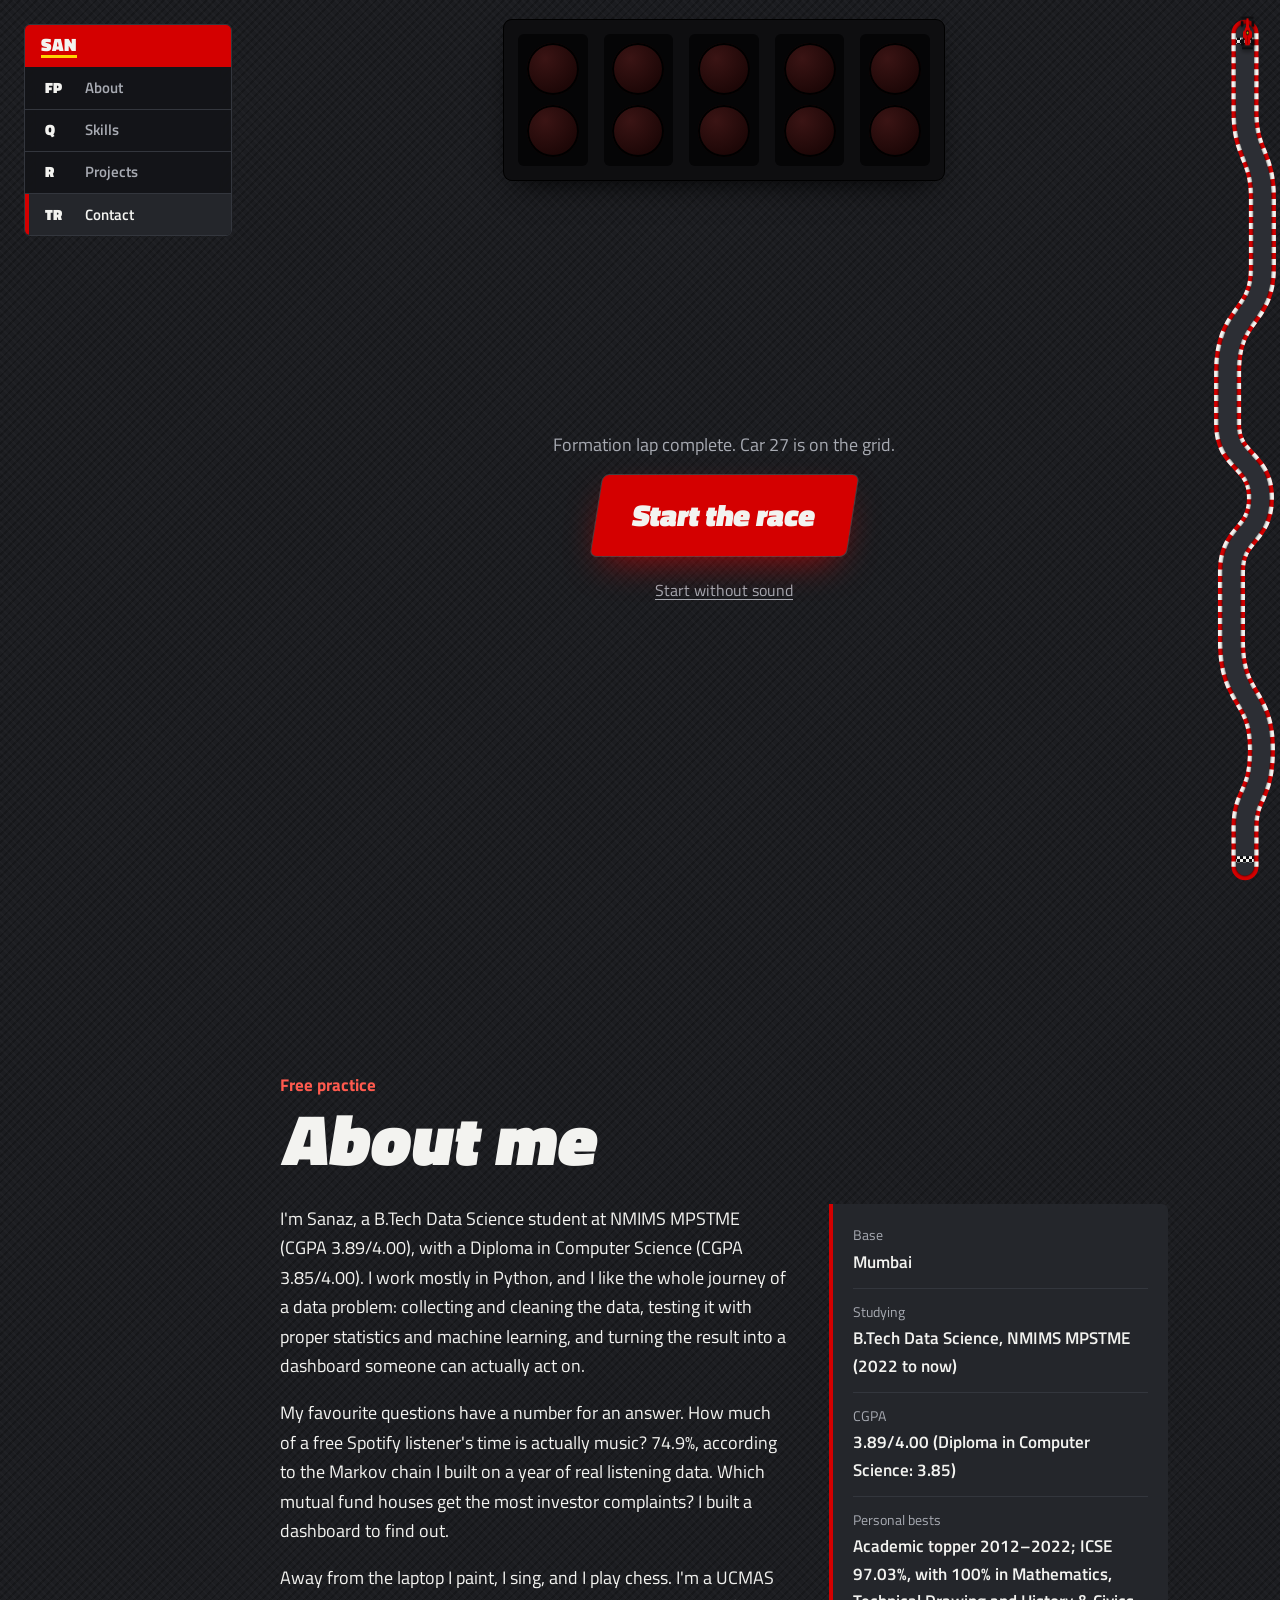
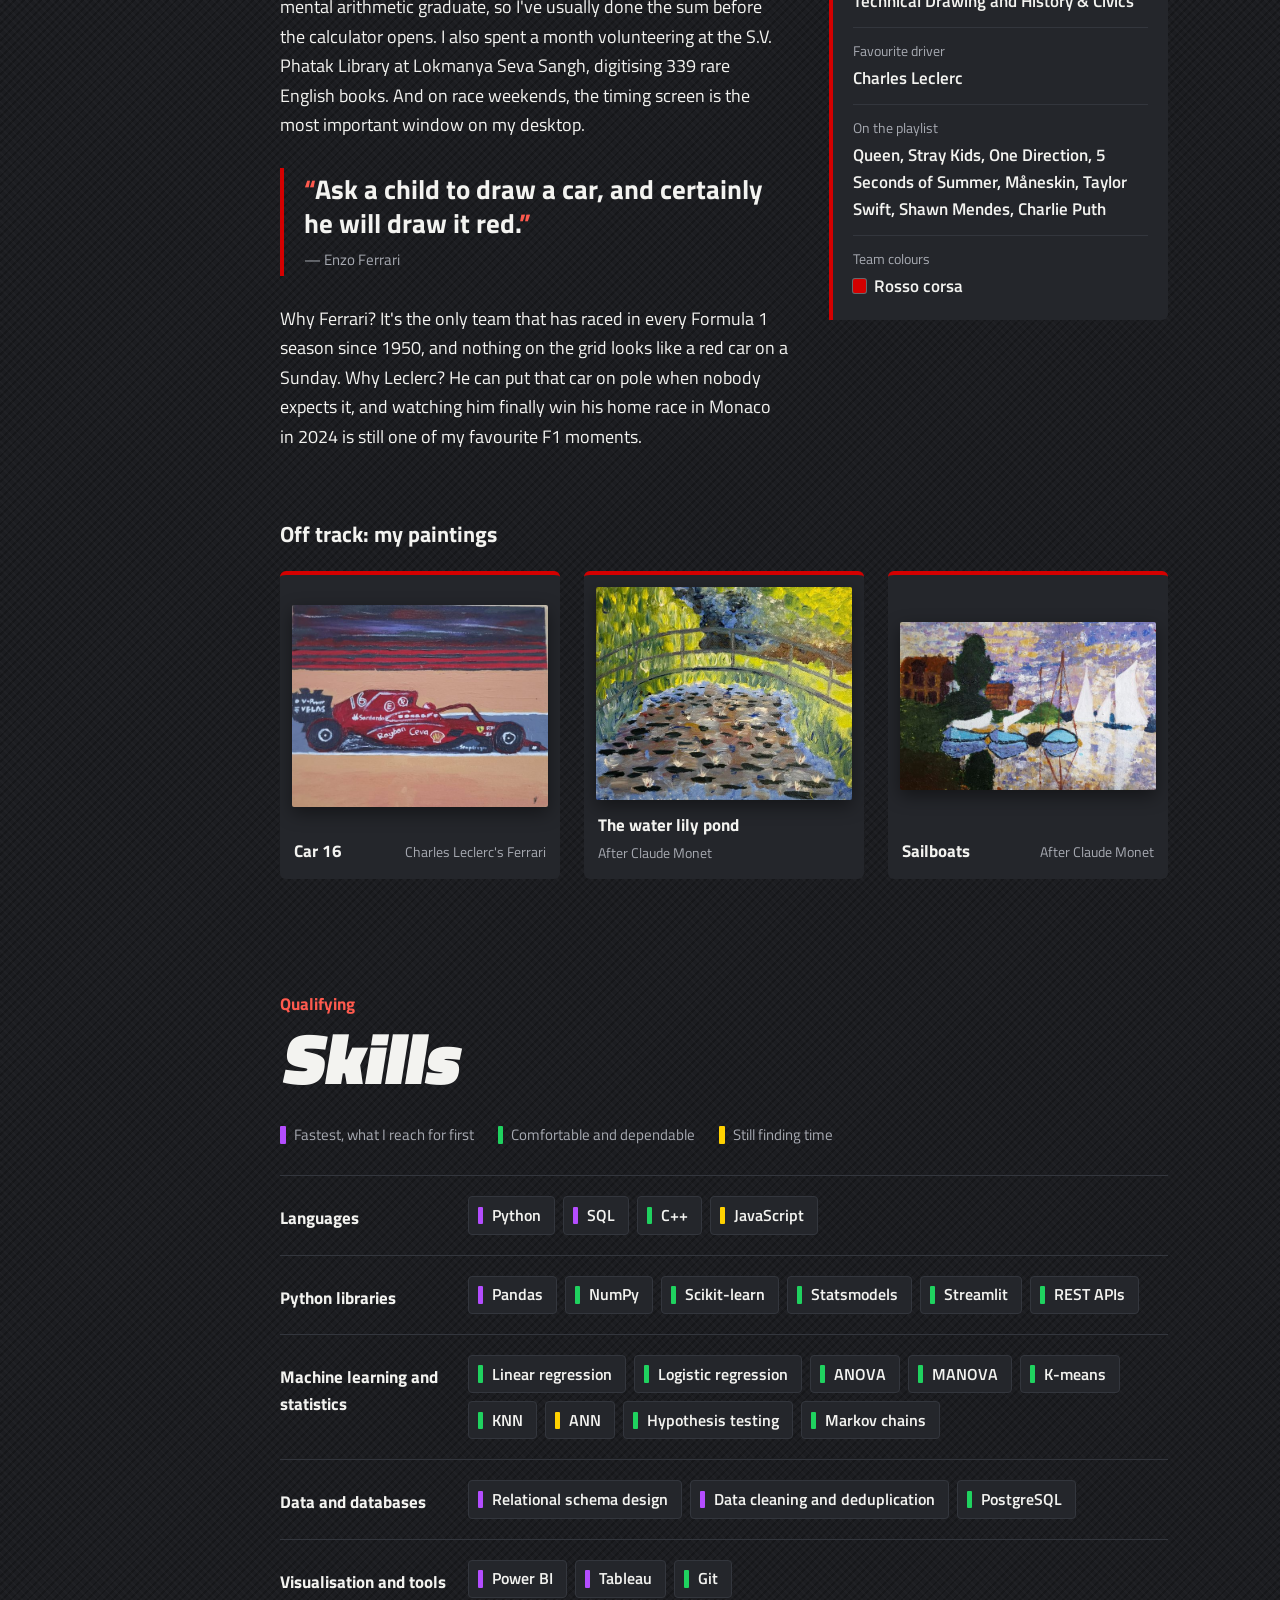
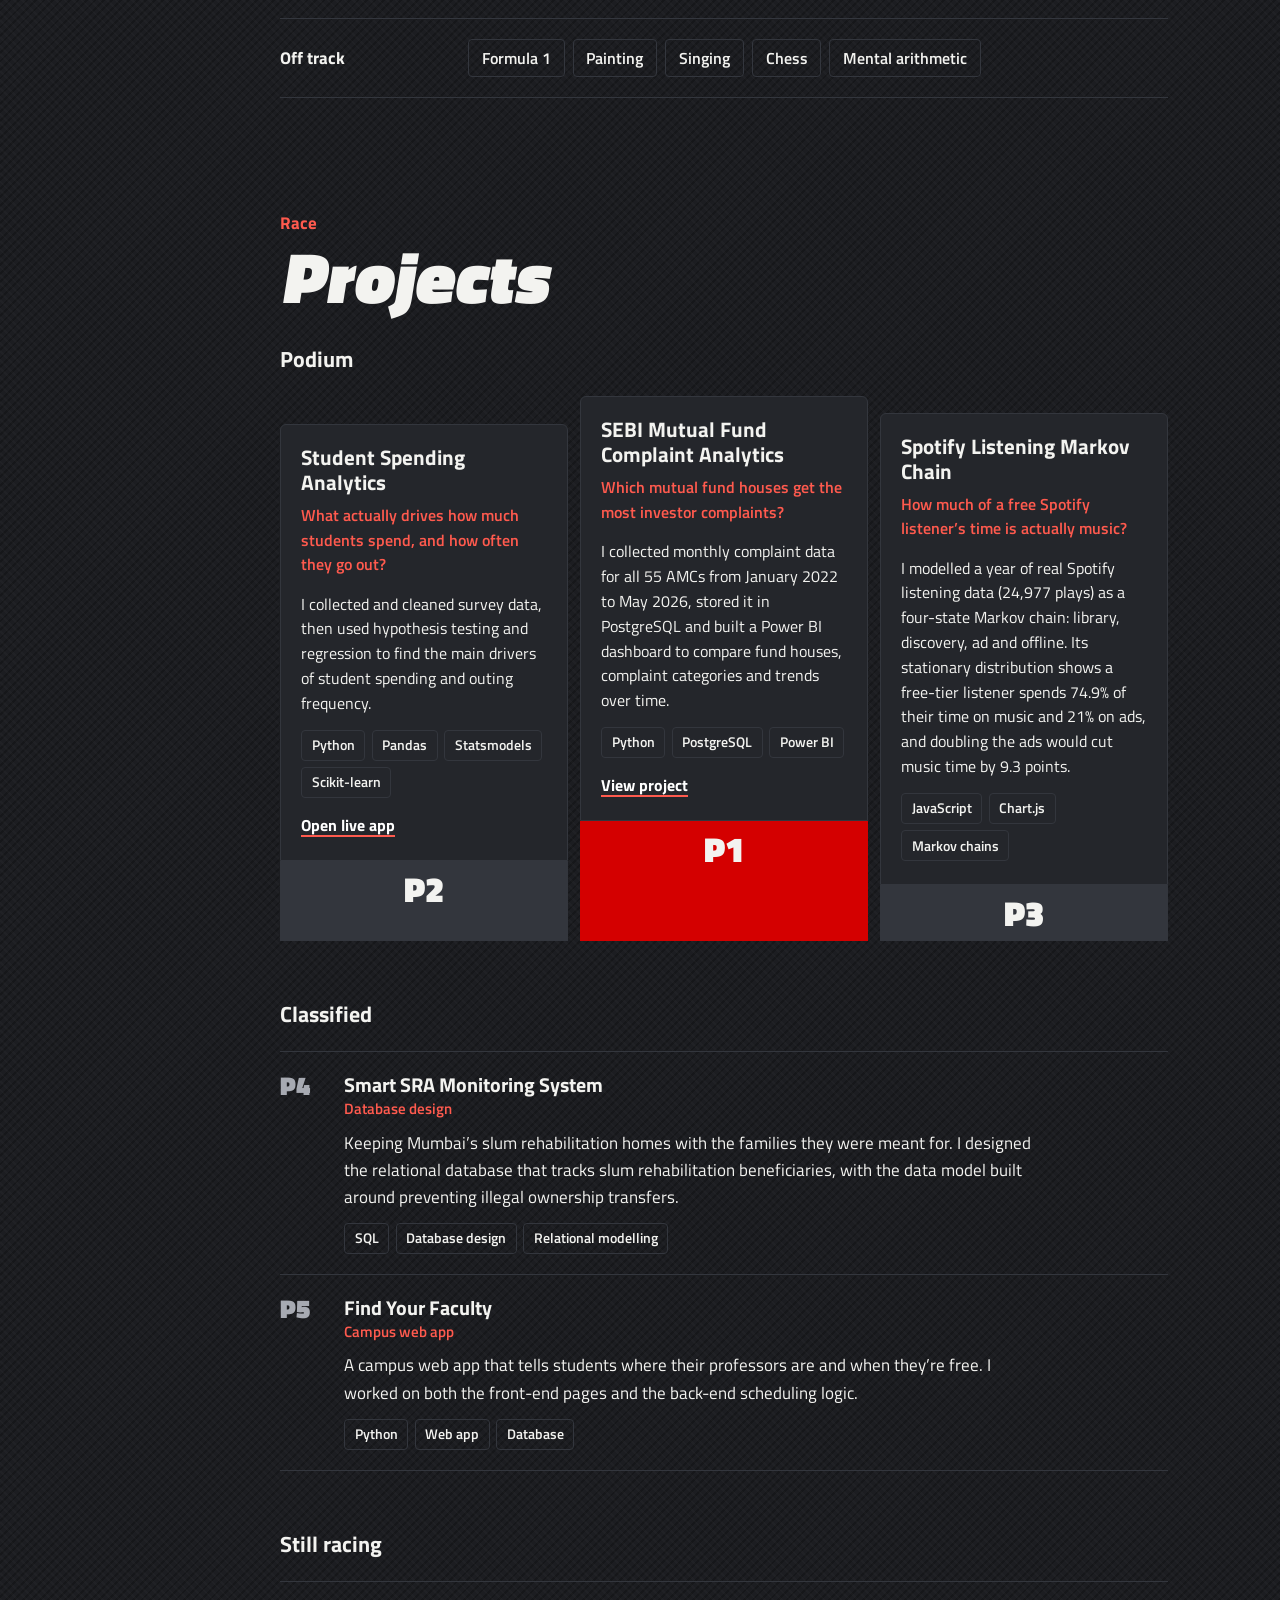
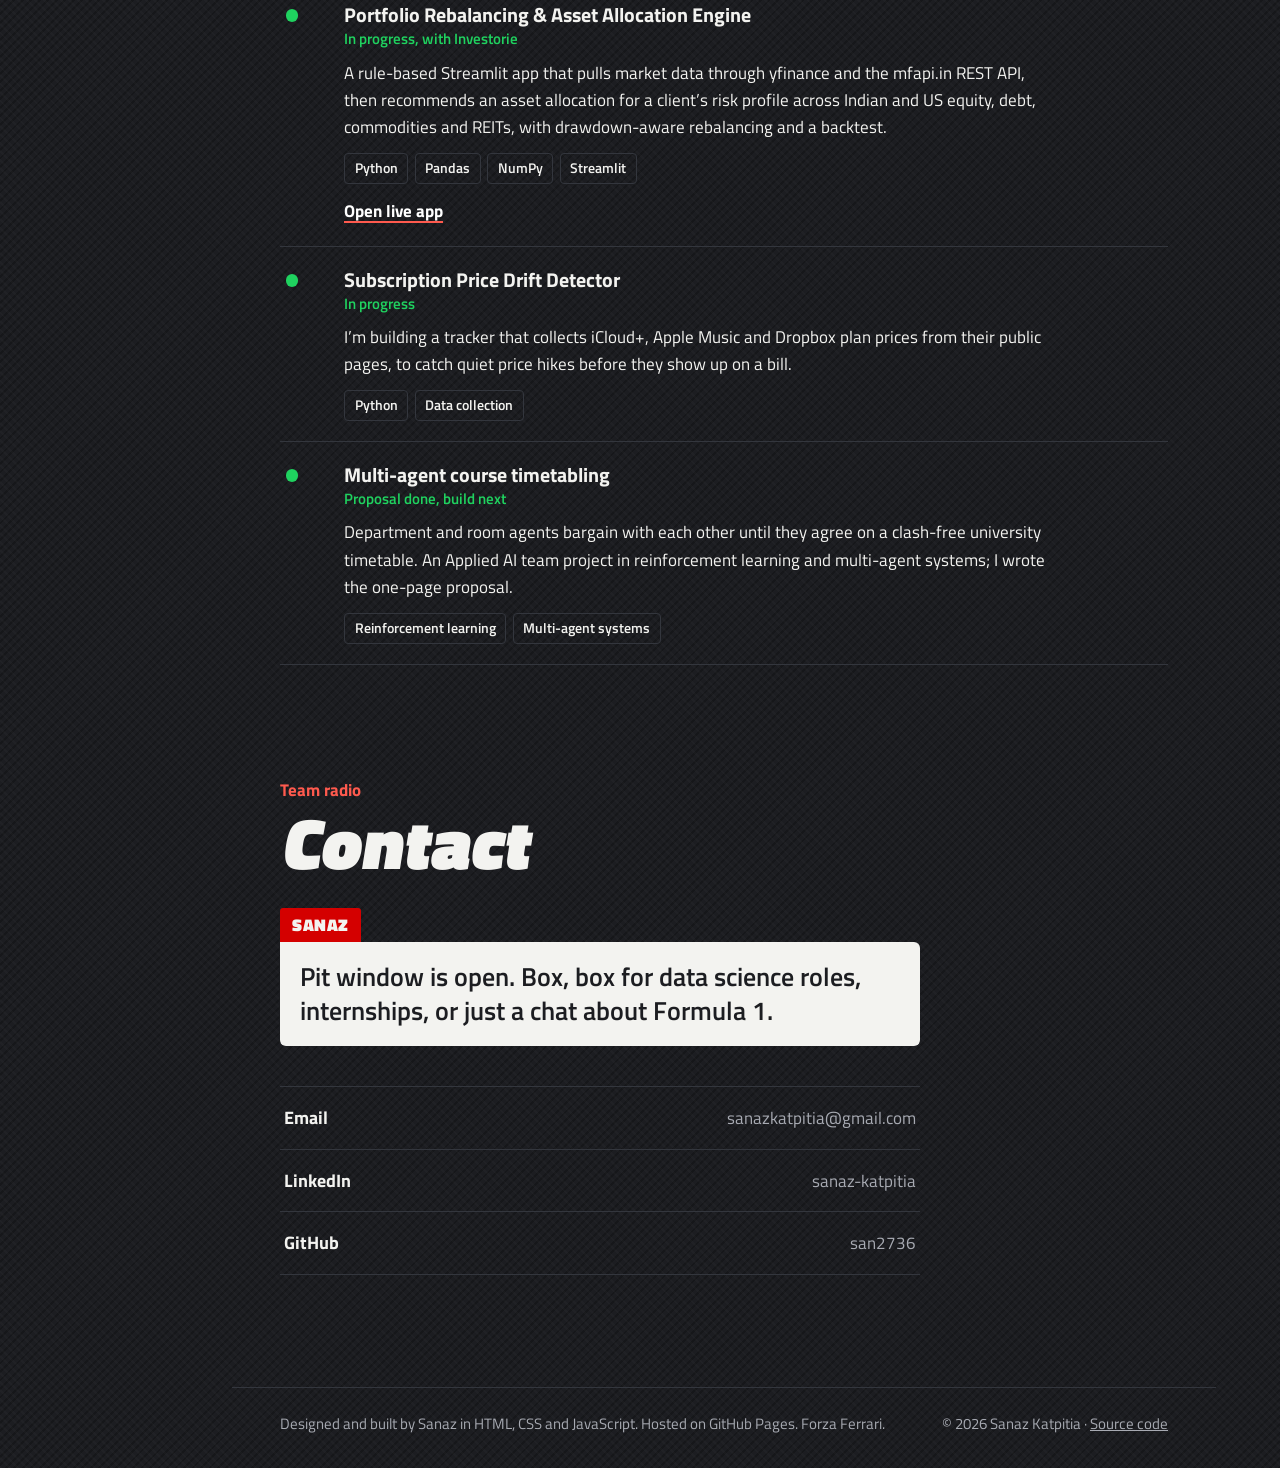
==== index.html @ 47edfc69 "Content update: about, paintings, projects, team radio" ====
<!doctype html>
<html lang="en">
  <head>
    <meta charset="utf-8" />
    <meta name="viewport" content="width=device-width, initial-scale=1" />
    <title>Sanaz Katpitia</title>
    <meta name="description" content="Sanaz Katpitia, data science student at NMIMS MPSTME, Mumbai. Python, SQL, machine learning, dashboards, Formula 1, painting and music." />
    <meta name="theme-color" content="#D40000" />
    <meta property="og:title" content="Sanaz Katpitia" />
    <meta property="og:description" content="Data science student at NMIMS MPSTME, Mumbai. Python, SQL, machine learning, dashboards, Formula 1, painting and music." />
    <meta property="og:type" content="website" />
    <link rel="icon" type="image/svg+xml" href="favicon.svg" />
    <link rel="stylesheet" href="styles.css" />
    <!-- Decide before first paint whether the start sequence should run, so nothing flashes. -->
    <script>
      (function () {
        var reduce = window.matchMedia('(prefers-reduced-motion: reduce)').matches;
        var seen = false;
        try { seen = sessionStorage.getItem('lightsOut') === '1'; } catch (e) {}
        if (!reduce && !seen) document.documentElement.classList.add('pre-start', 'awaiting');
      })();
    </script>
  </head>
  <body>
    <!-- Navigation, styled as the F1 timing tower -->
    <nav class="tower" aria-label="Sections">
      <a class="tower__head" href="#top"><span class="tower__code">SAN</span></a>
      <ol class="tower__list">
        <li><a class="tower__row" href="#practice" data-spy="practice"><span class="tower__short">FP</span><span class="tower__name">About</span></a></li>
        <li><a class="tower__row" href="#qualifying" data-spy="qualifying"><span class="tower__short">Q</span><span class="tower__name">Skills</span></a></li>
        <li><a class="tower__row" href="#race" data-spy="race"><span class="tower__short">R</span><span class="tower__name">Projects</span></a></li>
        <li><a class="tower__row" href="#radio" data-spy="radio"><span class="tower__short">TR</span><span class="tower__name">Contact</span></a></li>
      </ol>
    </nav>

    <main id="top">
      <!-- Hero: five start lights, then the livery -->
      <header class="grid">
        <div class="gantry" aria-hidden="true">
          <div class="gantry__col"><span class="lamp"></span><span class="lamp"></span></div>
          <div class="gantry__col"><span class="lamp"></span><span class="lamp"></span></div>
          <div class="gantry__col"><span class="lamp"></span><span class="lamp"></span></div>
          <div class="gantry__col"><span class="lamp"></span><span class="lamp"></span></div>
          <div class="gantry__col"><span class="lamp"></span><span class="lamp"></span></div>
        </div>

        <!-- Shown once per visit: browsers only allow sound after a tap, so the start waits for one -->
        <div class="gate">
          <p class="gate__lead">Formation lap complete. Car 27 is on the grid.</p>
          <button class="gate__go" type="button" data-start="sound">Start the race</button>
          <button class="gate__quiet" type="button" data-start="quiet">Start without sound</button>
        </div>
        <audio src="sounds/start.mp3" preload="auto" data-start-audio></audio>

        <div class="livery">
          <span class="livery__number" aria-hidden="true">27</span>
          <p class="livery__tag">
            <span class="livery__code">SAN</span>
            <span>Data Science, NMIMS MPSTME</span>
          </p>
          <h1 class="livery__name">
            <span>Sanaz</span>
            <span>Katpitia</span>
          </h1>
          <p class="livery__line">
            I'm a data science student who builds things with Python, SQL and machine learning, turns the
            results into dashboards, and never misses a race.
          </p>
          <div class="livery__controls">
            <button class="livery__btn" type="button" data-replay>Watch the start again</button>
            <button class="livery__btn livery__btn--sound" type="button" data-sound aria-pressed="false">
              <svg class="livery__icon" viewBox="0 0 24 24" aria-hidden="true">
                <path d="M4 9h4l5-4v14l-5-4H4z" fill="currentColor" />
                <path class="wave" d="M16 8.5a5 5 0 0 1 0 7M18.5 6a8.5 8.5 0 0 1 0 12" fill="none" stroke="currentColor" stroke-width="2" stroke-linecap="round" />
                <path class="mute" d="M16.5 9.5l5 5m0-5l-5 5" fill="none" stroke="currentColor" stroke-width="2" stroke-linecap="round" />
              </svg>
              <span data-sound-label>Engine sound off</span>
            </button>
          </div>
        </div>
      </header>

      <!-- Practice: about me -->
      <section id="practice" class="session" aria-labelledby="practice-title">
        <div class="session__head">
          <p class="session__kind">Free practice</p>
          <h2 id="practice-title">About me</h2>
        </div>
        <div class="practice">
          <div class="practice__text">
            <p>
              I'm Sanaz, a B.Tech Data Science student at NMIMS MPSTME (CGPA 3.89/4.00), with a Diploma in Computer
              Science (CGPA 3.85/4.00). I work mostly in Python, and I like the whole journey of a data problem:
              collecting and cleaning the data, testing it with proper statistics and machine learning, and turning the
              result into a dashboard someone can actually act on.
            </p>
            <p>
              My favourite questions have a number for an answer. How much of a free Spotify listener's time is
              actually music? 74.9%, according to the Markov chain I built on a year of real listening data. Which
              mutual fund houses get the most investor complaints? I built a dashboard to find out.
            </p>
            <p>
              Away from the laptop I paint, I sing, and I play chess. I'm a UCMAS mental arithmetic graduate, so I've
              usually done the sum before the calculator opens. I also spent a month volunteering at the S.V. Phatak
              Library at Lokmanya Seva Sangh, digitising 339 rare English books. And on race weekends, the timing
              screen is the most important window on my desktop.
            </p>
            <figure class="quote">
              <blockquote>
                <p>Ask a child to draw a car, and certainly he will draw it red.</p>
              </blockquote>
              <figcaption>Enzo Ferrari</figcaption>
            </figure>
            <p>
              Why Ferrari? It's the only team that has raced in every Formula 1 season since 1950, and nothing on the
              grid looks like a red car on a Sunday. Why Leclerc? He can put that car on pole when nobody expects it,
              and watching him finally win his home race in Monaco in 2024 is still one of my favourite F1 moments.
            </p>
          </div>
          <dl class="card">
            <div><dt>Base</dt><dd>Mumbai</dd></div>
            <div><dt>Studying</dt><dd>B.Tech Data Science, NMIMS MPSTME (2022 to now)</dd></div>
            <div><dt>CGPA</dt><dd>3.89/4.00 (Diploma in Computer Science: 3.85)</dd></div>
            <div><dt>Personal bests</dt><dd>Academic topper 2012–2022; ICSE 97.03%, with 100% in Mathematics, Technical Drawing and History &amp; Civics</dd></div>
            <div><dt>Favourite driver</dt><dd>Charles Leclerc</dd></div>
            <div><dt>On the playlist</dt><dd>Queen, Stray Kids, One Direction, 5 Seconds of Summer, Måneskin, Taylor Swift, Shawn Mendes, Charlie Puth</dd></div>
            <div><dt>Team colours</dt><dd><span class="swatch" aria-hidden="true"></span>Rosso corsa</dd></div>
          </dl>
        </div>

        <div class="gallery">
          <h3 class="gallery__heading">Off track: my paintings</h3>
          <ul class="gallery__list">
            <li>
              <figure class="frame">
                <a class="frame__img" href="images/car-16-1080.jpg" target="_blank" rel="noopener">
                  <img src="images/car-16-640.jpg" srcset="images/car-16-640.jpg 640w, images/car-16-1080.jpg 1080w" sizes="(min-width: 60rem) 22rem, (min-width: 40rem) 45vw, 100vw" width="640" height="504" loading="lazy" alt="My painting of Charles Leclerc's red Ferrari, car 16, in side view on a grey track, under a dark sky streaked with red." />
                </a>
                <figcaption><span class="frame__title">Car 16</span><span class="frame__note">Charles Leclerc's Ferrari</span></figcaption>
              </figure>
            </li>
            <li>
              <figure class="frame">
                <a class="frame__img" href="images/water-lilies-1280.jpg" target="_blank" rel="noopener">
                  <img src="images/water-lilies-640.jpg" srcset="images/water-lilies-640.jpg 640w, images/water-lilies-1280.jpg 1280w" sizes="(min-width: 60rem) 22rem, (min-width: 40rem) 45vw, 100vw" width="640" height="531" loading="lazy" alt="My painting of an arched footbridge over a pond of water lilies, in thick strokes of green, yellow and blue." />
                </a>
                <figcaption><span class="frame__title">The water lily pond</span><span class="frame__note">After Claude Monet</span></figcaption>
              </figure>
            </li>
            <li>
              <figure class="frame">
                <a class="frame__img" href="images/sailboats-1280.jpg" target="_blank" rel="noopener">
                  <img src="images/sailboats-640.jpg" srcset="images/sailboats-640.jpg 640w, images/sailboats-1280.jpg 1280w" sizes="(min-width: 60rem) 22rem, (min-width: 40rem) 45vw, 100vw" width="640" height="420" loading="lazy" alt="My painting of white sailboats and moored blue rowing boats on a river, with houses and trees on the bank, in lilac and gold strokes." />
                </a>
                <figcaption><span class="frame__title">Sailboats</span><span class="frame__note">After Claude Monet</span></figcaption>
              </figure>
            </li>
          </ul>
        </div>
      </section>

      <!-- Qualifying: skills, coloured like timing-screen sectors -->
      <section id="qualifying" class="session" aria-labelledby="qualifying-title">
        <div class="session__head">
          <p class="session__kind">Qualifying</p>
          <h2 id="qualifying-title">Skills</h2>
        </div>
        <ul class="legend" aria-label="What the colours mean">
          <li><span class="pace pace--purple" aria-hidden="true"></span>Fastest, what I reach for first</li>
          <li><span class="pace pace--green" aria-hidden="true"></span>Comfortable and dependable</li>
          <li><span class="pace pace--yellow" aria-hidden="true"></span>Still finding time</li>
        </ul>
        <!-- Pace colours: pace--purple = strongest, pace--green = comfortable, pace--yellow = learning -->
        <div class="sheet">
          <div class="sheet__row">
            <h3 class="sheet__group">Languages</h3>
            <ul class="sheet__items">
              <li class="chip"><span class="pace pace--purple" aria-hidden="true"></span>Python<span class="sr-only"> (strongest)</span></li>
              <li class="chip"><span class="pace pace--purple" aria-hidden="true"></span>SQL<span class="sr-only"> (strongest)</span></li>
              <li class="chip"><span class="pace pace--green" aria-hidden="true"></span>C++<span class="sr-only"> (comfortable)</span></li>
              <li class="chip"><span class="pace pace--yellow" aria-hidden="true"></span>JavaScript<span class="sr-only"> (learning)</span></li>
            </ul>
          </div>
          <div class="sheet__row">
            <h3 class="sheet__group">Python libraries</h3>
            <ul class="sheet__items">
              <li class="chip"><span class="pace pace--purple" aria-hidden="true"></span>Pandas<span class="sr-only"> (strongest)</span></li>
              <li class="chip"><span class="pace pace--green" aria-hidden="true"></span>NumPy<span class="sr-only"> (comfortable)</span></li>
              <li class="chip"><span class="pace pace--green" aria-hidden="true"></span>Scikit-learn<span class="sr-only"> (comfortable)</span></li>
              <li class="chip"><span class="pace pace--green" aria-hidden="true"></span>Statsmodels<span class="sr-only"> (comfortable)</span></li>
              <li class="chip"><span class="pace pace--green" aria-hidden="true"></span>Streamlit<span class="sr-only"> (comfortable)</span></li>
              <li class="chip"><span class="pace pace--green" aria-hidden="true"></span>REST APIs<span class="sr-only"> (comfortable)</span></li>
            </ul>
          </div>
          <div class="sheet__row">
            <h3 class="sheet__group">Machine learning and statistics</h3>
            <ul class="sheet__items">
              <li class="chip"><span class="pace pace--green" aria-hidden="true"></span>Linear regression<span class="sr-only"> (comfortable)</span></li>
              <li class="chip"><span class="pace pace--green" aria-hidden="true"></span>Logistic regression<span class="sr-only"> (comfortable)</span></li>
              <li class="chip"><span class="pace pace--green" aria-hidden="true"></span>ANOVA<span class="sr-only"> (comfortable)</span></li>
              <li class="chip"><span class="pace pace--green" aria-hidden="true"></span>MANOVA<span class="sr-only"> (comfortable)</span></li>
              <li class="chip"><span class="pace pace--green" aria-hidden="true"></span>K-means<span class="sr-only"> (comfortable)</span></li>
              <li class="chip"><span class="pace pace--green" aria-hidden="true"></span>KNN<span class="sr-only"> (comfortable)</span></li>
              <li class="chip"><span class="pace pace--yellow" aria-hidden="true"></span>ANN<span class="sr-only"> (learning)</span></li>
              <li class="chip"><span class="pace pace--green" aria-hidden="true"></span>Hypothesis testing<span class="sr-only"> (comfortable)</span></li>
              <li class="chip"><span class="pace pace--green" aria-hidden="true"></span>Markov chains<span class="sr-only"> (comfortable)</span></li>
            </ul>
          </div>
          <div class="sheet__row">
            <h3 class="sheet__group">Data and databases</h3>
            <ul class="sheet__items">
              <li class="chip"><span class="pace pace--purple" aria-hidden="true"></span>Relational schema design<span class="sr-only"> (strongest)</span></li>
              <li class="chip"><span class="pace pace--purple" aria-hidden="true"></span>Data cleaning and deduplication<span class="sr-only"> (strongest)</span></li>
              <li class="chip"><span class="pace pace--green" aria-hidden="true"></span>PostgreSQL<span class="sr-only"> (comfortable)</span></li>
            </ul>
          </div>
          <div class="sheet__row">
            <h3 class="sheet__group">Visualisation and tools</h3>
            <ul class="sheet__items">
              <li class="chip"><span class="pace pace--purple" aria-hidden="true"></span>Power BI<span class="sr-only"> (strongest)</span></li>
              <li class="chip"><span class="pace pace--purple" aria-hidden="true"></span>Tableau<span class="sr-only"> (strongest)</span></li>
              <li class="chip"><span class="pace pace--green" aria-hidden="true"></span>Git<span class="sr-only"> (comfortable)</span></li>
            </ul>
          </div>
          <div class="sheet__row">
            <h3 class="sheet__group">Off track</h3>
            <ul class="sheet__items">
              <li class="chip chip--plain">Formula 1</li>
              <li class="chip chip--plain">Painting</li>
              <li class="chip chip--plain">Singing</li>
              <li class="chip chip--plain">Chess</li>
              <li class="chip chip--plain">Mental arithmetic</li>
            </ul>
          </div>
        </div>
      </section>

      <!-- Race: projects -->
      <section id="race" class="session" aria-labelledby="race-title">
        <div class="session__head">
          <p class="session__kind">Race</p>
          <h2 id="race-title">Projects</h2>
        </div>

        <h3 class="race__heading">Podium</h3>
        <ol class="podium">
          <li class="podium__place podium__place--p1">
            <article class="podium__card">
              <h4 class="podium__title">SEBI Mutual Fund Complaint Analytics</h4>
              <p class="podium__question">Which mutual fund houses get the most investor complaints?</p>
              <p>I collected monthly complaint data for all 55 AMCs from January 2022 to May 2026, stored it in PostgreSQL and built a Power BI dashboard to compare fund houses, complaint categories and trends over time.</p>
              <ul class="podium__tech" aria-label="Tools used"><li class="chip chip--plain">Python</li><li class="chip chip--plain">PostgreSQL</li><li class="chip chip--plain">Power BI</li></ul>
              <p class="project-link"><a href="https://san2736.github.io/sebi_dashboard/" target="_blank" rel="noopener noreferrer">View project</a></p>
            </article>
            <div class="podium__step" aria-hidden="true">P1</div>
            <p class="sr-only">Position 1</p>
          </li>
          <li class="podium__place podium__place--p2">
            <article class="podium__card">
              <h4 class="podium__title">Student Spending Analytics</h4>
              <p class="podium__question">What actually drives how much students spend, and how often they go out?</p>
              <p>I collected and cleaned survey data, then used hypothesis testing and regression to find the main drivers of student spending and outing frequency.</p>
              <ul class="podium__tech" aria-label="Tools used"><li class="chip chip--plain">Python</li><li class="chip chip--plain">Pandas</li><li class="chip chip--plain">Statsmodels</li><li class="chip chip--plain">Scikit-learn</li></ul>
              <p class="project-link"><a href="https://ssdiproject-3usqzjl8573g96rlh6ye6r.streamlit.app/" target="_blank" rel="noopener noreferrer">Open live app</a></p>
            </article>
            <div class="podium__step" aria-hidden="true">P2</div>
            <p class="sr-only">Position 2</p>
          </li>
          <li class="podium__place podium__place--p3">
            <article class="podium__card">
              <h4 class="podium__title">Spotify Listening Markov Chain</h4>
              <p class="podium__question">How much of a free Spotify listener&rsquo;s time is actually music?</p>
              <p>I modelled a year of real Spotify listening data (24,977 plays) as a four-state Markov chain: library, discovery, ad and offline. Its stationary distribution shows a free-tier listener spends 74.9% of their time on music and 21% on ads, and doubling the ads would cut music time by 9.3 points.</p>
              <ul class="podium__tech" aria-label="Tools used"><li class="chip chip--plain">JavaScript</li><li class="chip chip--plain">Chart.js</li><li class="chip chip--plain">Markov chains</li></ul>
            </article>
            <div class="podium__step" aria-hidden="true">P3</div>
            <p class="sr-only">Position 3</p>
          </li>
        </ol>

        <h3 class="race__heading">Classified</h3>
        <ol class="results" start="4">
          <li class="result">
            <span class="result__pos" aria-hidden="true">P4</span>
            <div class="result__body">
              <h4 class="result__title">Smart SRA Monitoring System</h4>
              <p class="result__role">Database design</p>
              <p>Keeping Mumbai&rsquo;s slum rehabilitation homes with the families they were meant for. I designed the relational database that tracks slum rehabilitation beneficiaries, with the data model built around preventing illegal ownership transfers.</p>
              <ul class="podium__tech" aria-label="Tools used"><li class="chip chip--plain">SQL</li><li class="chip chip--plain">Database design</li><li class="chip chip--plain">Relational modelling</li></ul>
            </div>
          </li>
          <li class="result">
            <span class="result__pos" aria-hidden="true">P5</span>
            <div class="result__body">
              <h4 class="result__title">Find Your Faculty</h4>
              <p class="result__role">Campus web app</p>
              <p>A campus web app that tells students where their professors are and when they&rsquo;re free. I worked on both the front-end pages and the back-end scheduling logic.</p>
              <ul class="podium__tech" aria-label="Tools used"><li class="chip chip--plain">Python</li><li class="chip chip--plain">Web app</li><li class="chip chip--plain">Database</li></ul>
            </div>
          </li>
        </ol>

        <h3 class="race__heading">Still racing</h3>
        <ul class="results results--live">
          <li class="result">
            <span class="result__live" aria-hidden="true"></span>
            <div class="result__body">
              <h4 class="result__title">Portfolio Rebalancing &amp; Asset Allocation Engine</h4>
              <p class="result__role">In progress, with Investorie</p>
              <p>A rule-based Streamlit app that pulls market data through yfinance and the mfapi.in REST API, then recommends an asset allocation for a client&rsquo;s risk profile across Indian and US equity, debt, commodities and REITs, with drawdown-aware rebalancing and a backtest.</p>
              <ul class="podium__tech" aria-label="Tools used"><li class="chip chip--plain">Python</li><li class="chip chip--plain">Pandas</li><li class="chip chip--plain">NumPy</li><li class="chip chip--plain">Streamlit</li></ul>
              <p class="project-link"><a href="https://portfolio-rebalancing-and-tax-loss-harvesting-engine-guprwcpad.streamlit.app/" target="_blank" rel="noopener noreferrer">Open live app</a></p>
            </div>
          </li>
          <li class="result">
            <span class="result__live" aria-hidden="true"></span>
            <div class="result__body">
              <h4 class="result__title">Subscription Price Drift Detector</h4>
              <p class="result__role">In progress</p>
              <p>I&rsquo;m building a tracker that collects iCloud+, Apple Music and Dropbox plan prices from their public pages, to catch quiet price hikes before they show up on a bill.</p>
              <ul class="podium__tech" aria-label="Tools used"><li class="chip chip--plain">Python</li><li class="chip chip--plain">Data collection</li></ul>
            </div>
          </li>
          <li class="result">
            <span class="result__live" aria-hidden="true"></span>
            <div class="result__body">
              <h4 class="result__title">Multi-agent course timetabling</h4>
              <p class="result__role">Proposal done, build next</p>
              <p>Department and room agents bargain with each other until they agree on a clash-free university timetable. An Applied AI team project in reinforcement learning and multi-agent systems; I wrote the one-page proposal.</p>
              <ul class="podium__tech" aria-label="Tools used"><li class="chip chip--plain">Reinforcement learning</li><li class="chip chip--plain">Multi-agent systems</li></ul>
            </div>
          </li>
        </ul>
      </section>

      <!-- Team radio: contact -->
      <section id="radio" class="session" aria-labelledby="radio-title">
        <div class="session__head">
          <p class="session__kind">Team radio</p>
          <h2 id="radio-title">Contact</h2>
        </div>
        <figure class="radio">
          <figcaption class="radio__who">Sanaz</figcaption>
          <blockquote class="radio__msg">
            <p>Pit window is open. Box, box for data science roles, internships, or just a chat about Formula 1.</p>
          </blockquote>
        </figure>
        <ul class="channels">
          <li>
            <a class="channel" href="mailto:sanazkatpitia@gmail.com">
              <span class="channel__label">Email</span>
              <span class="channel__value">sanazkatpitia@gmail.com</span>
            </a>
          </li>
          <li>
            <a class="channel" href="https://www.linkedin.com/in/sanaz-katpitia" target="_blank" rel="noopener noreferrer">
              <span class="channel__label">LinkedIn</span>
              <span class="channel__value">sanaz-katpitia</span>
            </a>
          </li>
          <li>
            <a class="channel" href="https://github.com/san2736" target="_blank" rel="noopener noreferrer">
              <span class="channel__label">GitHub</span>
              <span class="channel__value">san2736</span>
            </a>
          </li>
        </ul>
      </section>

      <footer class="foot">
        <p>Designed and built by Sanaz in HTML, CSS and JavaScript. Hosted on GitHub Pages. Forza Ferrari.</p>
        <p>&copy; 2026 Sanaz Katpitia &middot; <a href="https://github.com/san2736/personal_portfolio" target="_blank" rel="noopener noreferrer">Source code</a></p>
      </footer>
    </main>

    <!-- Scroll bar as a race track: the car follows the circuit as you scroll, and turns round when you scroll back up -->
    <div class="track" data-track aria-hidden="true">
      <!-- The circuit is designed on a 60 x 1000 grid; script.js redraws it at the track's real size -->
      <svg class="track__map" data-map>
        <defs>
          <pattern id="chequer" width="6" height="6" patternUnits="userSpaceOnUse">
            <rect width="6" height="6" fill="#f3f3f0" />
            <rect width="3" height="3" fill="#0b0b0d" />
            <rect x="3" y="3" width="3" height="3" fill="#0b0b0d" />
          </pattern>
        </defs>
        <path data-path d="M30 20 L30 110 C30 160 48 160 48 210 L48 290 C48 350 12 340 12 410 L12 470 C12 515 46 510 46 555 C46 600 16 595 16 640 L16 720 C16 790 47 780 47 845 C47 900 30 895 30 935 L30 980" visibility="hidden" />
        <path class="track__kerb" data-draw />
        <path class="track__kerb track__kerb--white" data-draw />
        <path class="track__asphalt" data-draw />
        <rect data-rect="21 25 18 7" fill="url(#chequer)" />
        <rect data-rect="21 968 18 7" fill="url(#chequer)" />
      </svg>
      <div class="track__car-pos" data-car>
        <div class="track__car-turn">
          <svg class="track__car" viewBox="0 0 28 68" width="14" height="34">
            <rect x="2" y="1" width="24" height="4" rx="1" fill="#0b0b0d" />
            <rect x="0" y="9" width="6" height="12" rx="2" fill="#0b0b0d" />
            <rect x="22" y="9" width="6" height="12" rx="2" fill="#0b0b0d" />
            <path d="M12 4h4l1.4 22h-6.8z" fill="#d40000" />
            <rect x="5" y="28" width="18" height="17" rx="5" fill="#d40000" />
            <rect x="8.5" y="22" width="11" height="36" rx="4" fill="#d40000" />
            <ellipse cx="14" cy="33" rx="3.2" ry="5" fill="#0b0b0d" />
            <circle cx="14" cy="33" r="2" fill="#ffd100" />
            <rect x="13" y="40" width="2" height="16" fill="#a30000" />
            <rect x="0" y="45" width="7" height="14" rx="2" fill="#0b0b0d" />
            <rect x="21" y="45" width="7" height="14" rx="2" fill="#0b0b0d" />
            <rect x="3" y="61" width="22" height="5" rx="1" fill="#0b0b0d" />
          </svg>
        </div>
      </div>
    </div>

    <script src="script.js"></script>
  </body>
</html>
---- styles.css ----
/* Titillium Web, self-hosted (SIL Open Font License, see fonts/OFL.txt) */
@font-face {
  font-family: 'Titillium Web';
  font-style: normal;
  font-weight: 400;
  font-display: swap;
  src: url('fonts/titillium-web-latin-400-normal.woff2') format('woff2');
}

@font-face {
  font-family: 'Titillium Web';
  font-style: normal;
  font-weight: 600;
  font-display: swap;
  src: url('fonts/titillium-web-latin-600-normal.woff2') format('woff2');
}

@font-face {
  font-family: 'Titillium Web';
  font-style: normal;
  font-weight: 700;
  font-display: swap;
  src: url('fonts/titillium-web-latin-700-normal.woff2') format('woff2');
}

@font-face {
  font-family: 'Titillium Web';
  font-style: normal;
  font-weight: 900;
  font-display: swap;
  src: url('fonts/titillium-web-latin-900-normal.woff2') format('woff2');
}

/* Palette: Ferrari-inspired rosso corsa with black and white, on carbon fibre. */
:root {
  --rosso: #d40000;
  --rosso-deep: #a30000;
  --rosso-light: #ff5a4e; /* small red labels on dark backgrounds */
  --giallo: #ffd100; /* used sparingly: the SAN code and the driver's helmet */
  --nero: #0b0b0d;
  --white: #ffffff;
  --carbon: #1c1d21;
  --carbon-2: #24262b;
  --asphalt: #33363d;
  --chalk: #f3f3f0;
  --steel: #a7aab2;

  /* Timing screen sector colours */
  --purple: #b44dff;
  --green: #1fd25f;
  --yellow: #ffd100;

  --tower-w: 13rem;
  --bar-h: 3.25rem;
  --gutter: clamp(1rem, 4vw, 3rem);

  --font: 'Titillium Web', system-ui, sans-serif;

  color-scheme: dark;
}

*,
*::before,
*::after {
  box-sizing: border-box;
}

html {
  scroll-behavior: smooth;
  scroll-padding-top: calc(var(--bar-h) + 1rem);
  -webkit-text-size-adjust: 100%;
}

body {
  margin: 0;
  font-family: var(--font);
  font-size: 1.0625rem;
  line-height: 1.6;
  color: var(--chalk);
  background-color: var(--carbon);
  /* A quiet carbon-fibre twill */
  background-image:
    repeating-linear-gradient(45deg, rgb(255 255 255 / 0.018) 0 2px, transparent 2px 6px),
    repeating-linear-gradient(-45deg, rgb(0 0 0 / 0.22) 0 2px, transparent 2px 6px);
  overflow-x: hidden;
}

a {
  color: inherit;
}

:focus-visible {
  outline: 3px solid var(--white);
  outline-offset: 3px;
}

.sr-only {
  position: absolute;
  width: 1px;
  height: 1px;
  padding: 0;
  margin: -1px;
  overflow: hidden;
  clip: rect(0, 0, 0, 0);
  white-space: nowrap;
  border: 0;
}

/* ---------- Timing tower (navigation) ---------- */

.tower {
  position: sticky;
  top: 0;
  z-index: 20;
  display: flex;
  align-items: stretch;
  height: var(--bar-h);
  background: rgb(20 21 24 / 0.94);
  backdrop-filter: blur(6px);
  border-bottom: 1px solid var(--asphalt);
}

.tower__head {
  display: grid;
  place-items: center;
  padding: 0 0.75rem;
  background: var(--rosso);
  text-decoration: none;
}

.tower__code {
  font-weight: 900;
  font-size: 1.1rem;
  letter-spacing: 0.04em;
  border-bottom: 3px solid var(--giallo);
  line-height: 1.15;
}

.tower__list {
  display: flex;
  flex: 1;
  margin: 0;
  padding: 0;
  list-style: none;
}

.tower__list li {
  flex: 1;
}

.tower__row {
  display: flex;
  align-items: center;
  justify-content: center;
  gap: 0.6rem;
  height: 100%;
  padding: 0 0.25rem;
  font-weight: 600;
  font-size: 0.92rem;
  white-space: nowrap;
  color: var(--steel);
  text-decoration: none;
  border-bottom: 3px solid transparent;
  transition: color 0.2s, border-color 0.2s;
}

.tower__row:hover,
.tower__row[aria-current='true'] {
  color: var(--chalk);
}

.tower__row[aria-current='true'] {
  border-bottom-color: var(--rosso);
}

.tower__short {
  display: none;
}

@media (min-width: 64rem) {
  :root {
    --bar-h: 0rem;
  }

  .tower {
    position: fixed;
    inset: 1.5rem auto auto 1.5rem;
    flex-direction: column;
    width: var(--tower-w);
    height: auto;
    border: 1px solid var(--asphalt);
    border-radius: 6px;
    overflow: hidden;
  }

  .tower__head {
    justify-items: start;
    padding: 0.6rem 1rem;
  }

  .tower__list {
    flex-direction: column;
  }

  .tower__list li + li {
    border-top: 1px solid var(--asphalt);
  }

  .tower__row {
    justify-content: flex-start;
    height: auto;
    padding: 0.55rem 1rem;
    border-bottom: 0;
    border-left: 4px solid transparent;
  }

  .tower__row[aria-current='true'] {
    border-left-color: var(--rosso);
    background: var(--carbon-2);
  }

  .tower__short {
    display: inline-block;
    min-width: 1.9rem;
    font-weight: 900;
    color: var(--chalk);
  }

  #top {
    margin-left: calc(var(--tower-w) + 1.5rem);
  }
}

/* ---------- Hero: the start ---------- */

.grid {
  position: relative;
  display: flex;
  flex-direction: column;
  min-height: calc(100svh - var(--bar-h));
  padding: 1.25rem var(--gutter) var(--gutter);
  gap: 1.5rem;
}

.gantry {
  display: flex;
  justify-content: center;
  gap: clamp(0.4rem, 2vw, 1rem);
  padding: clamp(0.5rem, 1.5vw, 0.9rem);
  margin-inline: auto;
  background: #0e0e10;
  border-radius: 8px;
  box-shadow: 0 0 0 1px #000, 0 12px 30px -12px #000;
}

.gantry__col {
  display: flex;
  flex-direction: column;
  gap: clamp(0.35rem, 1.2vw, 0.6rem);
  padding: clamp(0.35rem, 1.2vw, 0.55rem);
  background: #050506;
  border-radius: 6px;
}

.lamp {
  width: clamp(1.6rem, 7vw, 3.25rem);
  aspect-ratio: 1;
  border-radius: 50%;
  background: radial-gradient(circle at 35% 30%, #3a1414, #1d0707 70%);
  box-shadow: inset 0 0 0 2px #000;
}

.gantry__col.is-on .lamp {
  background: radial-gradient(circle at 35% 30%, #ff8a7a, #ff1a12 45%, #c20000 75%);
  box-shadow: inset 0 0 0 2px #000, 0 0 18px 4px rgb(255 30 20 / 0.55);
}

.livery {
  position: relative;
  flex: 1;
  display: flex;
  flex-direction: column;
  justify-content: flex-end;
  gap: 1.25rem;
  padding: clamp(1.25rem, 5vw, 4rem);
  padding-bottom: clamp(3rem, 6vw, 5rem);
  background: var(--rosso);
  border-radius: 6px;
  overflow: hidden;
  isolation: isolate;
  container-type: inline-size;
}

/* A black band and white pinstripe along the bottom of the bodywork, with a raked leading edge */
.livery::before,
.livery::after {
  content: '';
  position: absolute;
  z-index: -1;
  right: 0;
}

.livery::before {
  left: 38%;
  bottom: clamp(1.1rem, 2.4vw, 1.6rem);
  background: var(--nero);
  height: clamp(0.55rem, 1.2vw, 0.8rem);
  clip-path: polygon(1.4rem 0, 100% 0, 100% 100%, 0 100%);
}

.livery::after {
  left: 46%;
  bottom: clamp(0.5rem, 1.2vw, 0.8rem);
  background: var(--white);
  height: 0.2rem;
  clip-path: polygon(0.4rem 0, 100% 0, 100% 100%, 0 100%);
}

.livery__tag {
  display: flex;
  align-items: center;
  flex-wrap: wrap;
  gap: 0.75rem;
  margin: 0;
  font-weight: 600;
}

.livery__code {
  padding: 0.1rem 0.6rem;
  font-weight: 900;
  color: var(--giallo);
  background: var(--nero);
  border-radius: 3px;
}

.livery__name {
  display: flex;
  flex-direction: column;
  margin: 0;
  font-weight: 900;
  font-size: clamp(3rem, 19cqi, 11.5rem);
  line-height: 0.84;
  letter-spacing: -0.01em;
  text-transform: uppercase;
  transform: skewX(-9deg);
  transform-origin: bottom left;
}

.livery__line {
  max-width: 34rem;
  margin: 0;
  font-size: clamp(1.05rem, 1.6vw, 1.25rem);
  line-height: 1.55;
}

.livery__controls {
  display: flex;
  flex-wrap: wrap;
  gap: 0.6rem;
}

.livery__btn {
  display: inline-flex;
  align-items: center;
  gap: 0.5rem;
  padding: 0.55rem 1rem;
  font: inherit;
  font-weight: 700;
  font-size: 0.95rem;
  color: var(--chalk);
  background: rgb(0 0 0 / 0.28);
  border: 1px solid rgb(255 255 255 / 0.4);
  border-radius: 4px;
  cursor: pointer;
}

.livery__btn:hover {
  background: rgb(0 0 0 / 0.45);
}

.livery__icon {
  width: 1.15rem;
  height: 1.15rem;
}

.livery__btn--sound .wave,
.livery__btn--sound[aria-pressed='true'] .mute {
  display: none;
}

.livery__btn--sound[aria-pressed='true'] .wave {
  display: inline;
}

.livery__btn--sound[aria-pressed='true'] {
  color: var(--carbon);
  background: var(--white);
  border-color: var(--white);
}

/* Car number, painted on the bodywork. It sits in the normal flow (top right, pushed up by margin-bottom: auto),
   so on short or narrow screens it moves the text down instead of overlapping it. */
.livery__number {
  align-self: flex-end;
  margin: calc(clamp(1.25rem, 5vw, 4rem) * -0.4) 0 auto;
  font-weight: 900;
  font-size: clamp(4.5rem, 17cqi, 13rem);
  line-height: 0.8;
  color: var(--white);
  text-shadow: 0.03em 0.03em 0 rgb(0 0 0 / 0.22);
  transform: skewX(-9deg);
  user-select: none;
}

@container (max-width: 26rem) {
  .livery__number {
    font-size: 32cqi;
  }
}

/* ---------- Tap to start ---------- */

.gate {
  display: none;
}

.awaiting .gate {
  position: absolute;
  inset: 0;
  top: 9rem;
  display: flex;
  flex-direction: column;
  align-items: center;
  justify-content: center;
  gap: 1rem;
  padding: 0 var(--gutter) 4rem;
  text-align: center;
}

.gate__lead {
  margin: 0;
  max-width: 24rem;
  font-size: 1.1rem;
  color: var(--steel);
}

.gate__go {
  padding: 1rem 2.25rem;
  font: inherit;
  font-weight: 900;
  font-size: clamp(1.4rem, 4vw, 1.9rem);
  color: var(--chalk);
  background: var(--rosso);
  border: 0;
  border-radius: 6px;
  box-shadow: 0 0 0 1px rgb(255 255 255 / 0.15), 0 14px 36px -12px rgb(212 0 0 / 0.7);
  cursor: pointer;
  transform: skewX(-9deg);
}

.gate__go:hover {
  background: var(--rosso-deep);
}

.gate__quiet {
  padding: 0.4rem 0.6rem;
  font: inherit;
  font-size: 0.98rem;
  color: var(--steel);
  background: none;
  border: 0;
  text-decoration: underline;
  text-underline-offset: 3px;
  cursor: pointer;
}

.gate__quiet:hover {
  color: var(--chalk);
}

/* The start sequence: the red bodywork stays hidden until the lights go out. */
.pre-start .livery {
  clip-path: inset(0 100% 0 0);
}

.lights-out .livery {
  clip-path: inset(0 0 0 0);
  transition: clip-path 0.75s cubic-bezier(0.7, 0, 0.2, 1);
}

.pre-start:not(.awaiting) .grid {
  cursor: pointer;
}

@media (prefers-reduced-motion: reduce) {
  html {
    scroll-behavior: auto;
  }

  [data-replay] {
    display: none;
  }

  .lights-out .livery {
    transition: none;
  }
}

/* ---------- Sessions ---------- */

.session {
  padding: clamp(3.5rem, 9vw, 7rem) var(--gutter) 0;
  max-width: 72rem;
}

.session__head {
  margin-bottom: 2rem;
}

.session__kind {
  margin: 0 0 0.25rem;
  font-weight: 700;
  color: var(--rosso-light);
}

.session h2 {
  margin: 0;
  font-weight: 900;
  font-size: clamp(2.4rem, 7vw, 4.5rem);
  line-height: 0.95;
  transform: skewX(-9deg);
  transform-origin: bottom left;
}

/* About */

.practice {
  display: grid;
  gap: 2.5rem;
}

.practice__text {
  max-width: 38rem;
}

.practice__text p {
  margin: 0 0 1.1rem;
  font-size: 1.15rem;
}

.card {
  margin: 0;
  padding: 0.5rem 1.25rem;
  background: var(--carbon-2);
  border-left: 4px solid var(--rosso);
  border-radius: 0 6px 6px 0;
}

.card div {
  display: grid;
  gap: 0.1rem;
  padding: 0.75rem 0;
}

.card div + div {
  border-top: 1px solid var(--asphalt);
}

.card dt {
  font-size: 0.9rem;
  color: var(--steel);
}

.card dd {
  margin: 0;
  font-weight: 600;
}

.swatch {
  display: inline-block;
  width: 0.8em;
  height: 0.8em;
  margin-right: 0.45em;
  vertical-align: -0.05em;
  background: var(--rosso);
  border-radius: 2px;
  box-shadow: 0 0 0 1px rgb(255 255 255 / 0.3);
}

@media (min-width: 52rem) {
  .practice {
    grid-template-columns: minmax(0, 1.5fr) minmax(16rem, 1fr);
    align-items: start;
  }
}

.quote {
  margin: 1.75rem 0 1.75rem;
  padding: 0.25rem 0 0.25rem 1.25rem;
  border-left: 4px solid var(--rosso);
}

.quote blockquote {
  margin: 0;
}

.quote blockquote p {
  margin: 0;
  font-size: clamp(1.3rem, 2.8vw, 1.7rem);
  font-weight: 700;
  line-height: 1.25;
}

.quote blockquote p::before { content: "\201C"; color: var(--rosso-light); }
.quote blockquote p::after { content: "\201D"; color: var(--rosso-light); }

.quote figcaption {
  margin-top: 0.5rem;
  font-size: 0.95rem;
  color: var(--steel);
}

.quote figcaption::before {
  content: "\2014\00a0";
}

/* Paintings */

.gallery {
  margin-top: 3rem;
}

.gallery__heading {
  margin: 0 0 1.25rem;
  font-size: 1.35rem;
  font-weight: 700;
}

.gallery__list {
  display: grid;
  grid-template-columns: repeat(auto-fit, minmax(min(100%, 17rem), 1fr));
  gap: 1.5rem;
  margin: 0;
  padding: 0;
  list-style: none;
}

.frame {
  display: flex;
  flex-direction: column;
  height: 100%;
  margin: 0;
  background: var(--carbon-2);
  border-radius: 6px;
  overflow: hidden;
  border-top: 4px solid var(--rosso);
}

.frame__img {
  flex: 1;
  display: flex;
  align-items: center;
  padding: 0.75rem 0.75rem 0;
}

.frame img {
  display: block;
  width: 100%;
  height: auto;
  border-radius: 2px;
  box-shadow: 0 6px 18px rgb(0 0 0 / 0.45);
  transition: transform 0.25s ease;
}

.frame__img:hover img,
.frame__img:focus-visible img {
  transform: scale(1.02);
}

.frame figcaption {
  display: flex;
  flex-wrap: wrap;
  justify-content: space-between;
  align-items: baseline;
  gap: 0.15rem 0.75rem;
  padding: 0.8rem 0.9rem 0.9rem;
}

.frame__title {
  font-weight: 700;
}

.frame__note {
  font-size: 0.9rem;
  color: var(--steel);
}

@media (prefers-reduced-motion: reduce) {
  .frame img { transition: none; }
}

/* Skills */

.legend {
  display: flex;
  flex-wrap: wrap;
  gap: 0.5rem 1.5rem;
  margin: 0 0 1.75rem;
  padding: 0;
  list-style: none;
  font-size: 0.95rem;
  color: var(--steel);
}

.legend li {
  display: flex;
  align-items: center;
  gap: 0.5rem;
}

.pace {
  flex: none;
  display: inline-block;
  width: 0.35rem;
  height: 1.1rem;
  border-radius: 1px;
}

.pace--purple { background: var(--purple); }
.pace--green { background: var(--green); }
.pace--yellow { background: var(--yellow); }

.sheet {
  border-top: 1px solid var(--asphalt);
}

.sheet__row {
  display: grid;
  gap: 0.75rem;
  padding: 1.25rem 0;
  border-bottom: 1px solid var(--asphalt);
}

.sheet__group {
  margin: 0;
  font-size: 1.05rem;
  font-weight: 700;
}

.sheet__items {
  display: flex;
  flex-wrap: wrap;
  gap: 0.5rem;
  margin: 0;
  padding: 0;
  list-style: none;
}

.chip {
  display: inline-flex;
  align-items: center;
  gap: 0.55rem;
  padding: 0.35rem 0.8rem 0.35rem 0.55rem;
  font-weight: 600;
  font-size: 0.98rem;
  background: var(--carbon-2);
  border: 1px solid var(--asphalt);
  border-radius: 4px;
}

.chip--plain {
  padding-left: 0.8rem;
  color: var(--chalk);
  background: transparent;
}

@media (min-width: 48rem) {
  .sheet__row {
    grid-template-columns: 11rem 1fr;
    align-items: baseline;
  }
}

/* Projects (race) */

.race__heading {
  margin: 3.5rem 0 1.25rem;
  font-size: 1.35rem;
  font-weight: 700;
}

.session__head + .race__heading {
  margin-top: 0;
}

.podium {
  display: grid;
  gap: 1.5rem;
  margin: 0;
  padding: 0;
  list-style: none;
}

.podium__place {
  display: flex;
  flex-direction: column;
}

.podium__card {
  flex: 1;
  padding: 1.25rem 1.25rem 1.4rem;
  background: var(--carbon-2);
  border: 1px solid var(--asphalt);
  border-radius: 0 0 6px 6px;
}

.podium__card p {
  margin: 0 0 0.9rem;
  font-size: 1rem;
  line-height: 1.55;
}

.podium__title {
  margin: 0 0 0.5rem;
  font-size: 1.3rem;
  font-weight: 700;
  line-height: 1.2;
}

.podium .podium__question {
  font-weight: 600;
  color: var(--rosso-light);
}

.podium__tech {
  display: flex;
  flex-wrap: wrap;
  gap: 0.4rem;
  margin: 0;
  padding: 0;
  list-style: none;
}

.podium__tech .chip {
  padding: 0.2rem 0.6rem;
  font-size: 0.88rem;
}

.podium__step {
  order: -1;
  display: flex;
  align-items: center;
  padding: 0.35rem 1.25rem;
  font-weight: 900;
  font-size: 1.5rem;
  line-height: 1.1;
  color: var(--chalk);
  background: var(--asphalt);
  border-radius: 6px 6px 0 0;
}

.podium__place--p1 .podium__step {
  background: var(--rosso);
}

/* On wider screens the three places stand on a real podium: P2, P1, P3 */
@media (min-width: 60rem) {
  .podium {
    grid-template-columns: repeat(3, minmax(0, 1fr));
    align-items: end;
    gap: 0.75rem;
  }

  .podium__place--p1 { order: 2; }
  .podium__place--p2 { order: 1; }
  .podium__place--p3 { order: 3; }

  .podium__card {
    border-radius: 6px 6px 0 0;
  }

  .podium__step {
    order: 0;
    justify-content: center;
    align-items: flex-start;
    padding-top: 0.6rem;
    font-size: 2.2rem;
    border-radius: 0;
    transform: none;
  }

  .podium__place--p1 .podium__step { height: 7.5rem; }
  .podium__place--p2 .podium__step { height: 5rem; }
  .podium__place--p3 .podium__step { height: 3.5rem; }
}

.results {
  margin: 0;
  padding: 0;
  list-style: none;
  border-top: 1px solid var(--asphalt);
}

.result {
  display: grid;
  grid-template-columns: 3.25rem minmax(0, 1fr);
  gap: 0.75rem;
  padding: 1.25rem 0;
  border-bottom: 1px solid var(--asphalt);
}

.result__pos {
  font-weight: 900;
  font-size: 1.6rem;
  line-height: 1.1;
  color: var(--steel);
}

.result__body {
  max-width: 44rem;
}

.result__body p {
  margin: 0 0 0.75rem;
}

.result__title {
  margin: 0;
  font-size: 1.25rem;
  font-weight: 700;
  line-height: 1.25;
}

.results .result__role {
  margin-bottom: 0.5rem;
  font-weight: 600;
  font-size: 0.95rem;
  color: var(--rosso-light);
}

/* A live-timing dot for work still in progress */
.result__live {
  justify-self: start;
  width: 0.8rem;
  height: 0.8rem;
  margin: 0.45rem 0 0 0.35rem;
  background: var(--green);
  border-radius: 50%;
  box-shadow: 0 0 0 0 rgb(31 210 95 / 0.6);
  animation: live 1.8s ease-out infinite;
}

.results--live .result__role {
  color: var(--green);
}

@keyframes live {
  0% { box-shadow: 0 0 0 0 rgb(31 210 95 / 0.55); }
  70% { box-shadow: 0 0 0 0.6rem rgb(31 210 95 / 0); }
  100% { box-shadow: 0 0 0 0 rgb(31 210 95 / 0); }
}

@media (prefers-reduced-motion: reduce) {
  .result__live {
    animation: none;
  }
}

/* Contact */

.radio {
  max-width: 40rem;
  margin: 0 0 2.5rem;
}

.radio__who {
  display: inline-block;
  padding: 0.2rem 0.75rem;
  font-weight: 900;
  text-transform: uppercase;
  letter-spacing: 0.03em;
  background: var(--rosso);
  border-radius: 3px 3px 0 0;
}

.radio__msg {
  margin: 0;
  padding: 1.1rem 1.25rem;
  font-size: clamp(1.25rem, 2.6vw, 1.6rem);
  font-weight: 600;
  line-height: 1.35;
  background: var(--chalk);
  color: var(--carbon);
  border-radius: 0 6px 6px 6px;
}

.radio__msg p {
  margin: 0;
}

.channels {
  margin: 0;
  padding: 0;
  list-style: none;
  border-top: 1px solid var(--asphalt);
  max-width: 40rem;
}

.channel {
  display: flex;
  justify-content: space-between;
  align-items: baseline;
  flex-wrap: wrap;
  gap: 0.25rem 1rem;
  padding: 1rem 0.25rem;
  text-decoration: none;
  border-bottom: 1px solid var(--asphalt);
  transition: background 0.15s, padding 0.15s;
}

.channel:hover {
  padding-inline: 0.9rem;
  background: var(--rosso);
}

.channel__label {
  font-weight: 700;
  font-size: 1.15rem;
}

.channel__value {
  color: var(--steel);
  overflow-wrap: anywhere;
}

.channel:hover .channel__value {
  color: var(--chalk);
}

/* Footer */

.foot {
  display: flex;
  flex-wrap: wrap;
  justify-content: space-between;
  gap: 0.5rem 2rem;
  margin-top: clamp(4rem, 10vw, 7rem);
  padding: 1.5rem var(--gutter) 2rem;
  max-width: 72rem;
  font-size: 0.95rem;
  color: var(--steel);
  border-top: 1px solid var(--asphalt);
}

.foot p {
  margin: 0;
}

/* ---------- 404 page ---------- */

.lost {
  display: grid;
  align-content: center;
  gap: 1rem;
  min-height: 100svh;
  max-width: 40rem;
  margin: 0 auto;
  padding: 2rem var(--gutter);
}

.lost h1 {
  margin: 0;
  font-weight: 900;
  font-size: clamp(2.4rem, 8vw, 4rem);
  line-height: 0.95;
  transform: skewX(-9deg);
  transform-origin: bottom left;
}

.lost p {
  margin: 0;
}

.lost__back {
  justify-self: start;
  margin-top: 0.5rem;
  padding: 0.7rem 1.2rem;
  font-weight: 700;
  text-decoration: none;
  background: var(--rosso);
  border-radius: 4px;
}

/* ---------- Project links ---------- */

.podium__card .project-link,
.result__body .project-link {
  margin: 0.9rem 0 0;
}

.project-link a {
  font-weight: 700;
  color: var(--white);
  text-decoration-color: var(--rosso-light);
  text-decoration-thickness: 2px;
  text-underline-offset: 4px;
}

.project-link a:hover {
  color: var(--rosso-light);
}

/* ---------- Race-track scroll bar ---------- */

html {
  scrollbar-width: none;
}

html::-webkit-scrollbar {
  display: none;
}

.track {
  --kerb-w: 15;
  --asphalt-w: 10;
  position: fixed;
  z-index: 40;
  top: calc(var(--bar-h) + 0.6rem); /* below the menu bar on phones and tablets */
  bottom: 0.6rem;
  right: 2px;
  width: 26px;
  cursor: grab;
  touch-action: none; /* lets a finger drag the car instead of scrolling the page */
}

.track.is-dragging {
  cursor: grabbing;
}

.track__map {
  position: absolute;
  inset: 0;
  width: 100%;
  height: 100%;
  overflow: visible;
}

.track__map path {
  fill: none;
  stroke-linecap: round;
  stroke-linejoin: round;
}

.track__map .track__kerb {
  stroke: var(--rosso);
  stroke-width: var(--kerb-w);
}

.track__map .track__kerb--white {
  stroke: #f3f3f0;
  stroke-dasharray: 4 4;
  stroke-linecap: butt; /* round caps would fill the red gaps */
}

.track__map .track__asphalt {
  stroke: #2c2e34;
  stroke-width: var(--asphalt-w);
  filter: drop-shadow(0 0 1px #000);
}

/* Positioned and steered along the circuit by script.js */
.track__car-pos {
  position: absolute;
  top: 0;
  left: 0;
  width: 10px;
  height: 24px;
  margin: -12px 0 0 -5px;
  will-change: transform;
}

/* The U-turn: swap lanes and spin round when the scroll direction changes */
.track__car-turn {
  transform: translateX(1.5px) rotate(0deg);
  transition: transform 0.45s cubic-bezier(0.5, 0, 0.3, 1);
}

.track[data-dir='up'] .track__car-turn {
  transform: translateX(-1.5px) rotate(180deg);
}

.track__car {
  display: block;
  width: 10px;
  height: 24px;
  filter: drop-shadow(0 2px 2px rgb(0 0 0 / 0.6));
}

/* Keep the page content clear of the track */
#top {
  padding-right: 0.9rem;
}

@media (min-width: 48rem) {
  .track {
    --kerb-w: 27;
    --asphalt-w: 18;
    top: calc(var(--bar-h) + 1rem);
    bottom: 1rem;
    right: 0.4rem;
    width: 58px;
  }

  .track__map .track__kerb--white {
    stroke-dasharray: 6 6;
  }

  .track__car-pos {
    width: 14px;
    height: 34px;
    margin: -17px 0 0 -7px;
  }

  .track__car-turn {
    transform: translateX(2.5px) rotate(0deg);
  }

  .track[data-dir='up'] .track__car-turn {
    transform: translateX(-2.5px) rotate(180deg);
  }

  .track__car {
    width: 14px;
    height: 34px;
  }

  #top {
    padding-right: 4rem;
  }
}

@media (prefers-reduced-motion: reduce) {
  .track__car-turn {
    transition: none;
  }
}
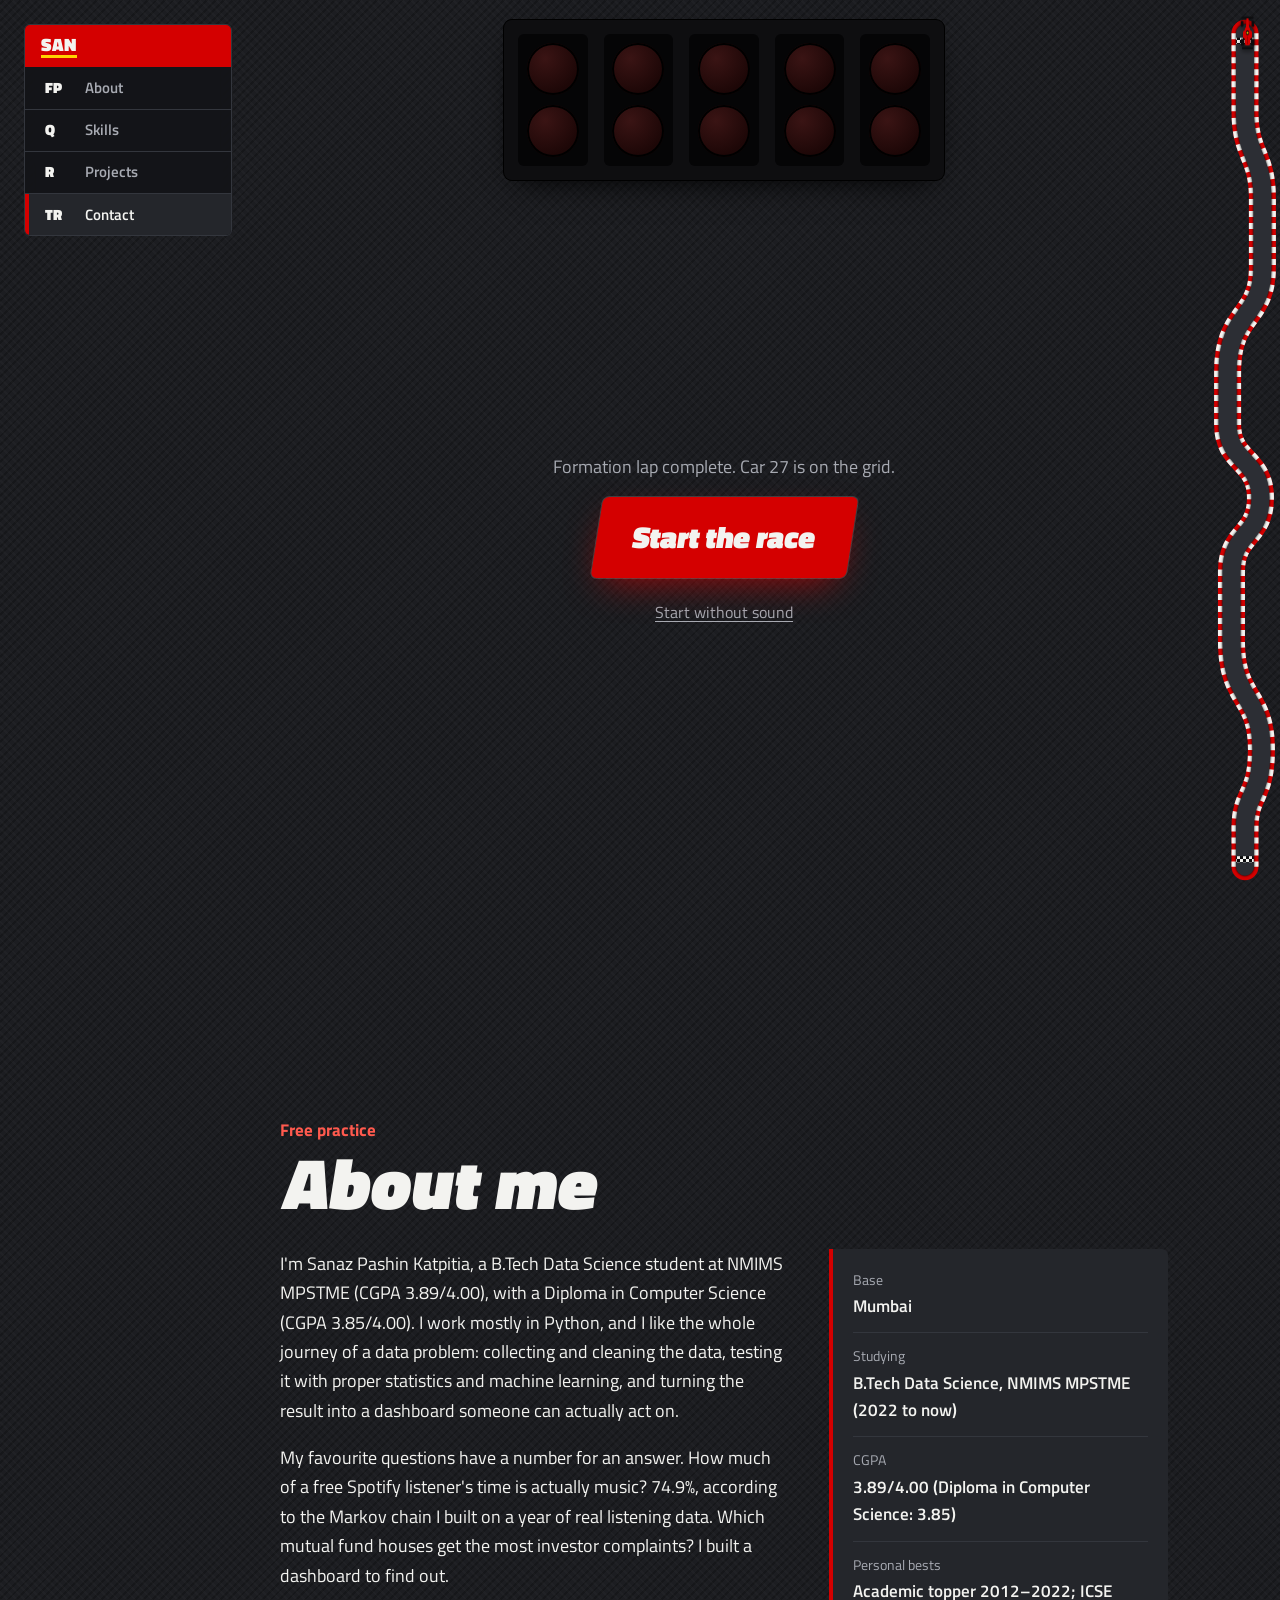
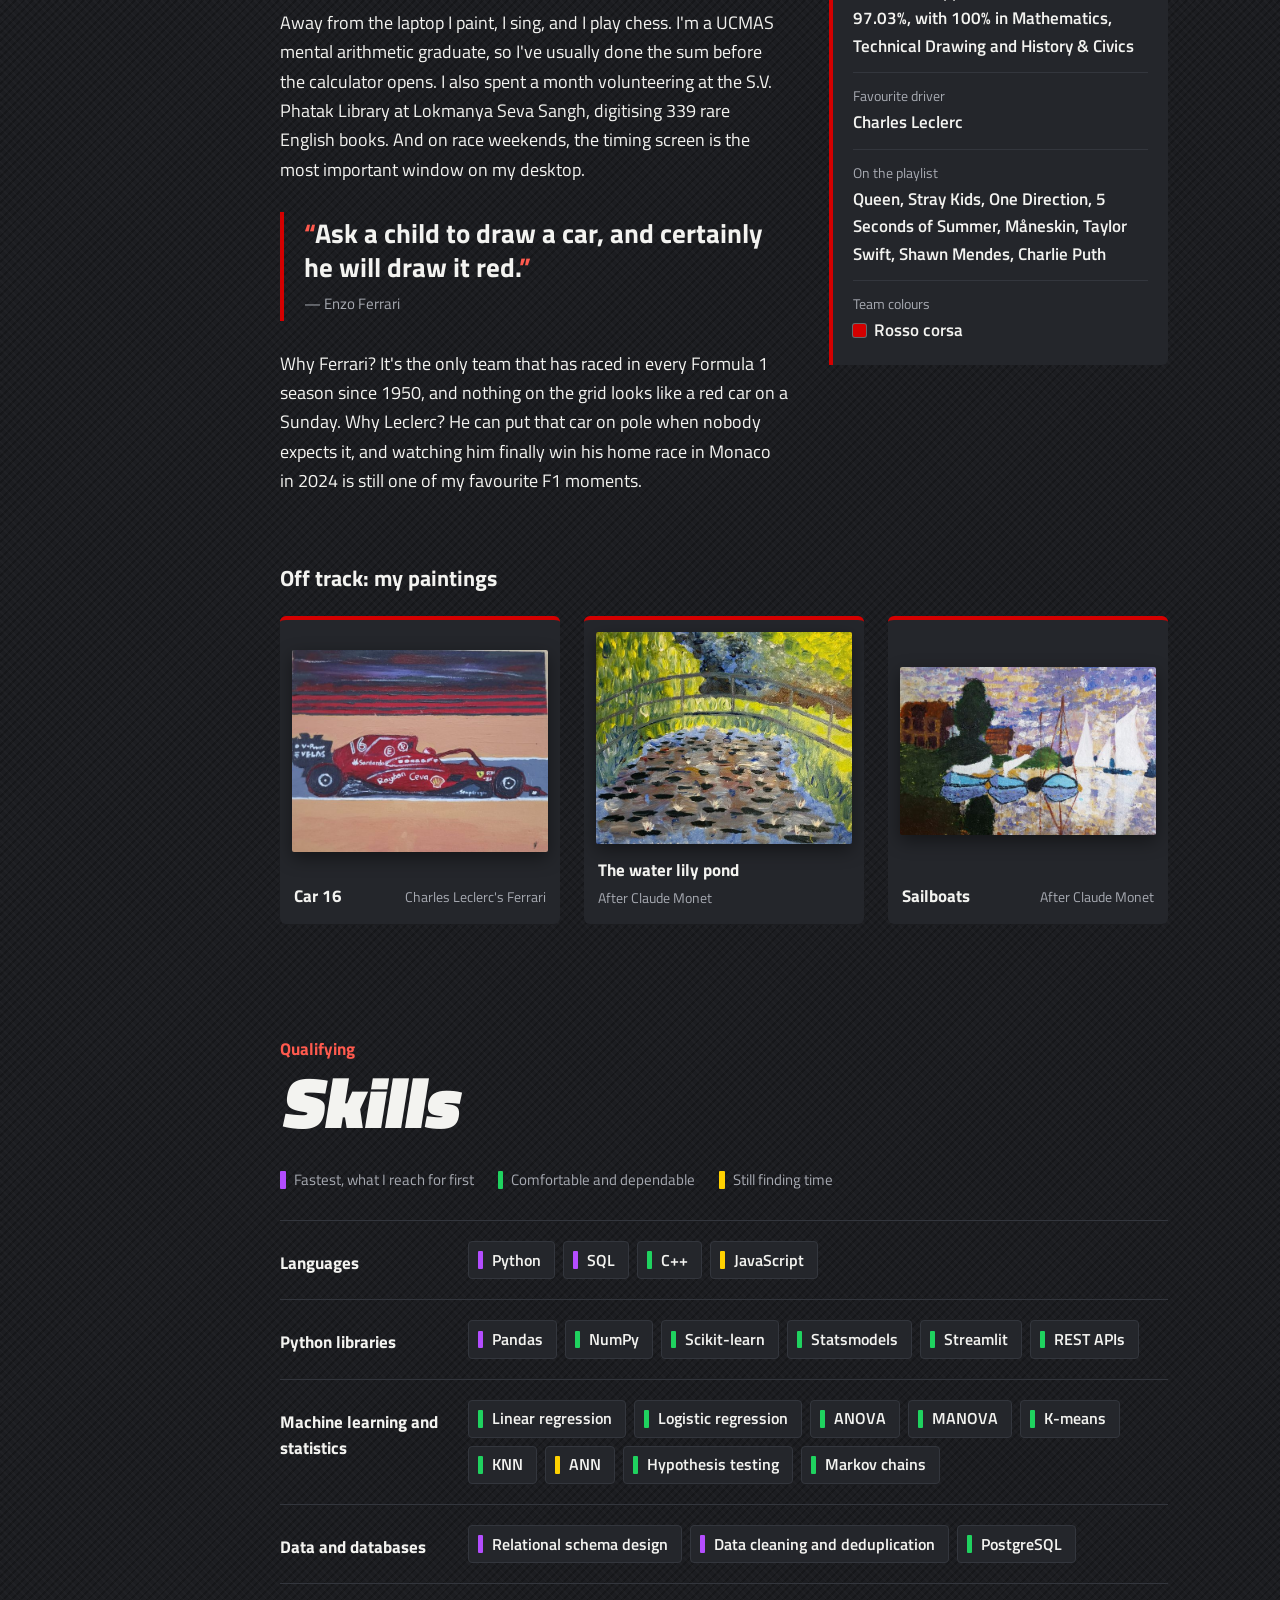
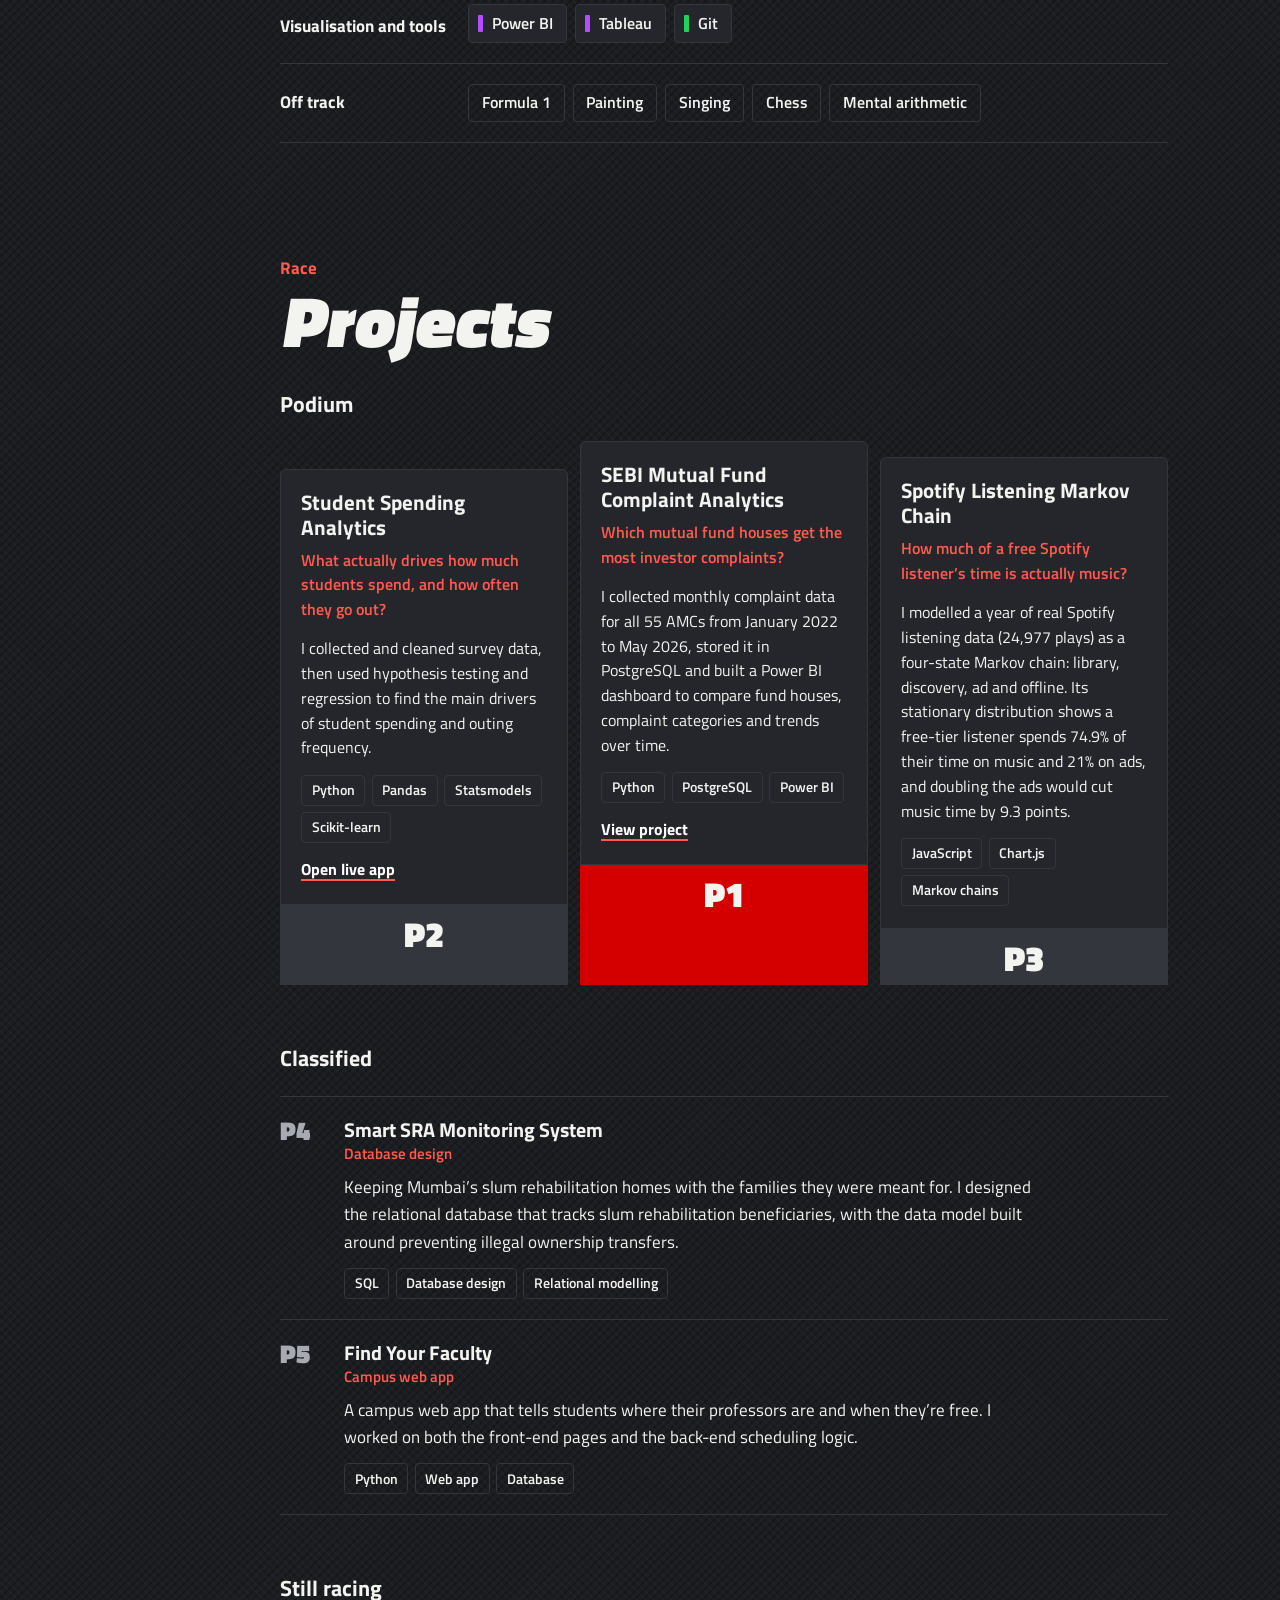
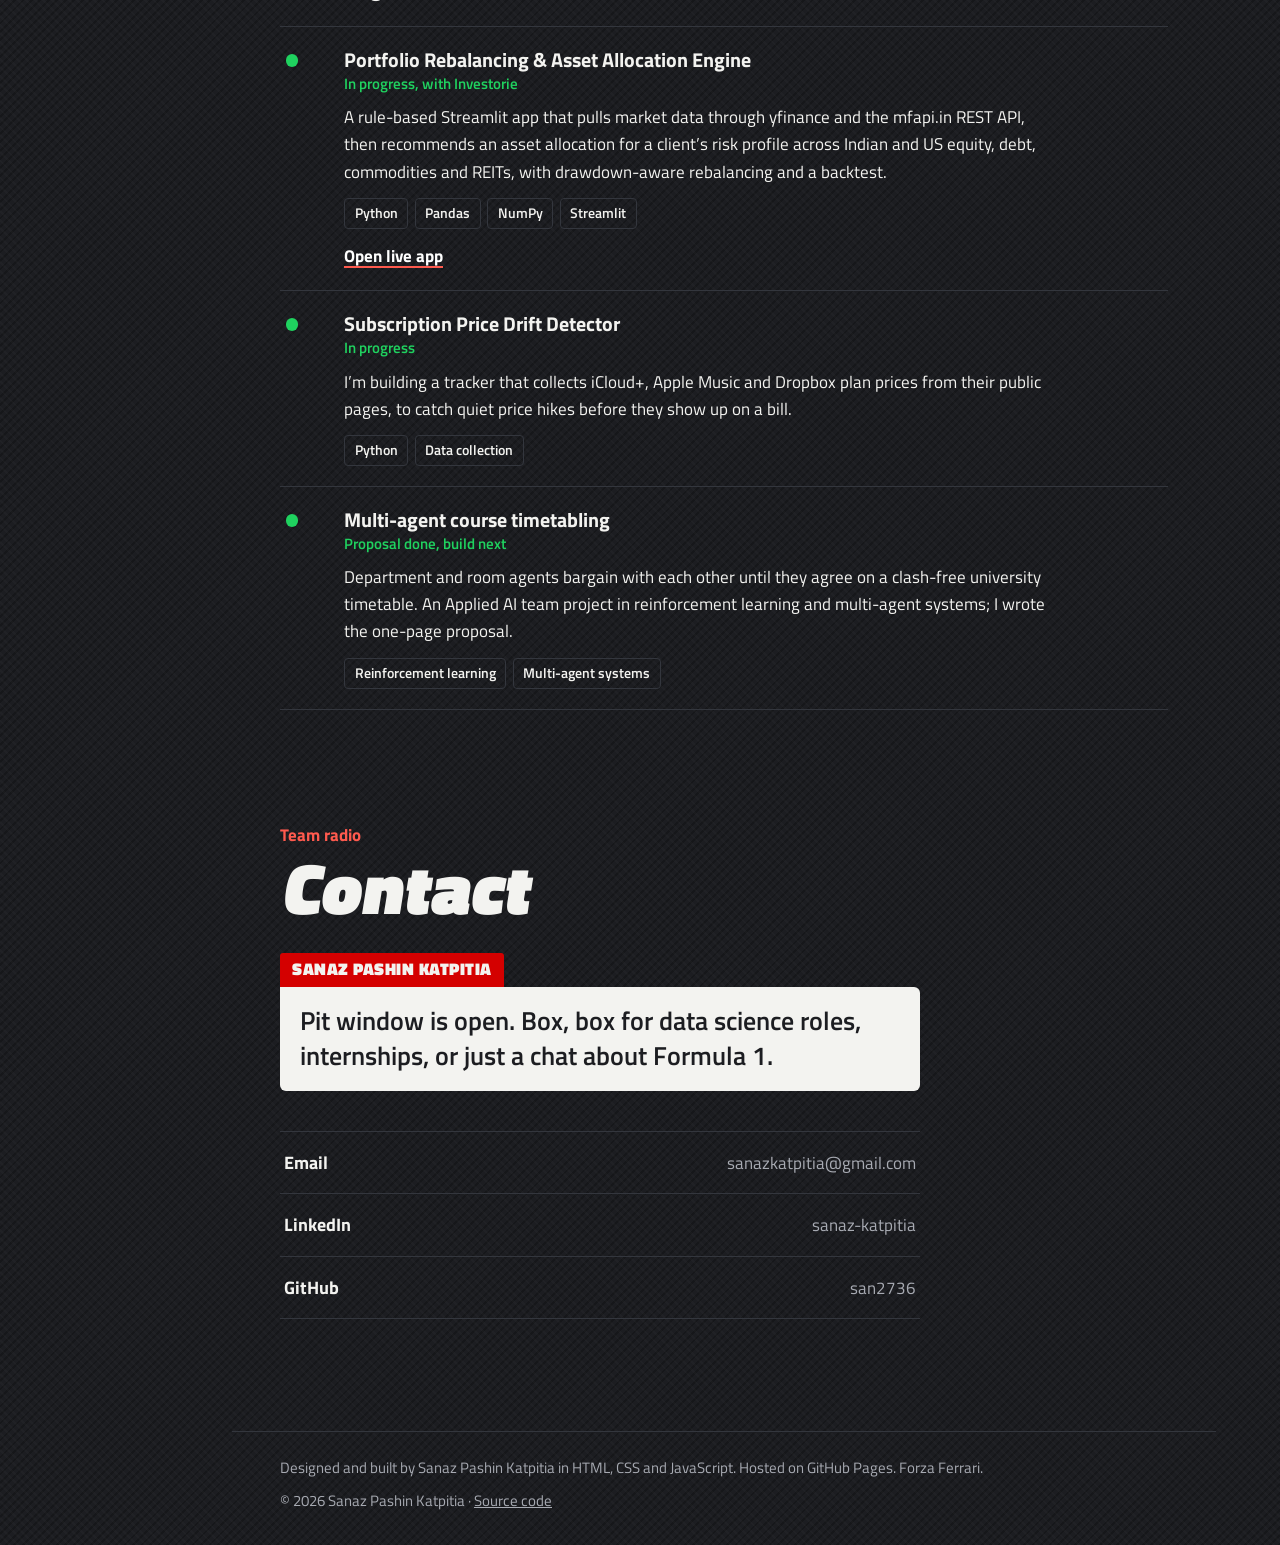
==== commit d341f744: "Full name: Sanaz Pashin Katpitia" ====
--- a/index.html
+++ b/index.html
@@ -3,10 +3,10 @@
   <head>
     <meta charset="utf-8" />
     <meta name="viewport" content="width=device-width, initial-scale=1" />
-    <title>Sanaz Katpitia</title>
-    <meta name="description" content="Sanaz Katpitia, data science student at NMIMS MPSTME, Mumbai. Python, SQL, machine learning, dashboards, Formula 1, painting and music." />
+    <title>Sanaz Pashin Katpitia</title>
+    <meta name="description" content="Sanaz Pashin Katpitia, data science student at NMIMS MPSTME, Mumbai. Python, SQL, machine learning, dashboards, Formula 1, painting and music." />
     <meta name="theme-color" content="#D40000" />
-    <meta property="og:title" content="Sanaz Katpitia" />
+    <meta property="og:title" content="Sanaz Pashin Katpitia" />
     <meta property="og:description" content="Data science student at NMIMS MPSTME, Mumbai. Python, SQL, machine learning, dashboards, Formula 1, painting and music." />
     <meta property="og:type" content="website" />
     <link rel="icon" type="image/svg+xml" href="favicon.svg" />
@@ -60,11 +60,12 @@
           </p>
           <h1 class="livery__name">
             <span>Sanaz</span>
+            <span>Pashin</span>
             <span>Katpitia</span>
           </h1>
           <p class="livery__line">
             I'm a data science student who builds things with Python, SQL and machine learning, turns the
-            results into dashboards, and never misses a race.
+            results into dashboards, and never misses a Formula 1 race.
           </p>
           <div class="livery__controls">
             <button class="livery__btn" type="button" data-replay>Watch the start again</button>
@@ -89,7 +90,7 @@
         <div class="practice">
           <div class="practice__text">
             <p>
-              I'm Sanaz, a B.Tech Data Science student at NMIMS MPSTME (CGPA 3.89/4.00), with a Diploma in Computer
+              I'm Sanaz Pashin Katpitia, a B.Tech Data Science student at NMIMS MPSTME (CGPA 3.89/4.00), with a Diploma in Computer
               Science (CGPA 3.85/4.00). I work mostly in Python, and I like the whole journey of a data problem:
               collecting and cleaning the data, testing it with proper statistics and machine learning, and turning the
               result into a dashboard someone can actually act on.
@@ -340,7 +341,7 @@
           <h2 id="radio-title">Contact</h2>
         </div>
         <figure class="radio">
-          <figcaption class="radio__who">Sanaz</figcaption>
+          <figcaption class="radio__who">Sanaz Pashin Katpitia</figcaption>
           <blockquote class="radio__msg">
             <p>Pit window is open. Box, box for data science roles, internships, or just a chat about Formula 1.</p>
           </blockquote>
@@ -368,8 +369,8 @@
       </section>
 
       <footer class="foot">
-        <p>Designed and built by Sanaz in HTML, CSS and JavaScript. Hosted on GitHub Pages. Forza Ferrari.</p>
-        <p>&copy; 2026 Sanaz Katpitia &middot; <a href="https://github.com/san2736/personal_portfolio" target="_blank" rel="noopener noreferrer">Source code</a></p>
+        <p>Designed and built by Sanaz Pashin Katpitia in HTML, CSS and JavaScript. Hosted on GitHub Pages. Forza Ferrari.</p>
+        <p>&copy; 2026 Sanaz Pashin Katpitia &middot; <a href="https://github.com/san2736/personal_portfolio" target="_blank" rel="noopener noreferrer">Source code</a></p>
       </footer>
     </main>
 
--- a/styles.css
+++ b/styles.css
@@ -338,7 +338,7 @@
   flex-direction: column;
   margin: 0;
   font-weight: 900;
-  font-size: clamp(3rem, 19cqi, 11.5rem);
+  font-size: clamp(3rem, 15cqi, 8rem);
   line-height: 0.84;
   letter-spacing: -0.01em;
   text-transform: uppercase;
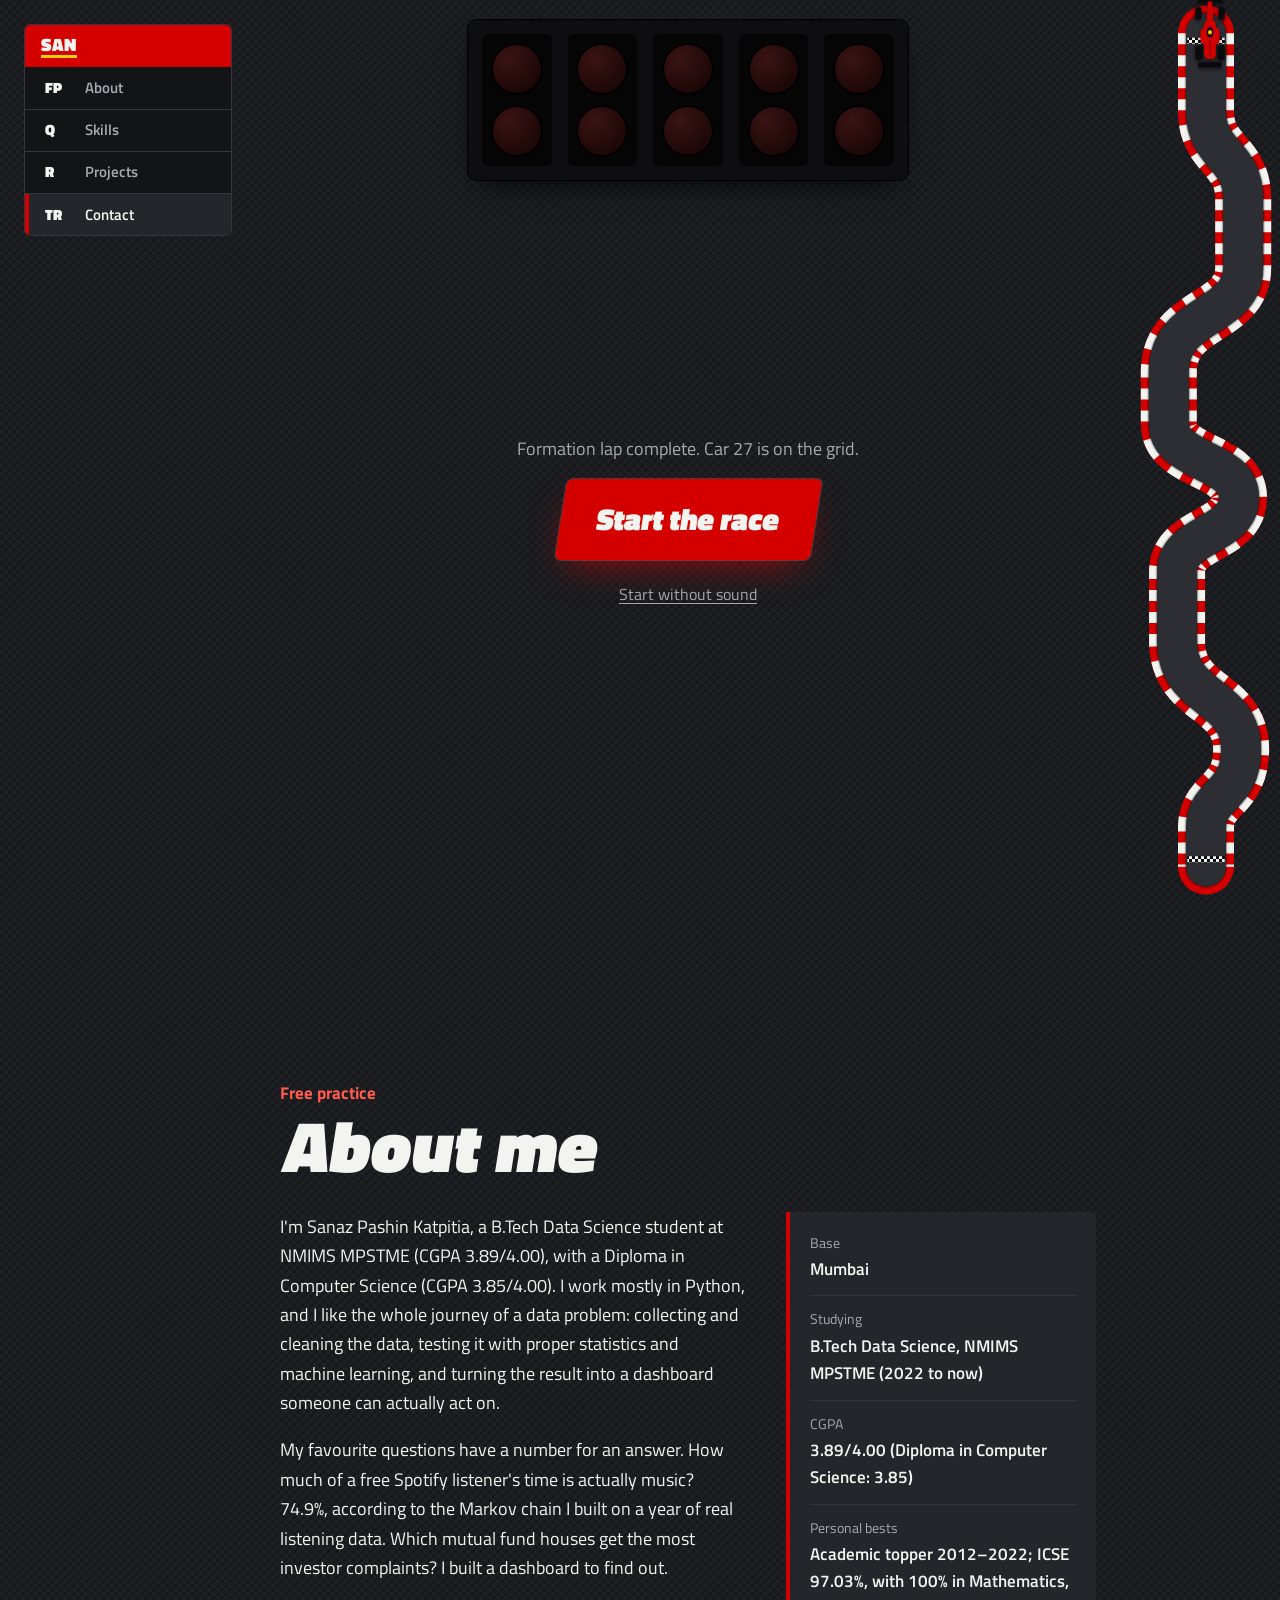
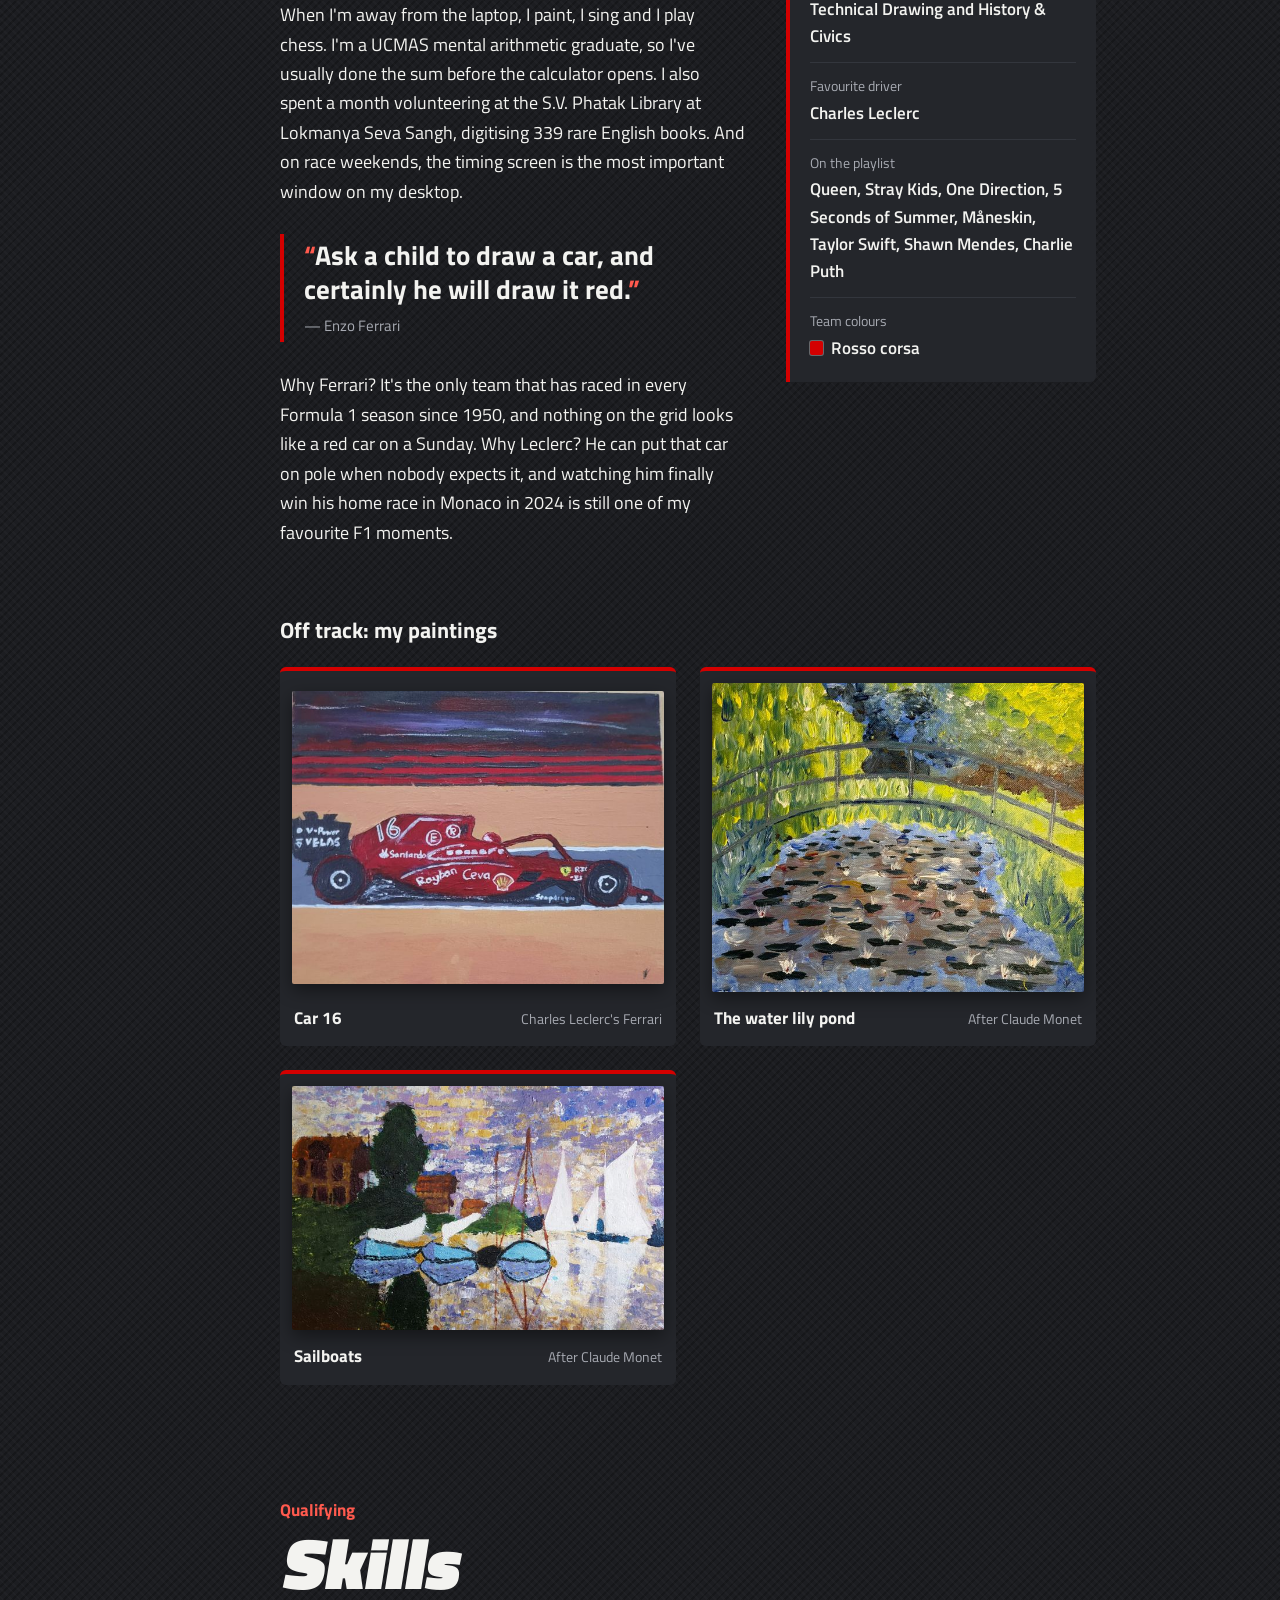
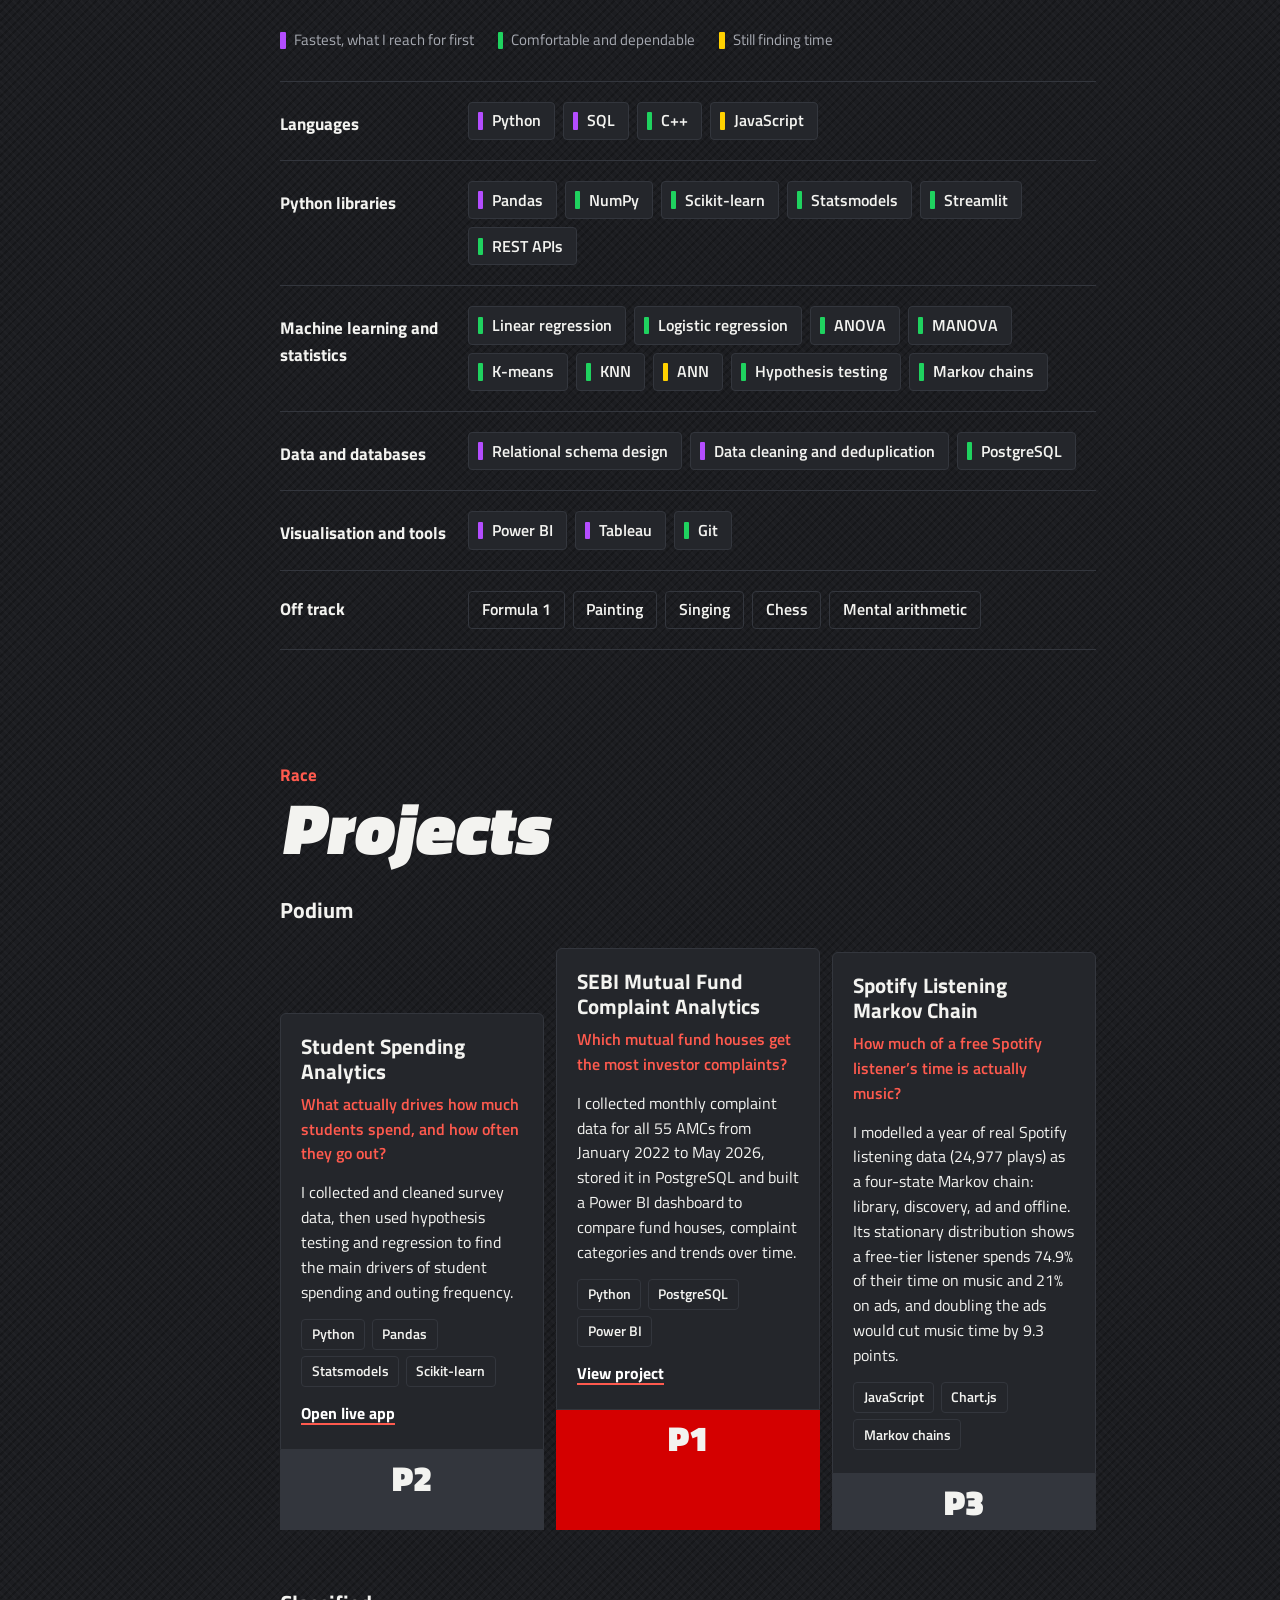
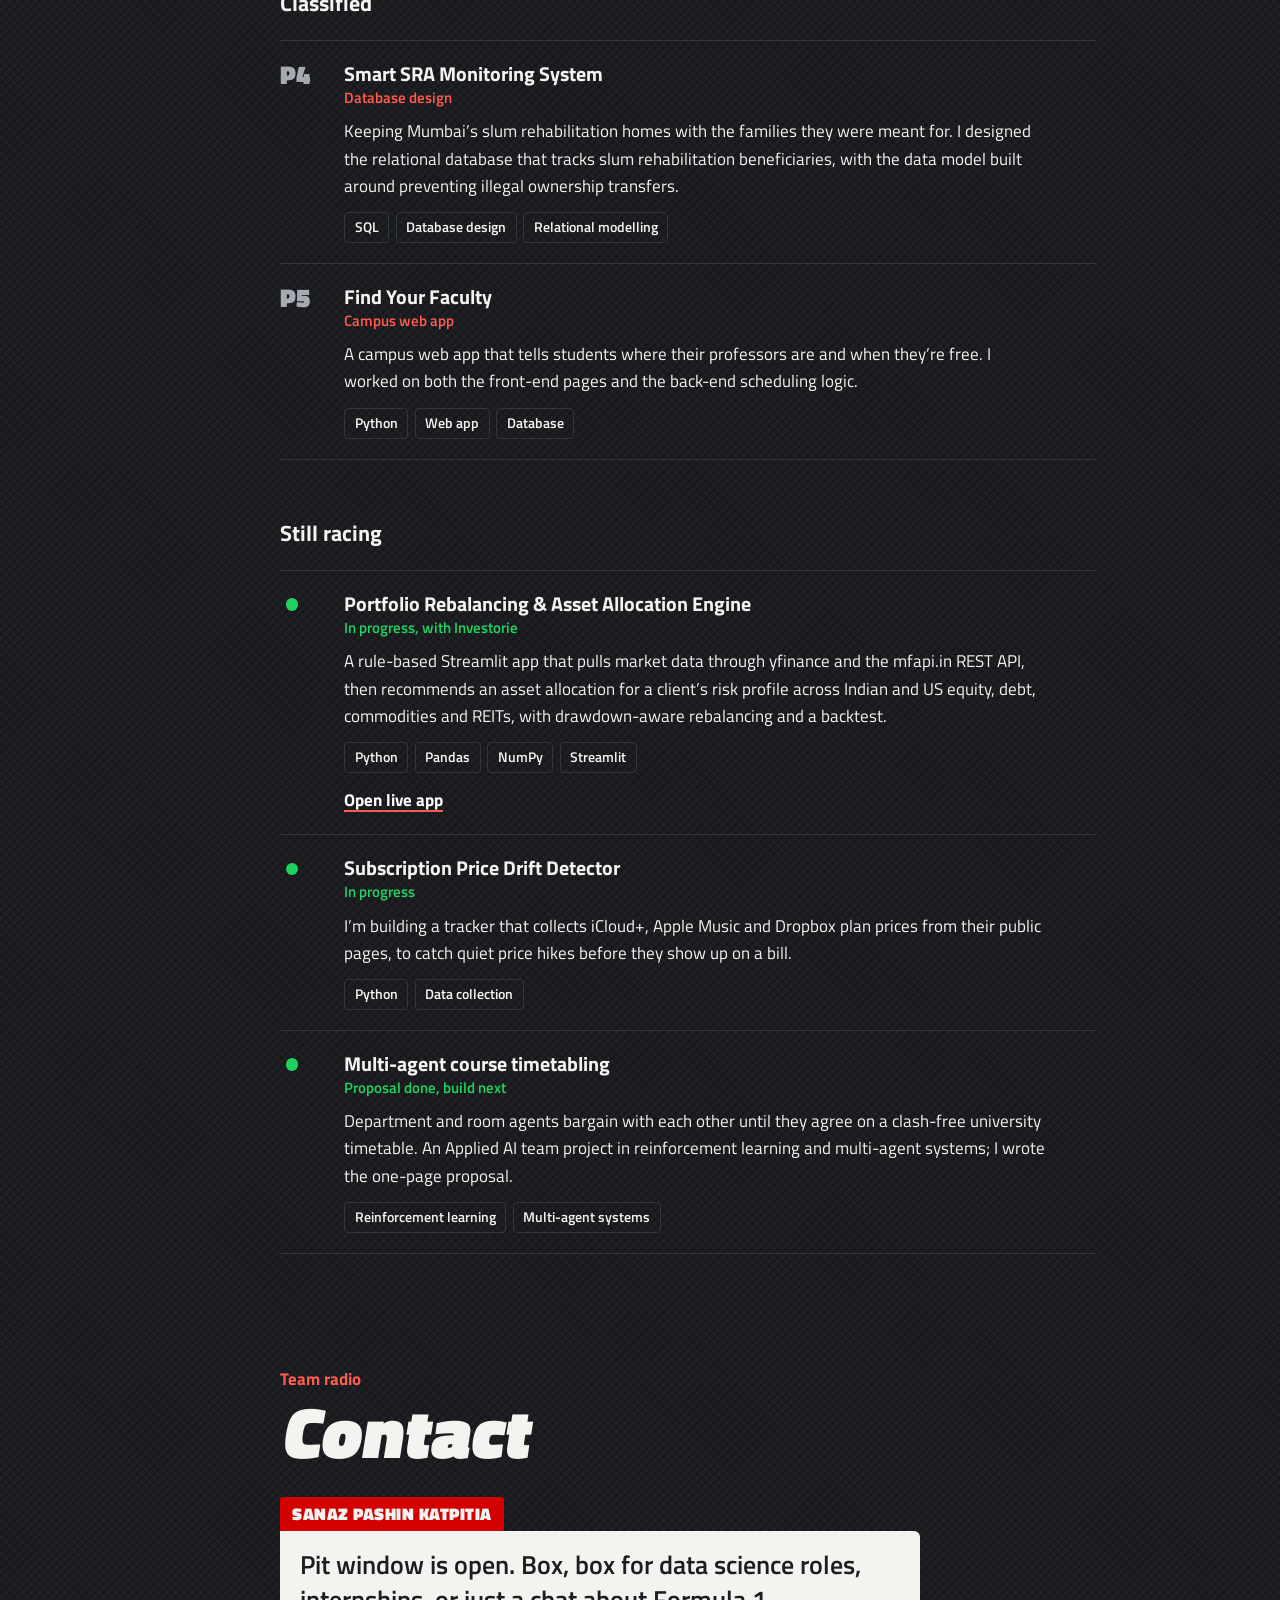
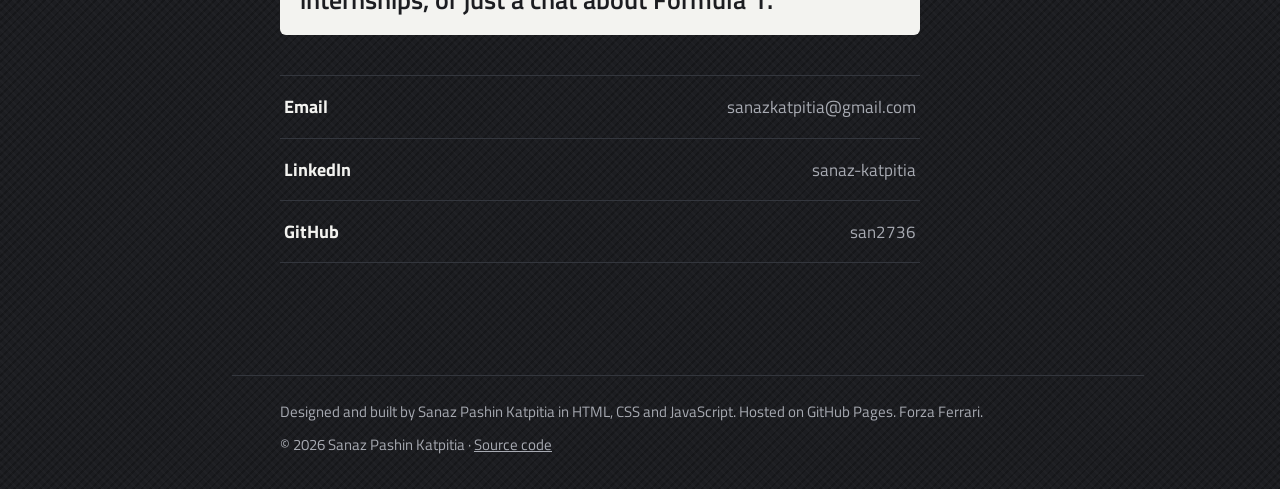
==== commit 6885c546: "About: wording" ====
--- a/index.html
+++ b/index.html
@@ -101,7 +101,7 @@
               mutual fund houses get the most investor complaints? I built a dashboard to find out.
             </p>
             <p>
-              Away from the laptop I paint, I sing, and I play chess. I'm a UCMAS mental arithmetic graduate, so I've
+              When I'm away from the laptop, I paint, I sing and I play chess. I'm a UCMAS mental arithmetic graduate, so I've
               usually done the sum before the calculator opens. I also spent a month volunteering at the S.V. Phatak
               Library at Lokmanya Seva Sangh, digitising 339 rare English books. And on race weekends, the timing
               screen is the most important window on my desktop.
--- a/styles.css
+++ b/styles.css
@@ -510,7 +510,6 @@
 
 .session {
   padding: clamp(3.5rem, 9vw, 7rem) var(--gutter) 0;
-  max-width: 72rem;
 }
 
 .session__head {
@@ -1046,7 +1045,6 @@
   gap: 0.5rem 2rem;
   margin-top: clamp(4rem, 10vw, 7rem);
   padding: 1.5rem var(--gutter) 2rem;
-  max-width: 72rem;
   font-size: 0.95rem;
   color: var(--steel);
   border-top: 1px solid var(--asphalt);
@@ -1121,14 +1119,15 @@
 }
 
 .track {
-  --kerb-w: 15;
-  --asphalt-w: 10;
+  --kerb-w: 42;
+  --asphalt-w: 32;
+  --sway: 0.55;
   position: fixed;
   z-index: 40;
   top: calc(var(--bar-h) + 0.6rem); /* below the menu bar on phones and tablets */
   bottom: 0.6rem;
   right: 2px;
-  width: 26px;
+  width: 64px;
   cursor: grab;
   touch-action: none; /* lets a finger drag the car instead of scrolling the page */
 }
@@ -1158,7 +1157,7 @@
 
 .track__map .track__kerb--white {
   stroke: #f3f3f0;
-  stroke-dasharray: 4 4;
+  stroke-dasharray: 7 7;
   stroke-linecap: butt; /* round caps would fill the red gaps */
 }
 
@@ -1173,69 +1172,108 @@
   position: absolute;
   top: 0;
   left: 0;
-  width: 10px;
-  height: 24px;
-  margin: -12px 0 0 -5px;
+  width: 30px;
+  height: 72px;
+  margin: -36px 0 0 -15px;
   will-change: transform;
 }
 
 /* The U-turn: swap lanes and spin round when the scroll direction changes */
 .track__car-turn {
-  transform: translateX(1.5px) rotate(0deg);
+  transform: translateX(1px) rotate(0deg);
   transition: transform 0.45s cubic-bezier(0.5, 0, 0.3, 1);
 }
 
 .track[data-dir='up'] .track__car-turn {
-  transform: translateX(-1.5px) rotate(180deg);
+  transform: translateX(-1px) rotate(180deg);
 }
 
 .track__car {
   display: block;
-  width: 10px;
-  height: 24px;
+  width: 30px;
+  height: 72px;
   filter: drop-shadow(0 2px 2px rgb(0 0 0 / 0.6));
 }
 
 /* Keep the page content clear of the track */
 #top {
-  padding-right: 0.9rem;
+  padding-right: 3.25rem;
 }
 
 @media (min-width: 48rem) {
   .track {
-    --kerb-w: 27;
-    --asphalt-w: 18;
+    --kerb-w: 50;
+    --asphalt-w: 36;
+    --sway: 0.8;
     top: calc(var(--bar-h) + 1rem);
     bottom: 1rem;
     right: 0.4rem;
-    width: 58px;
+    width: 96px;
   }
 
   .track__map .track__kerb--white {
-    stroke-dasharray: 6 6;
+    stroke-dasharray: 9 9;
   }
 
   .track__car-pos {
-    width: 14px;
-    height: 34px;
-    margin: -17px 0 0 -7px;
+    width: 30px;
+    height: 72px;
+    margin: -36px 0 0 -15px;
   }
 
   .track__car-turn {
-    transform: translateX(2.5px) rotate(0deg);
+    transform: translateX(2px) rotate(0deg);
   }
 
   .track[data-dir='up'] .track__car-turn {
-    transform: translateX(-2.5px) rotate(180deg);
+    transform: translateX(-2px) rotate(180deg);
   }
 
   .track__car {
-    width: 14px;
-    height: 34px;
+    width: 30px;
+    height: 72px;
   }
 
   #top {
-    padding-right: 4rem;
+    padding-right: 6rem;
+  }
+}
+
+/* Laptops and desktops: a bigger circuit and car */
+@media (min-width: 64rem) {
+  .track {
+    --kerb-w: 56;
+    --asphalt-w: 40;
+    --sway: 1;
+    right: 0.75rem;
+    width: 124px;
+  }
+
+  .track__map .track__kerb--white {
+    stroke-dasharray: 11 11;
+  }
+
+  .track__car-pos {
+    width: 30px;
+    height: 72px;
+    margin: -36px 0 0 -15px;
+  }
+
+  .track__car-turn {
+    transform: translateX(4px) rotate(0deg);
+  }
+
+  .track[data-dir='up'] .track__car-turn {
+    transform: translateX(-4px) rotate(180deg);
+  }
+
+  .track__car {
+    width: 30px;
+    height: 72px;
+  }
+
+  #top {
+    padding-right: 8.5rem;
   }
 }
 
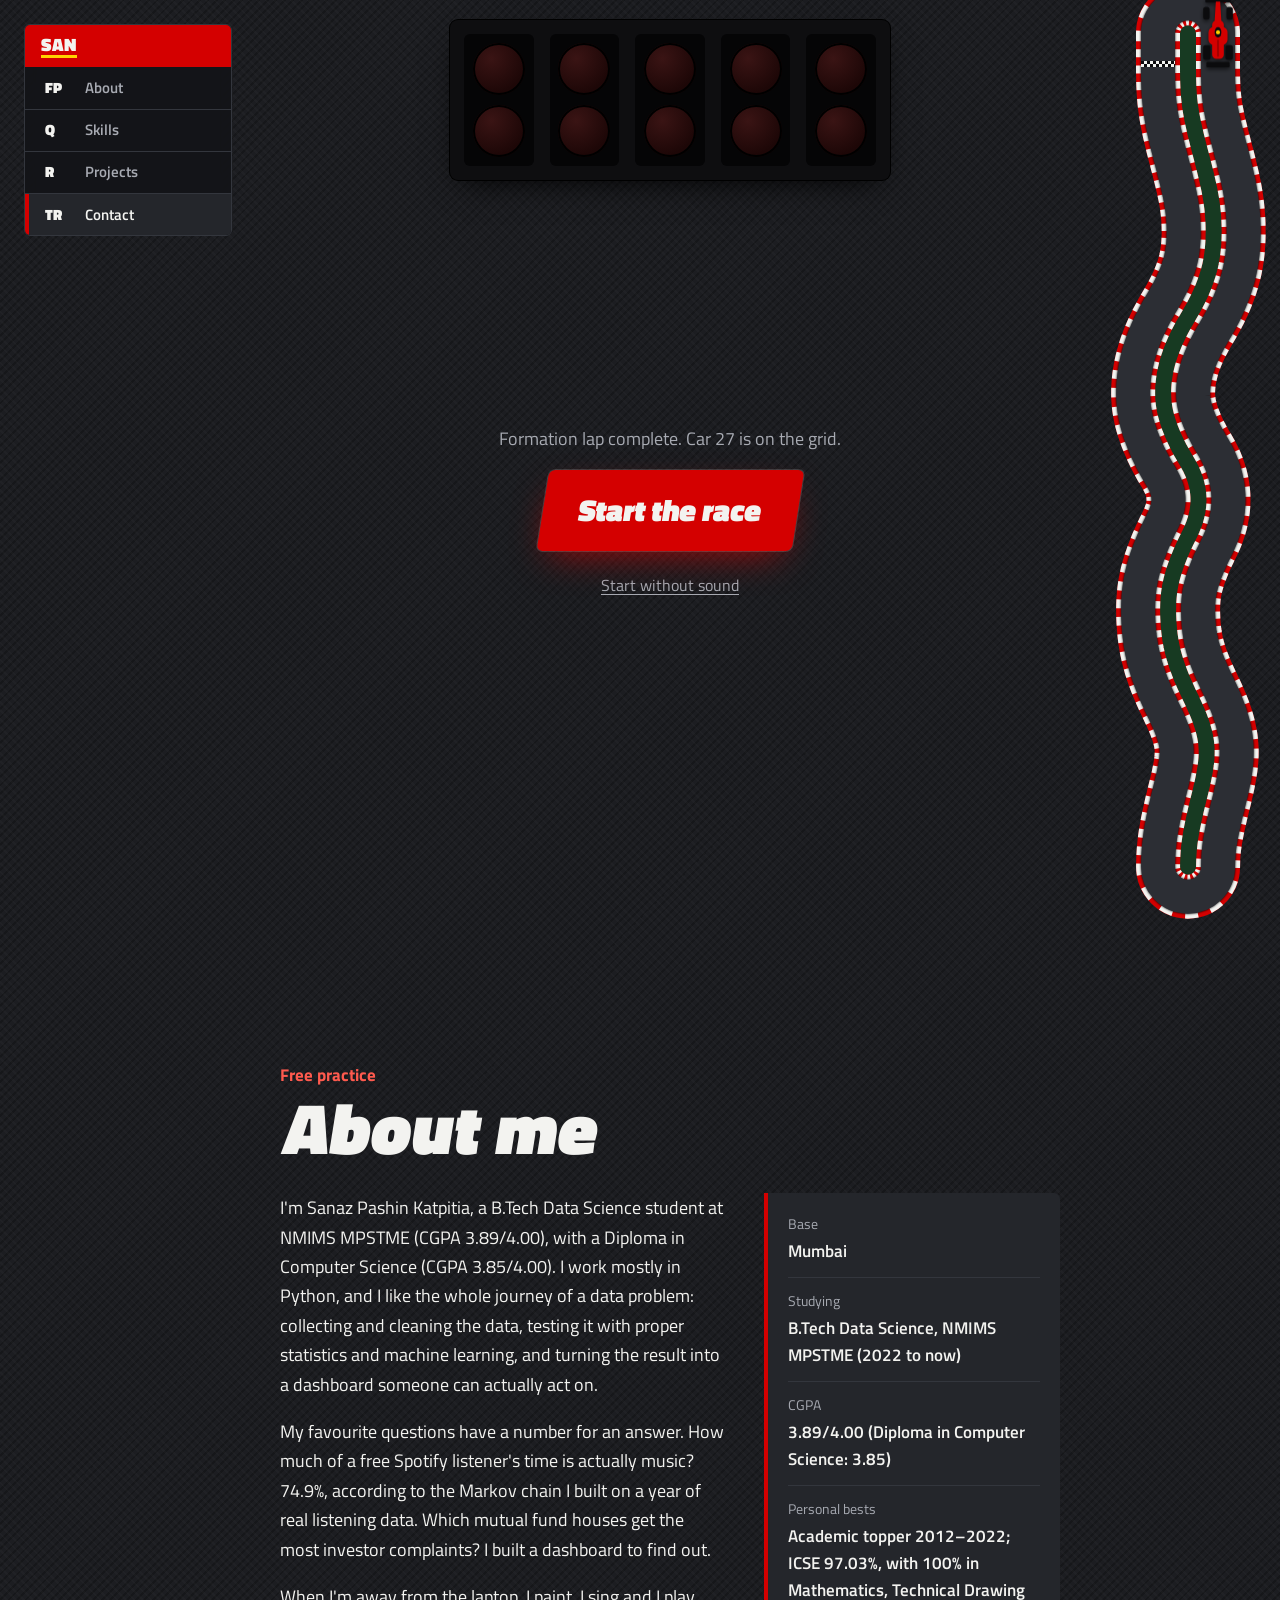
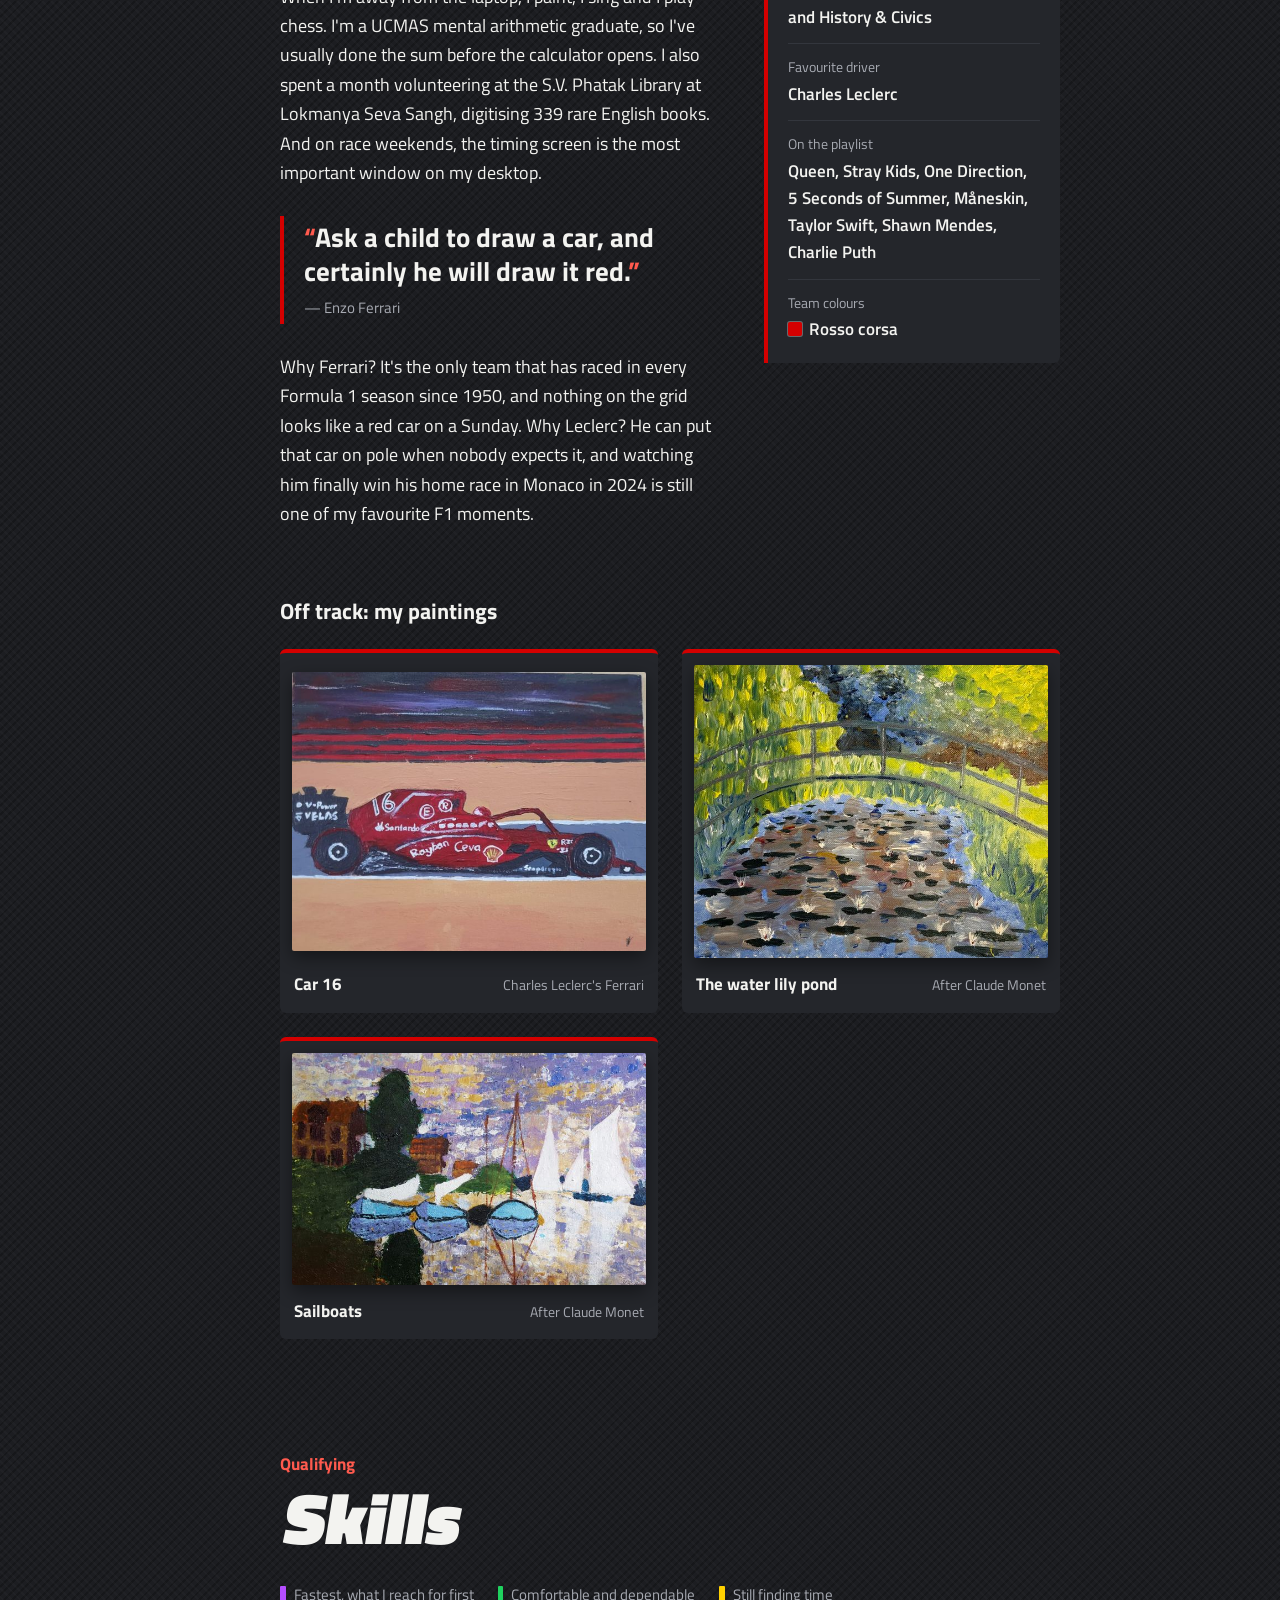
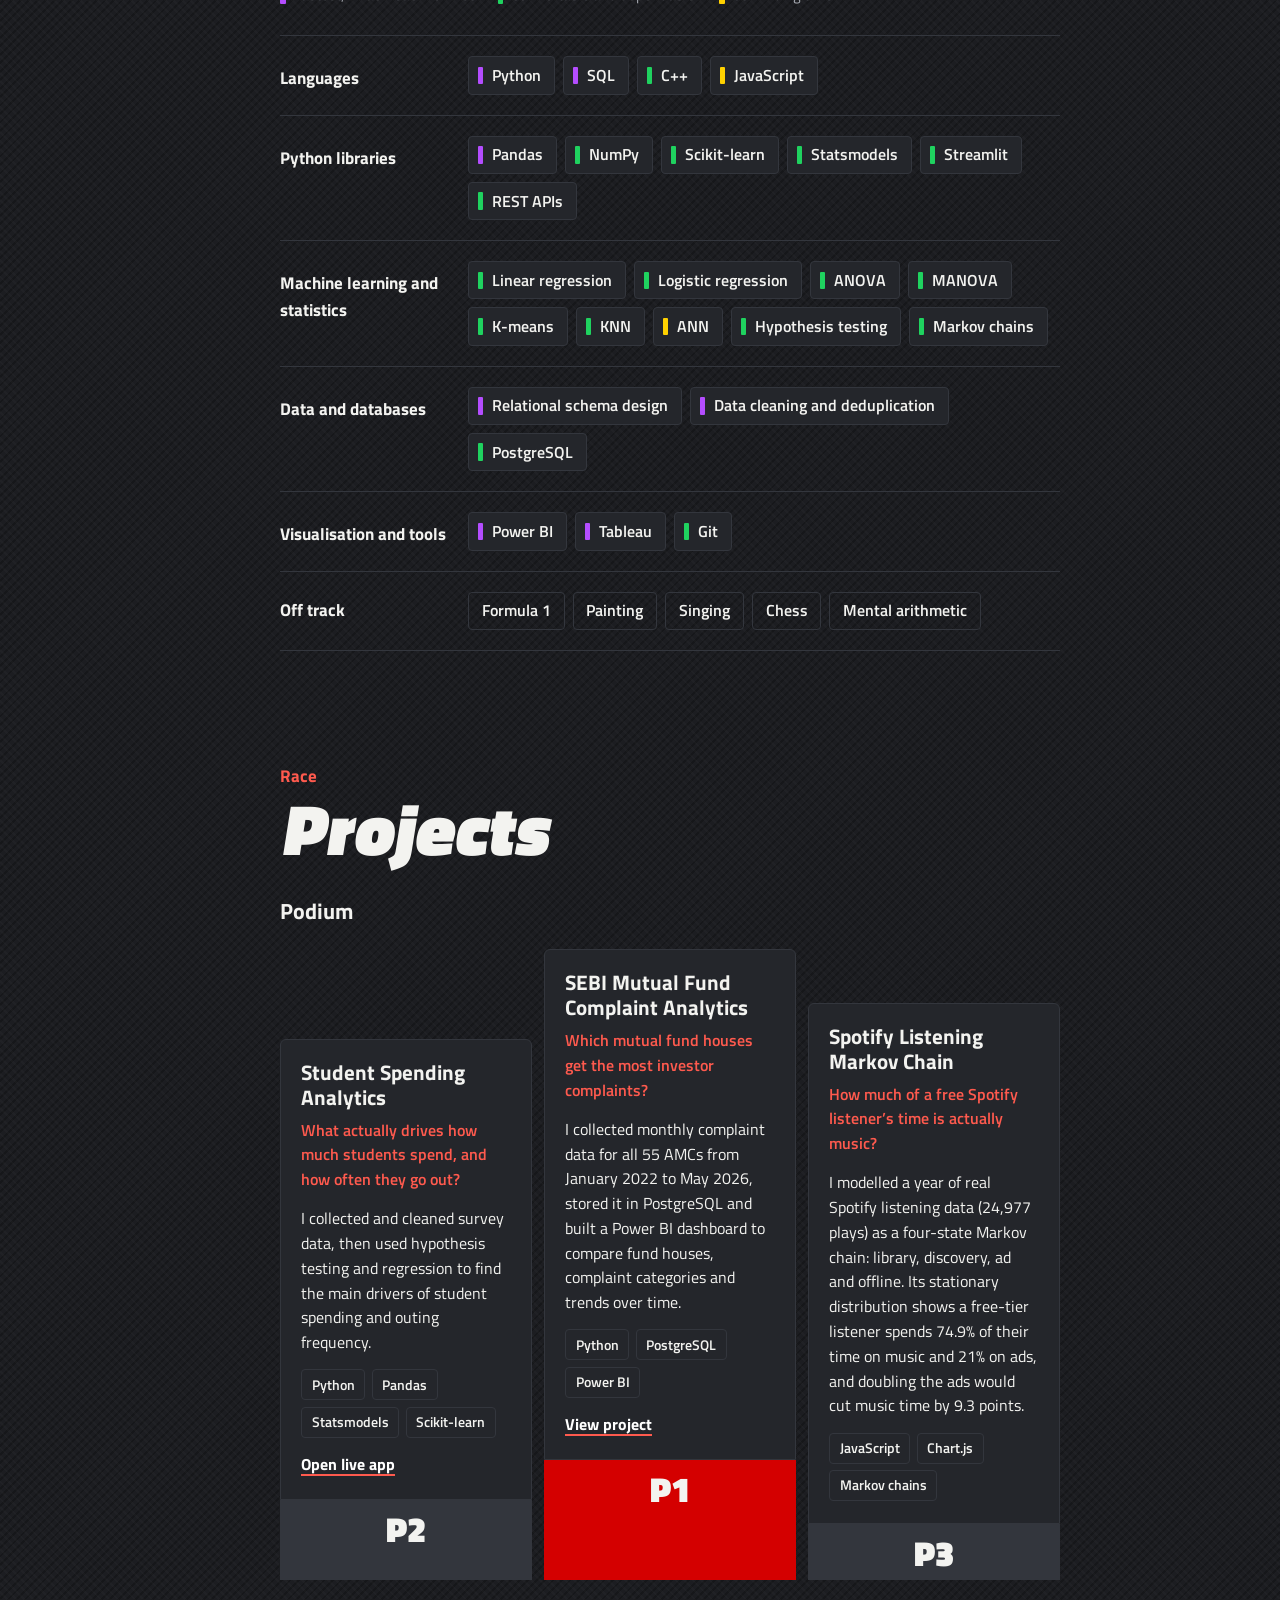
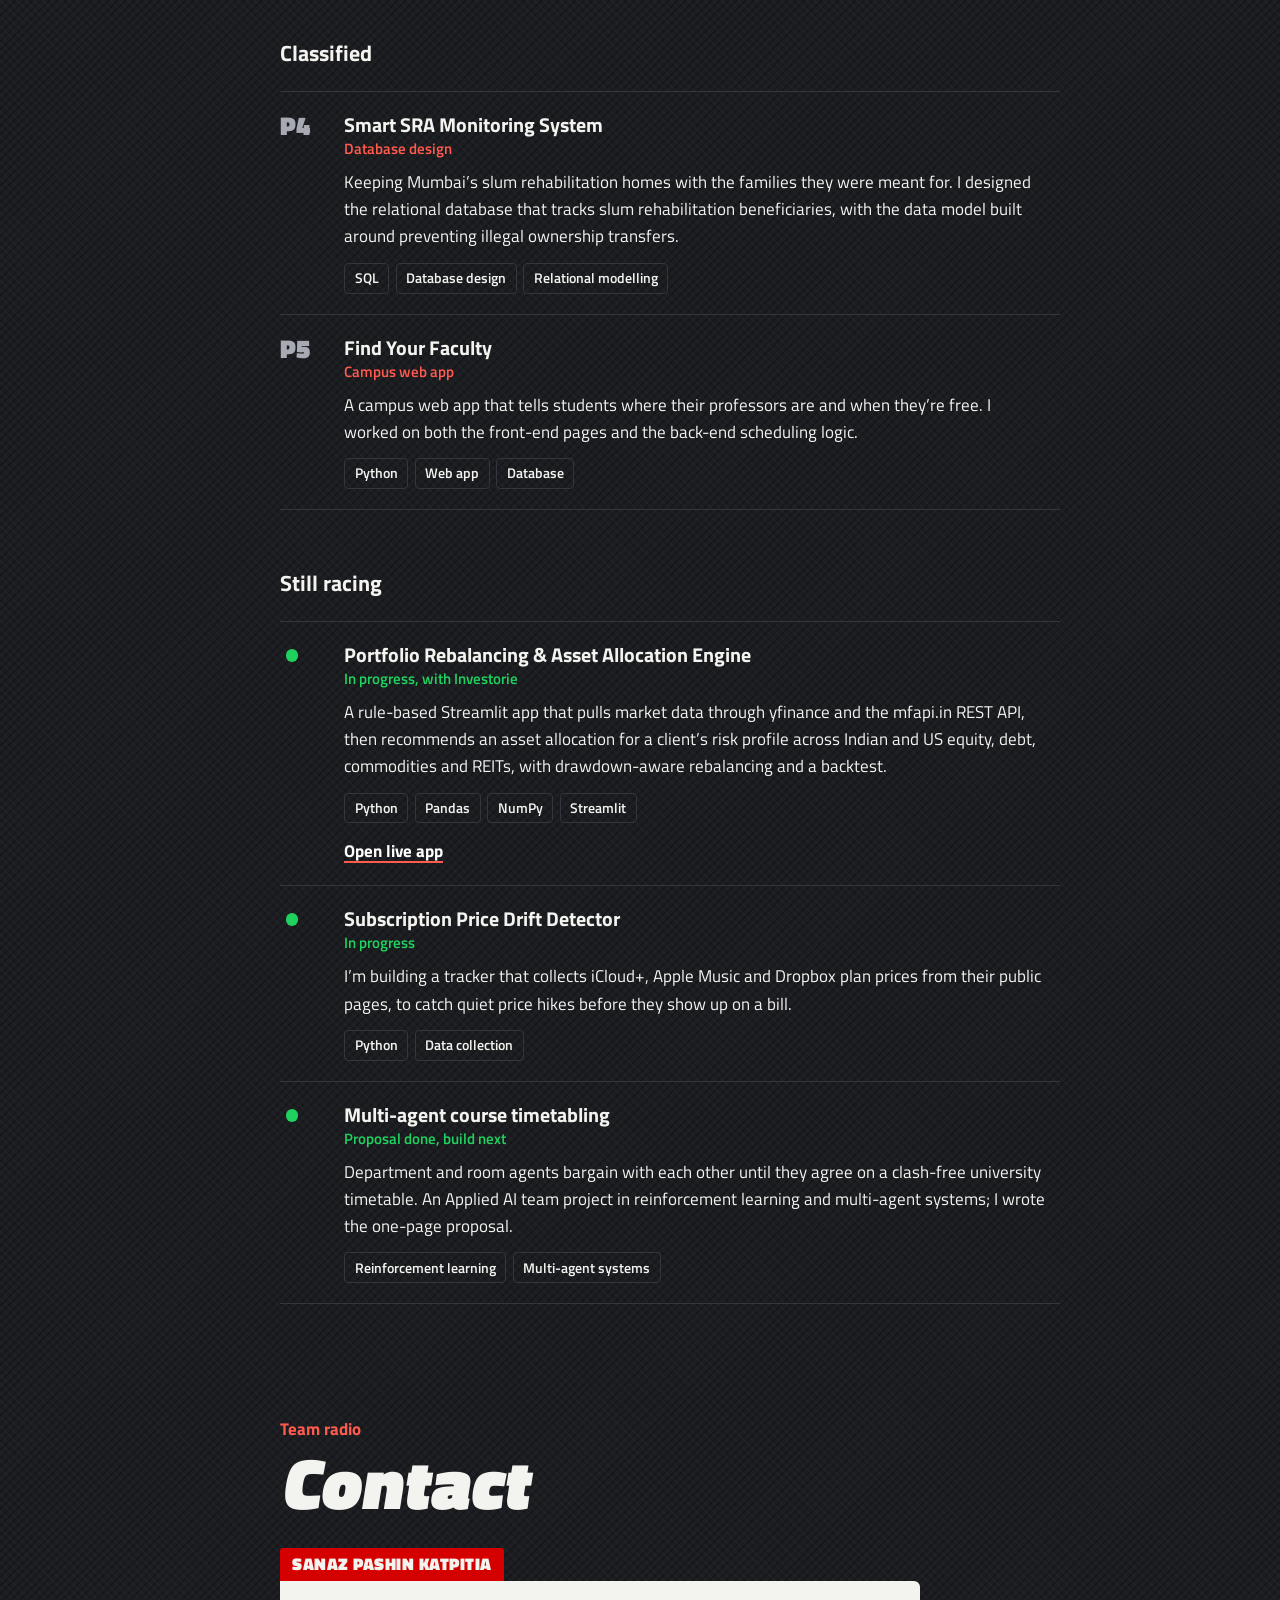
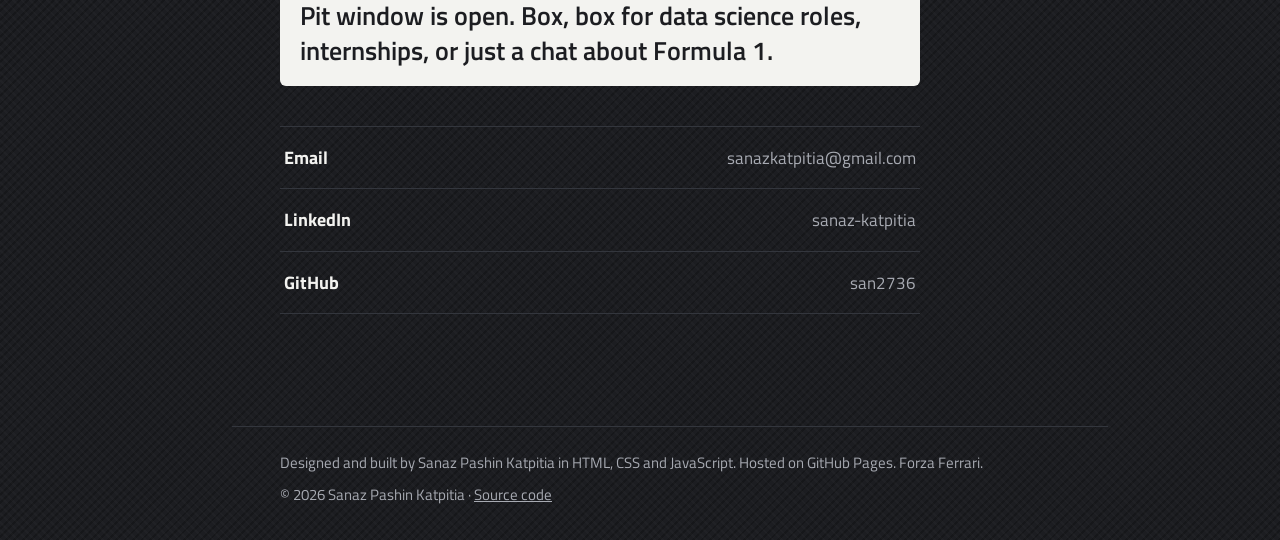
==== commit d02831c4: "Circuit loop scroll bar" ====
--- a/index.html
+++ b/index.html
@@ -374,7 +374,7 @@
       </footer>
     </main>
 
-    <!-- Scroll bar as a race track: the car follows the circuit as you scroll, and turns round when you scroll back up -->
+    <!-- Scroll bar as a race circuit: the car drives down one side as you scroll, and swings across to come back up the other -->
     <div class="track" data-track aria-hidden="true">
       <!-- The circuit is designed on a 60 x 1000 grid; script.js redraws it at the track's real size -->
       <svg class="track__map" data-map>
@@ -389,8 +389,7 @@
         <path class="track__kerb" data-draw />
         <path class="track__kerb track__kerb--white" data-draw />
         <path class="track__asphalt" data-draw />
-        <rect data-rect="21 25 18 7" fill="url(#chequer)" />
-        <rect data-rect="21 968 18 7" fill="url(#chequer)" />
+        <rect data-start-line fill="url(#chequer)" />
       </svg>
       <div class="track__car-pos" data-car>
         <div class="track__car-turn">
--- a/styles.css
+++ b/styles.css
@@ -1119,15 +1119,16 @@
 }
 
 .track {
-  --kerb-w: 42;
-  --asphalt-w: 32;
-  --sway: 0.55;
+  --kerb-w: 32;
+  --asphalt-w: 24;
+  --sway: 0.5; /* the most the corners may swing; script.js eases off if a bend would get too tight */
+  --lane: 22; /* half the distance between the two sides of the loop */
   position: fixed;
   z-index: 40;
   top: calc(var(--bar-h) + 0.6rem); /* below the menu bar on phones and tablets */
   bottom: 0.6rem;
   right: 2px;
-  width: 64px;
+  width: 92px;
   cursor: grab;
   touch-action: none; /* lets a finger drag the car instead of scrolling the page */
 }
@@ -1150,6 +1151,11 @@
   stroke-linejoin: round;
 }
 
+/* The infield inside the loop is grass, so the two sides read as separate roads */
+.track__map .track__kerb:not(.track__kerb--white) {
+  fill: #173a22;
+}
+
 .track__map .track__kerb {
   stroke: var(--rosso);
   stroke-width: var(--kerb-w);
@@ -1157,7 +1163,7 @@
 
 .track__map .track__kerb--white {
   stroke: #f3f3f0;
-  stroke-dasharray: 7 7;
+  stroke-dasharray: 6 6;
   stroke-linecap: butt; /* round caps would fill the red gaps */
 }
 
@@ -1172,47 +1178,48 @@
   position: absolute;
   top: 0;
   left: 0;
-  width: 30px;
-  height: 72px;
-  margin: -36px 0 0 -15px;
+  width: 26px;
+  height: 62px;
+  margin: -31px 0 0 -13px;
   will-change: transform;
 }
 
 /* The U-turn: swap lanes and spin round when the scroll direction changes */
 .track__car-turn {
-  transform: translateX(1px) rotate(0deg);
-  transition: transform 0.45s cubic-bezier(0.5, 0, 0.3, 1);
+  transform: translateX(calc(var(--lane) * 1px)) rotate(0deg);
+  transition: transform 0.55s cubic-bezier(0.5, 0, 0.3, 1);
 }
 
 .track[data-dir='up'] .track__car-turn {
-  transform: translateX(-1px) rotate(180deg);
+  transform: translateX(calc(var(--lane) * -1px)) rotate(180deg);
 }
 
 .track__car {
   display: block;
-  width: 30px;
-  height: 72px;
+  width: 26px;
+  height: 62px;
   filter: drop-shadow(0 2px 2px rgb(0 0 0 / 0.6));
 }
 
 /* Keep the page content clear of the track */
 #top {
-  padding-right: 3.25rem;
+  padding-right: 5rem;
 }
 
 @media (min-width: 48rem) {
   .track {
-    --kerb-w: 50;
-    --asphalt-w: 36;
-    --sway: 0.8;
+    --kerb-w: 40;
+    --asphalt-w: 30;
+    --sway: 0.6;
+    --lane: 27;
     top: calc(var(--bar-h) + 1rem);
     bottom: 1rem;
     right: 0.4rem;
-    width: 96px;
+    width: 128px;
   }
 
   .track__map .track__kerb--white {
-    stroke-dasharray: 9 9;
+    stroke-dasharray: 7 7;
   }
 
   .track__car-pos {
@@ -1221,36 +1228,29 @@
     margin: -36px 0 0 -15px;
   }
 
-  .track__car-turn {
-    transform: translateX(2px) rotate(0deg);
-  }
-
-  .track[data-dir='up'] .track__car-turn {
-    transform: translateX(-2px) rotate(180deg);
-  }
-
   .track__car {
     width: 30px;
     height: 72px;
   }
 
   #top {
-    padding-right: 6rem;
+    padding-right: 8.5rem;
   }
 }
 
 /* Laptops and desktops: a bigger circuit and car */
 @media (min-width: 64rem) {
   .track {
-    --kerb-w: 56;
-    --asphalt-w: 40;
-    --sway: 1;
+    --kerb-w: 44;
+    --asphalt-w: 34;
+    --sway: 0.7;
+    --lane: 30;
     right: 0.75rem;
-    width: 124px;
+    width: 160px;
   }
 
   .track__map .track__kerb--white {
-    stroke-dasharray: 11 11;
+    stroke-dasharray: 8 8;
   }
 
   .track__car-pos {
@@ -1259,21 +1259,13 @@
     margin: -36px 0 0 -15px;
   }
 
-  .track__car-turn {
-    transform: translateX(4px) rotate(0deg);
-  }
-
-  .track[data-dir='up'] .track__car-turn {
-    transform: translateX(-4px) rotate(180deg);
-  }
-
   .track__car {
     width: 30px;
     height: 72px;
   }
 
   #top {
-    padding-right: 8.5rem;
+    padding-right: 10.75rem;
   }
 }
 
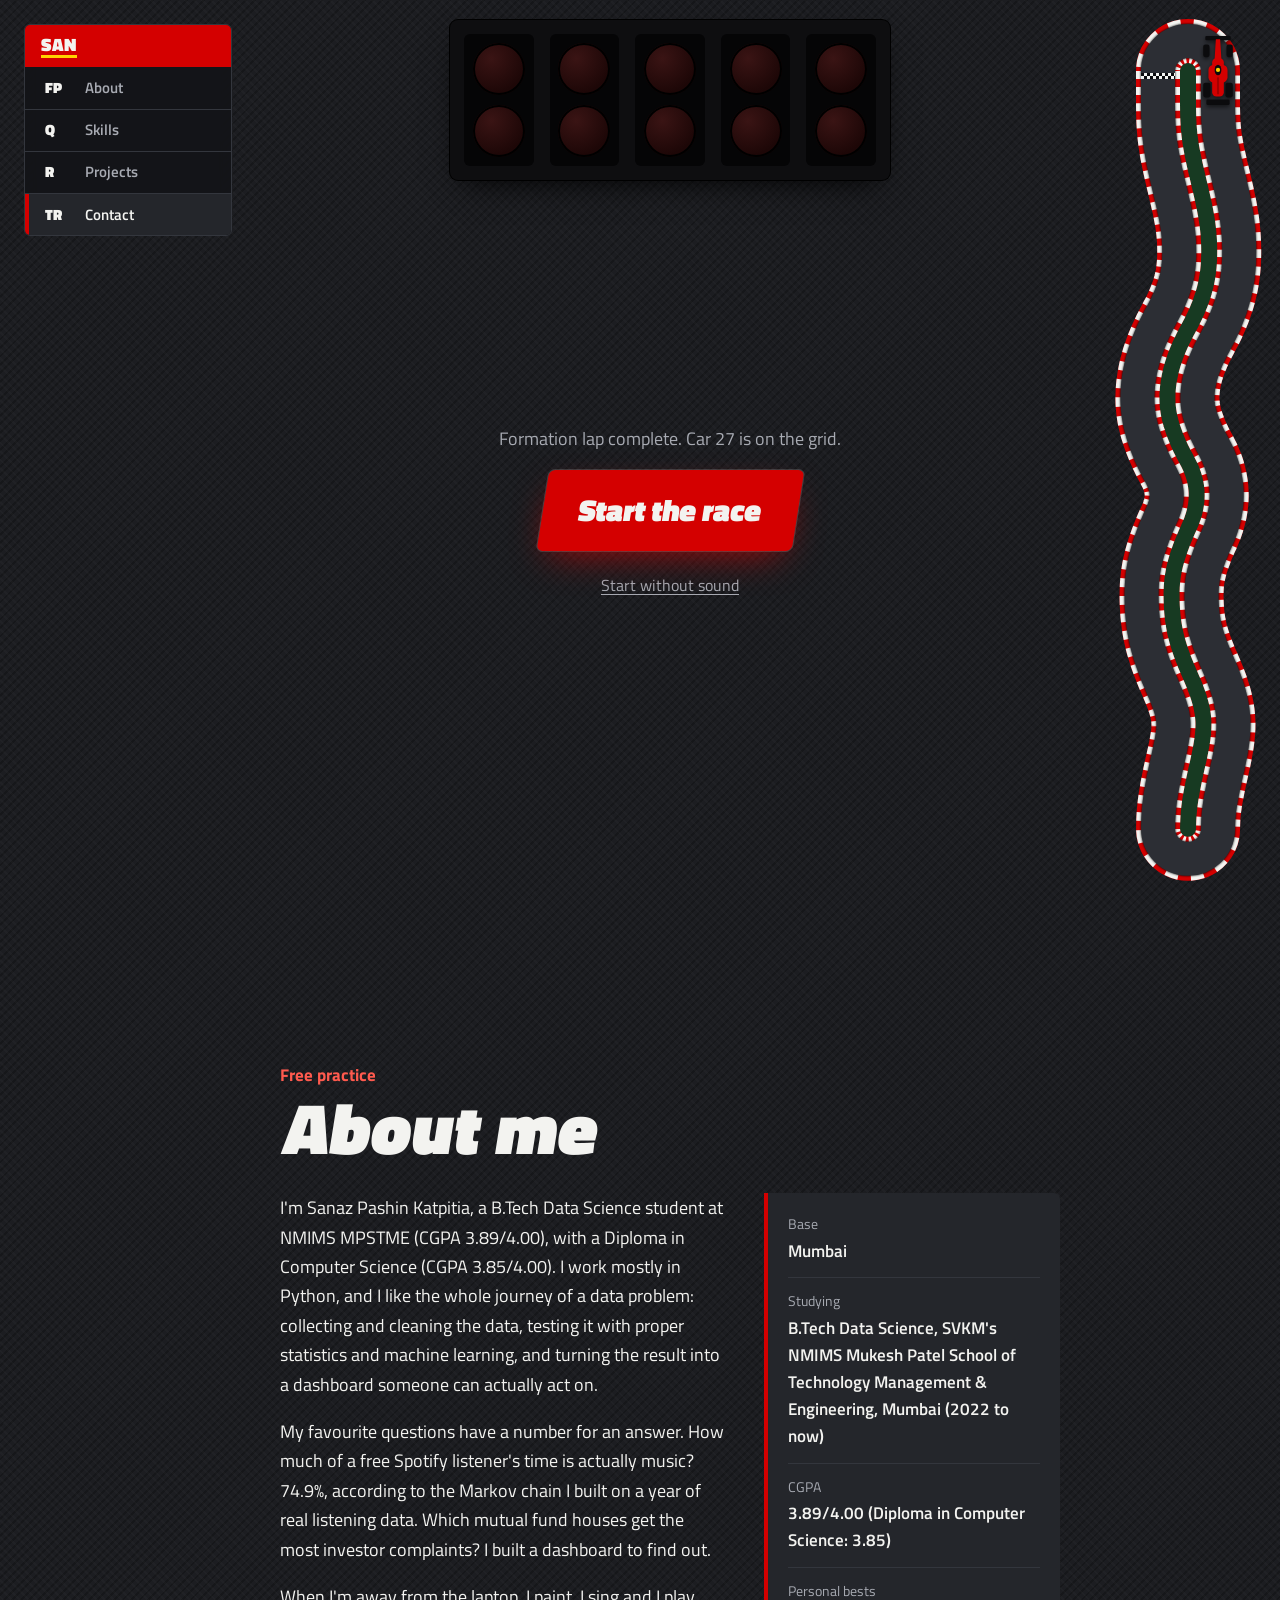
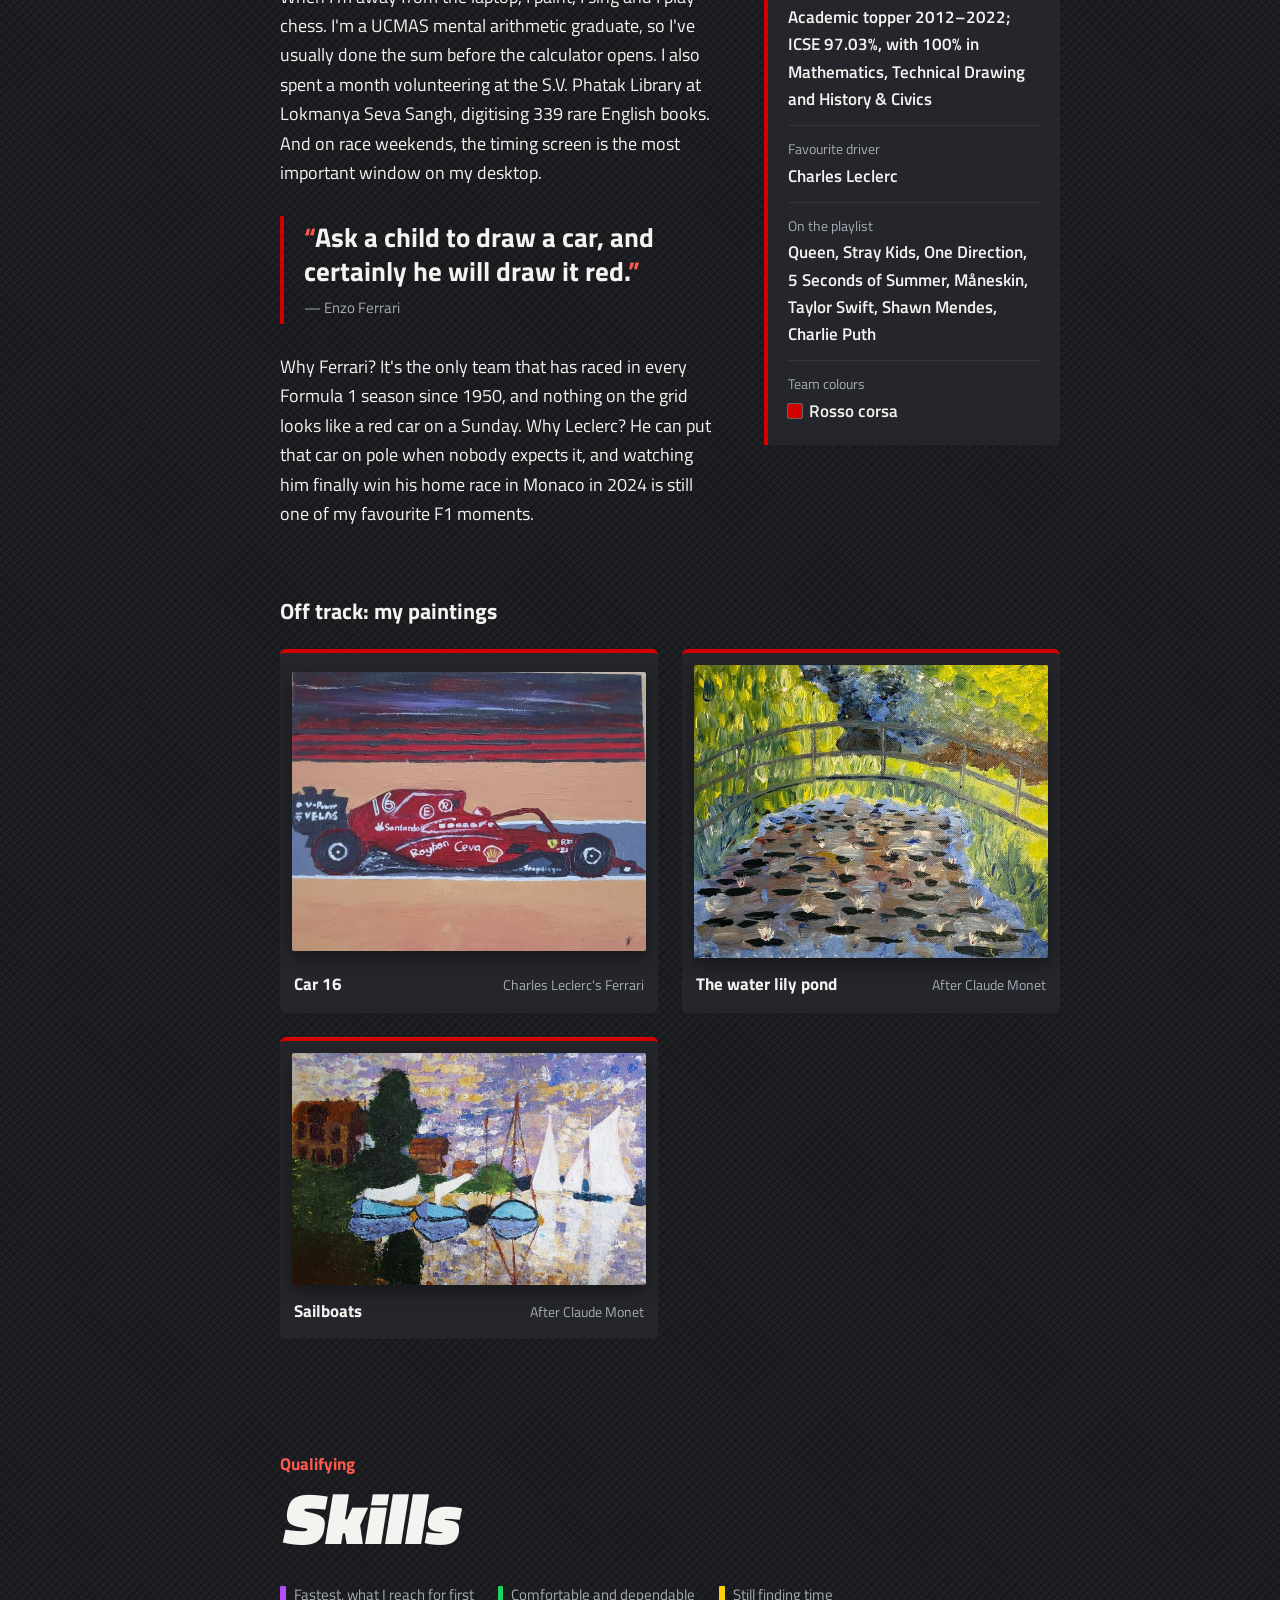
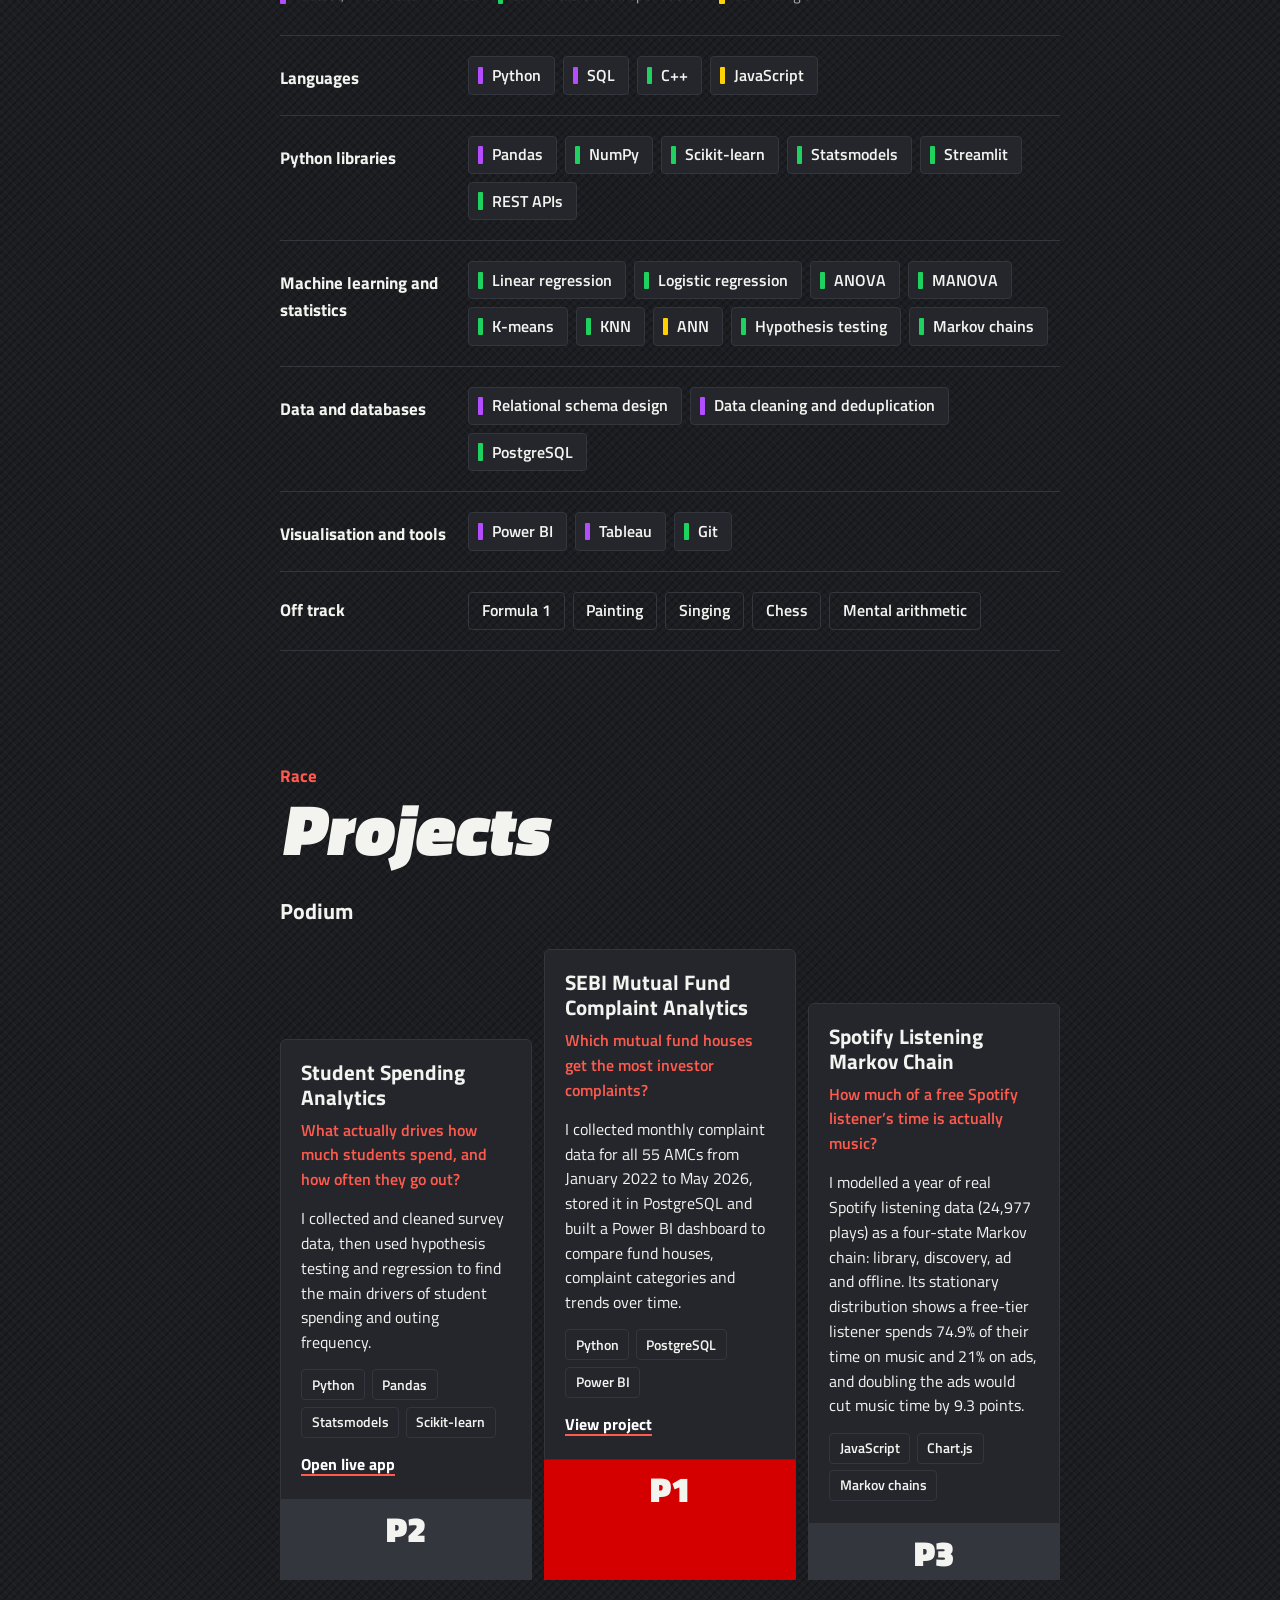
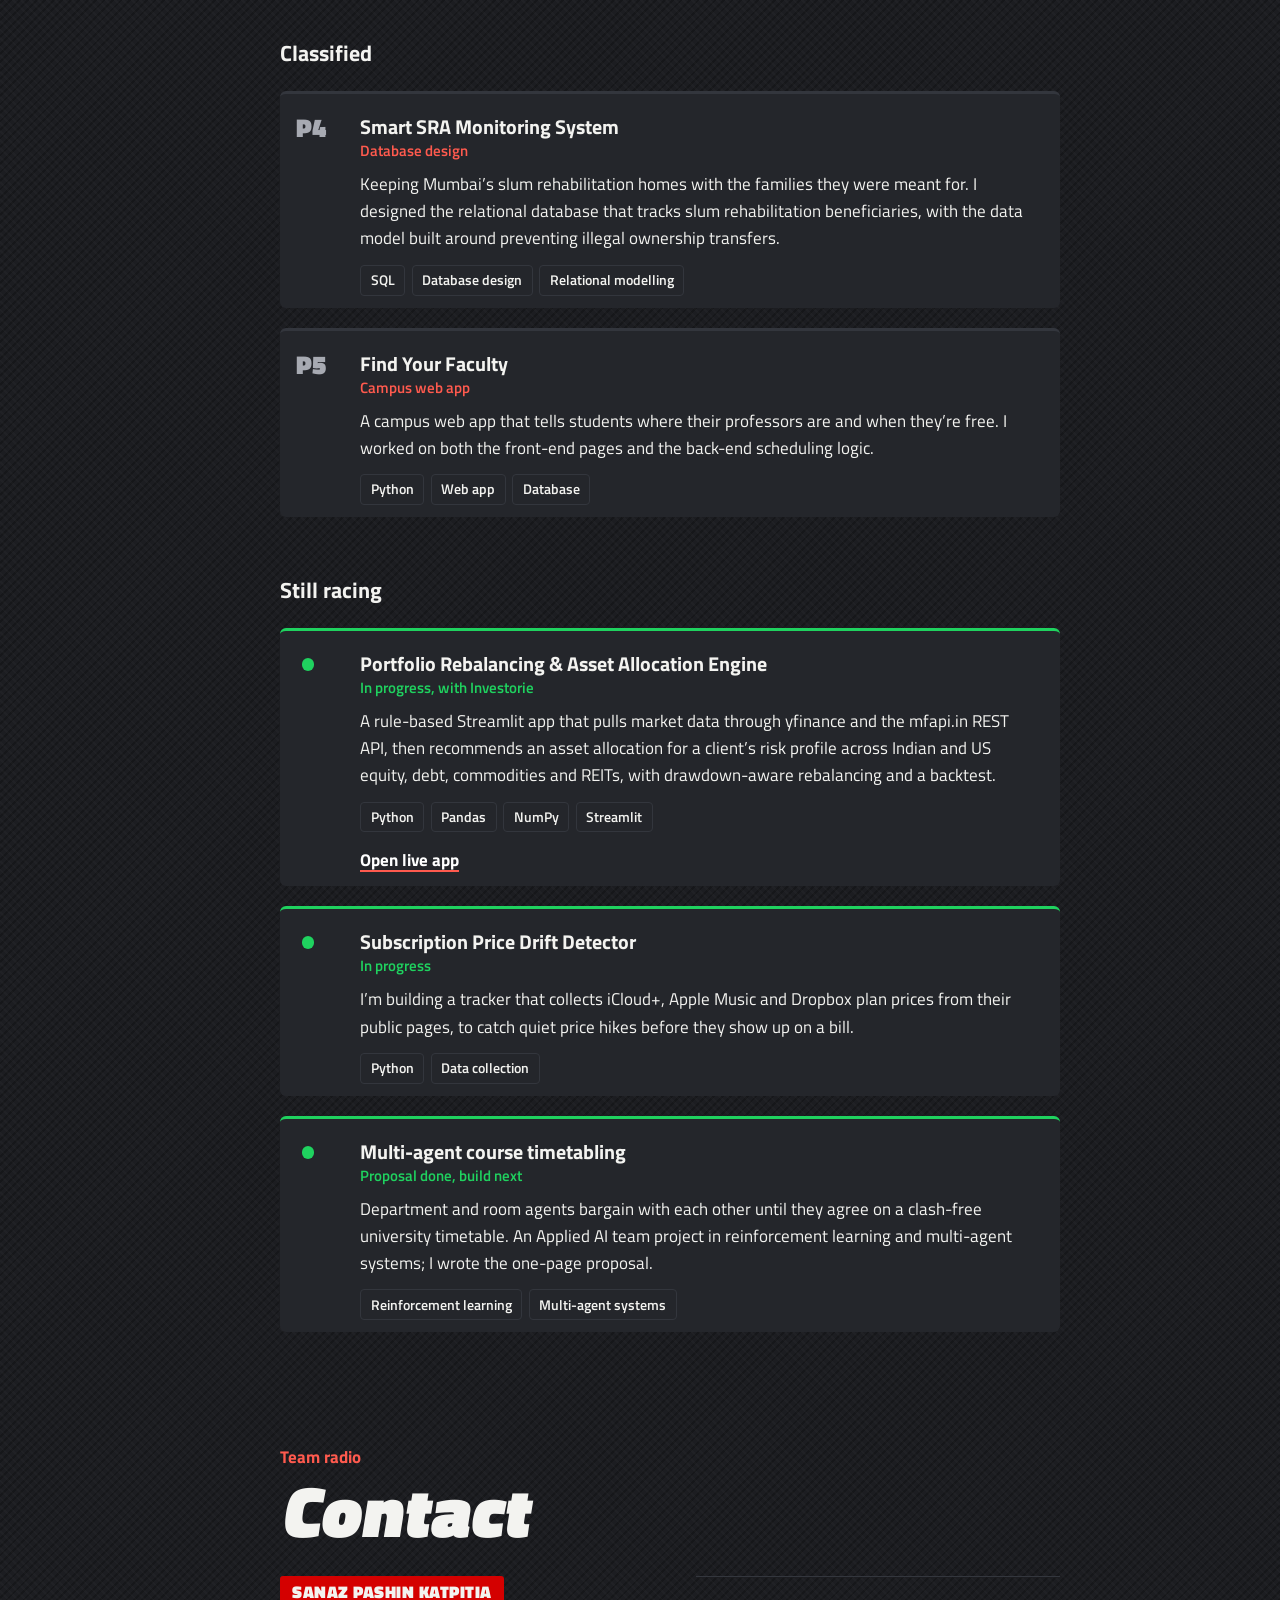
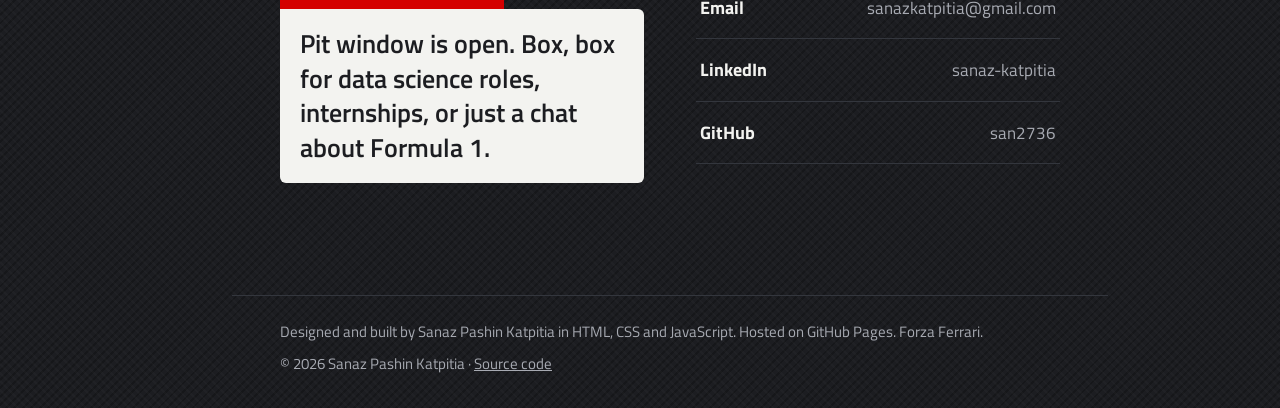
==== commit 4d21018d: "Full college name" ====
--- a/index.html
+++ b/index.html
@@ -120,7 +120,7 @@
           </div>
           <dl class="card">
             <div><dt>Base</dt><dd>Mumbai</dd></div>
-            <div><dt>Studying</dt><dd>B.Tech Data Science, NMIMS MPSTME (2022 to now)</dd></div>
+            <div><dt>Studying</dt><dd>B.Tech Data Science, SVKM's NMIMS Mukesh Patel School of Technology Management &amp; Engineering, Mumbai (2022 to now)</dd></div>
             <div><dt>CGPA</dt><dd>3.89/4.00 (Diploma in Computer Science: 3.85)</dd></div>
             <div><dt>Personal bests</dt><dd>Academic topper 2012–2022; ICSE 97.03%, with 100% in Mathematics, Technical Drawing and History &amp; Civics</dd></div>
             <div><dt>Favourite driver</dt><dd>Charles Leclerc</dd></div>
--- a/styles.css
+++ b/styles.css
@@ -965,6 +965,33 @@
   }
 }
 
+/* Laptops: classified and still-racing projects sit side by side as cards, so wide screens aren't half empty */
+@media (min-width: 64rem) {
+  .results {
+    display: grid;
+    grid-template-columns: repeat(auto-fit, minmax(min(100%, 24rem), 1fr));
+    gap: 1.25rem;
+    border-top: 0;
+  }
+
+  .result {
+    align-content: start;
+    padding: 1.25rem 1.25rem 0.75rem 1rem;
+    background: var(--carbon-2);
+    border-bottom: 0;
+    border-top: 3px solid var(--asphalt);
+    border-radius: 6px;
+  }
+
+  .results--live .result {
+    border-top-color: var(--green);
+  }
+
+  .result__body {
+    max-width: none;
+  }
+}
+
 /* Contact */
 
 .radio {
@@ -1034,6 +1061,30 @@
 
 .channel:hover .channel__value {
   color: var(--chalk);
+}
+
+/* Laptops: the radio message and the contact links side by side */
+@media (min-width: 64rem) {
+  #radio {
+    display: grid;
+    grid-template-columns: minmax(0, 1fr) minmax(0, 1fr);
+    column-gap: clamp(2rem, 4vw, 4rem);
+    align-items: start;
+  }
+
+  #radio .session__head {
+    grid-column: 1 / -1;
+  }
+
+  #radio .radio,
+  #radio .channels {
+    max-width: none;
+    margin-bottom: 0;
+  }
+
+  #radio .radio__msg {
+    font-size: clamp(1.4rem, 2vw, 2rem);
+  }
 }
 
 /* Footer */
@@ -1184,15 +1235,6 @@
   will-change: transform;
 }
 
-/* The U-turn: swap lanes and spin round when the scroll direction changes */
-.track__car-turn {
-  transform: translateX(calc(var(--lane) * 1px)) rotate(0deg);
-  transition: transform 0.55s cubic-bezier(0.5, 0, 0.3, 1);
-}
-
-.track[data-dir='up'] .track__car-turn {
-  transform: translateX(calc(var(--lane) * -1px)) rotate(180deg);
-}
 
 .track__car {
   display: block;
@@ -1269,8 +1311,3 @@
   }
 }
 
-@media (prefers-reduced-motion: reduce) {
-  .track__car-turn {
-    transition: none;
-  }
-}
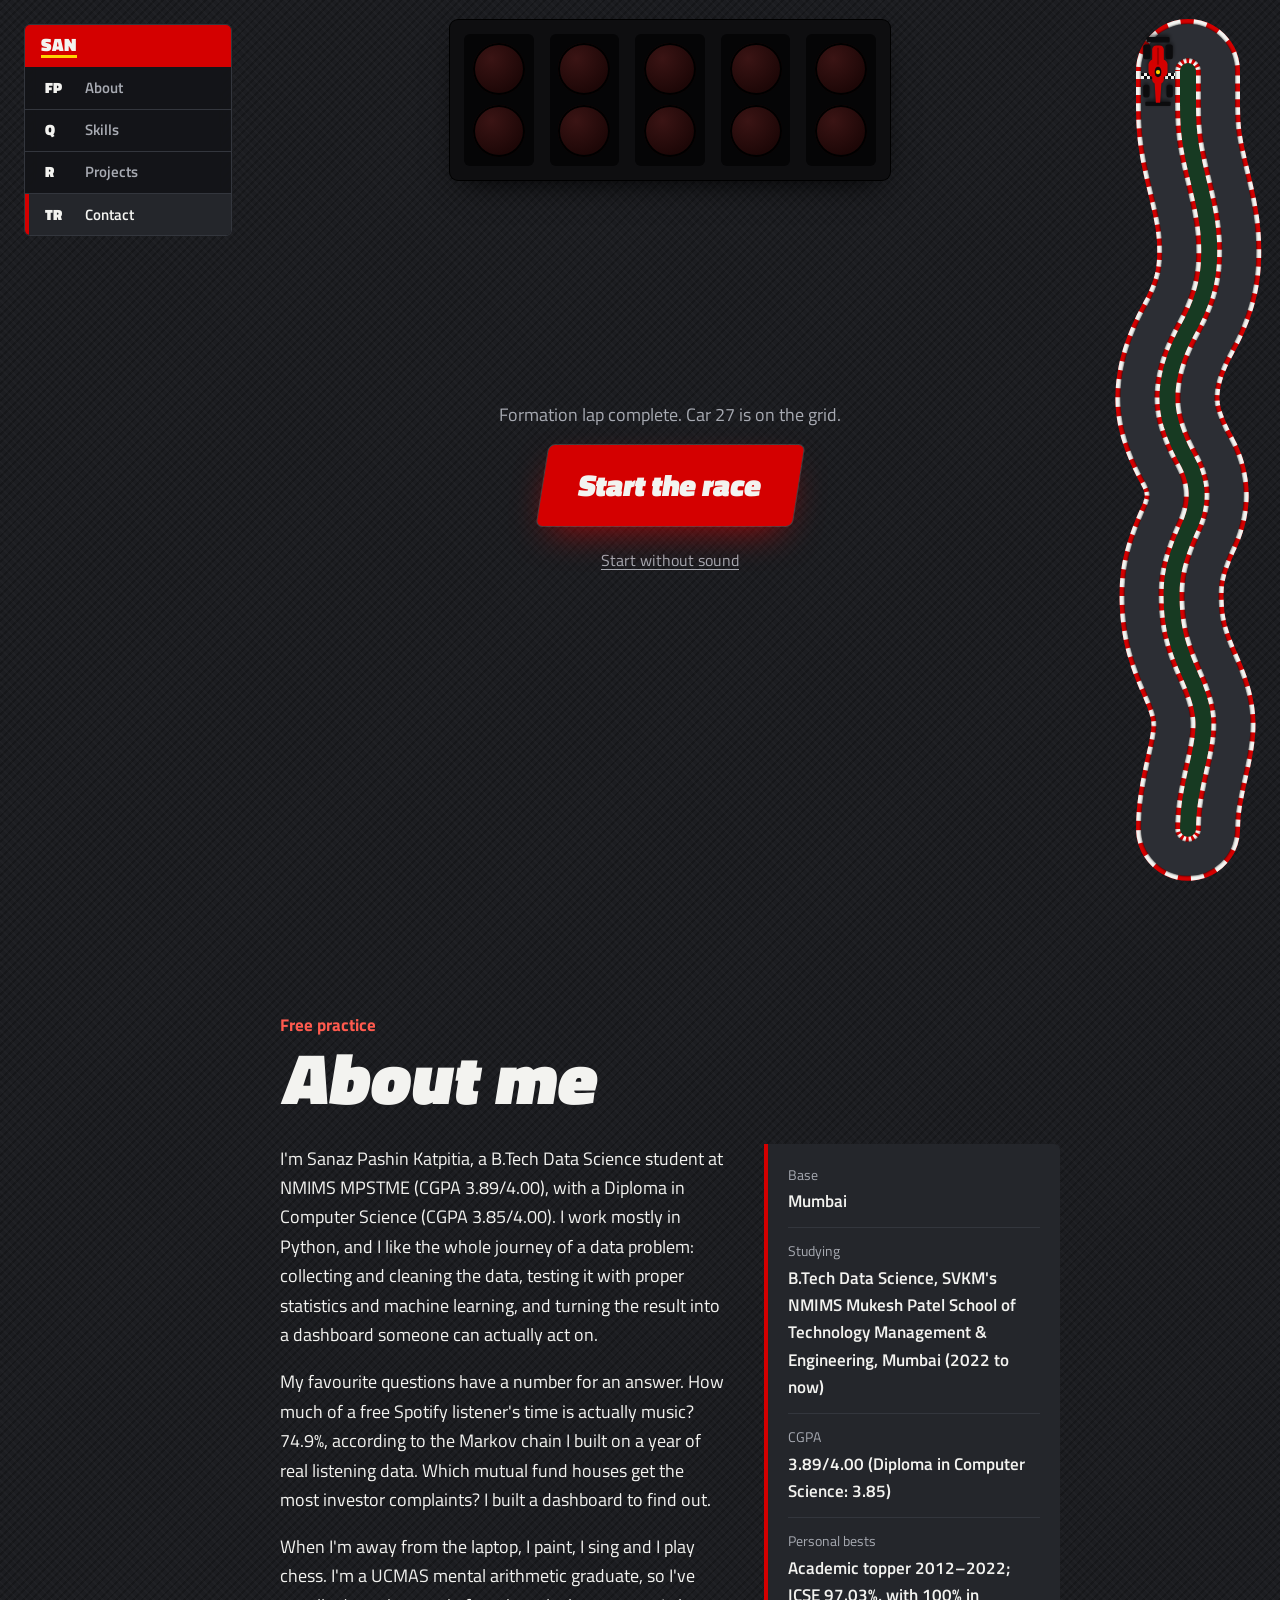
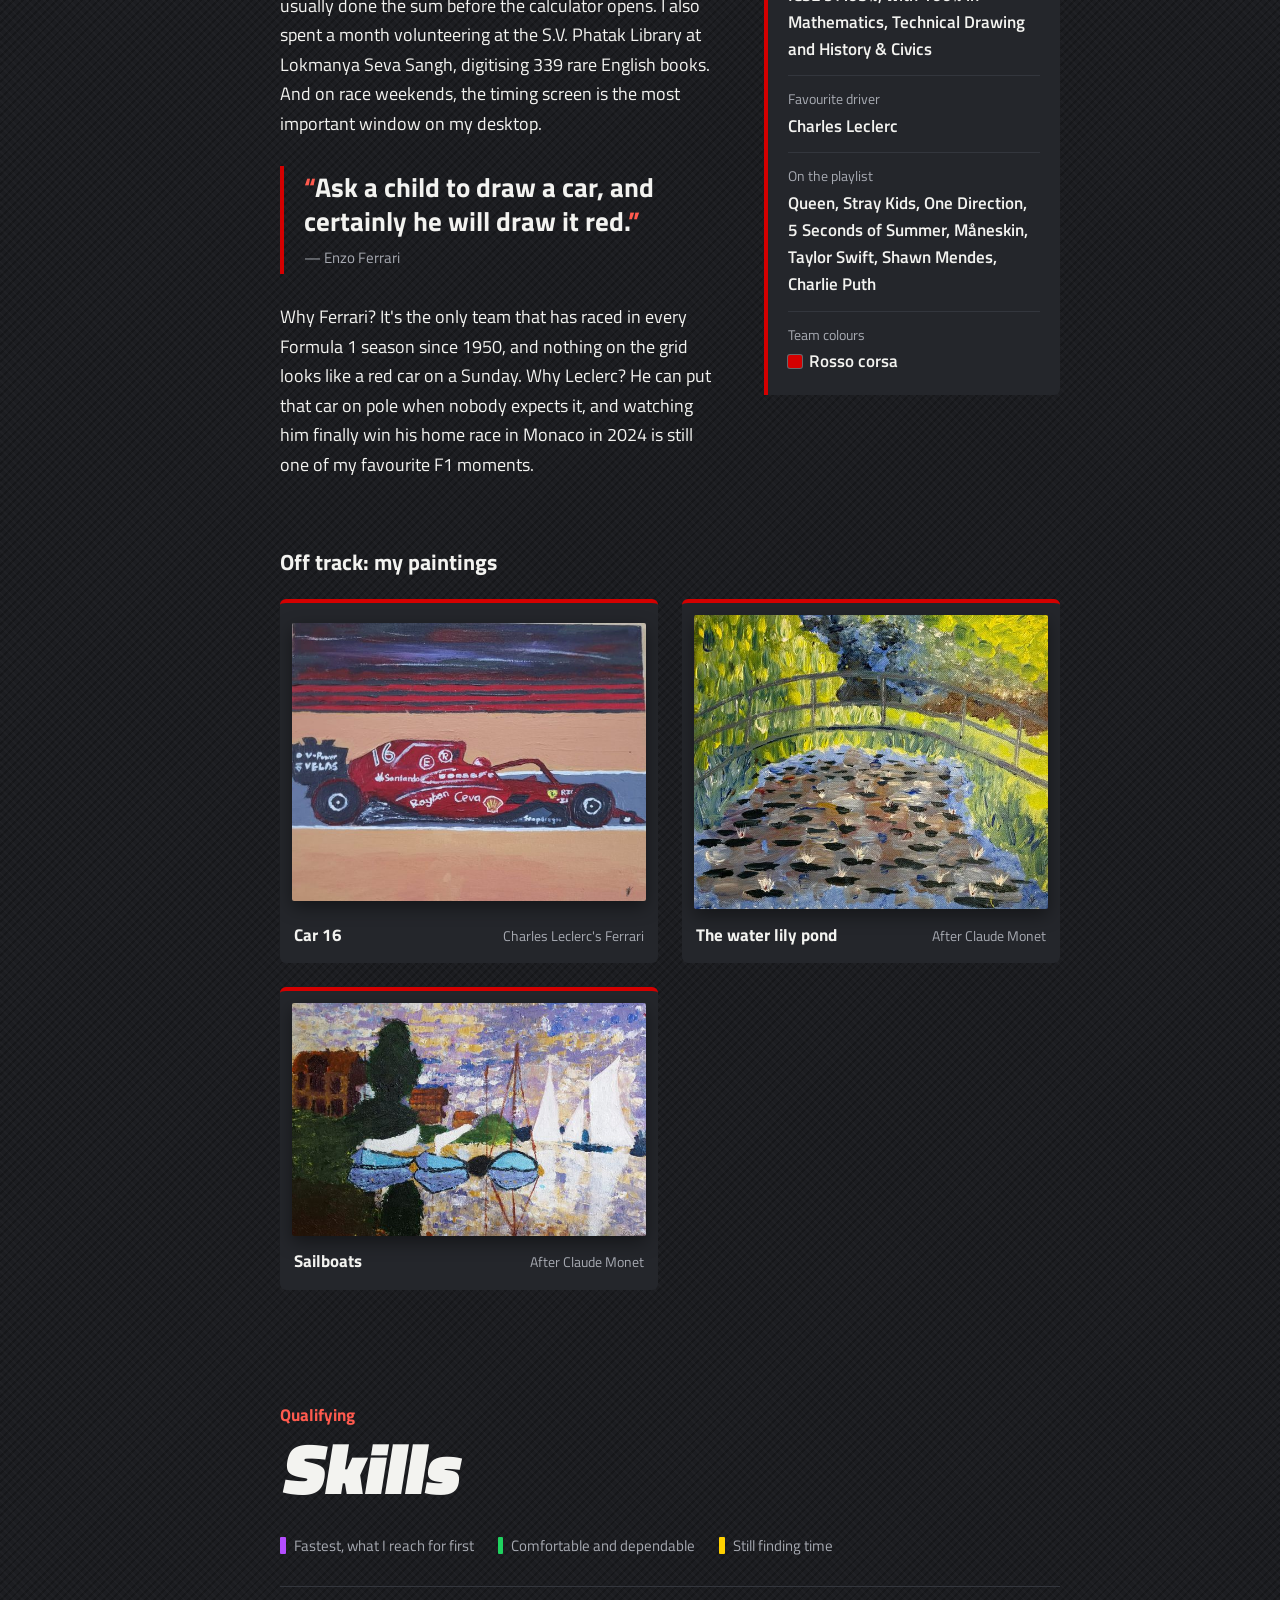
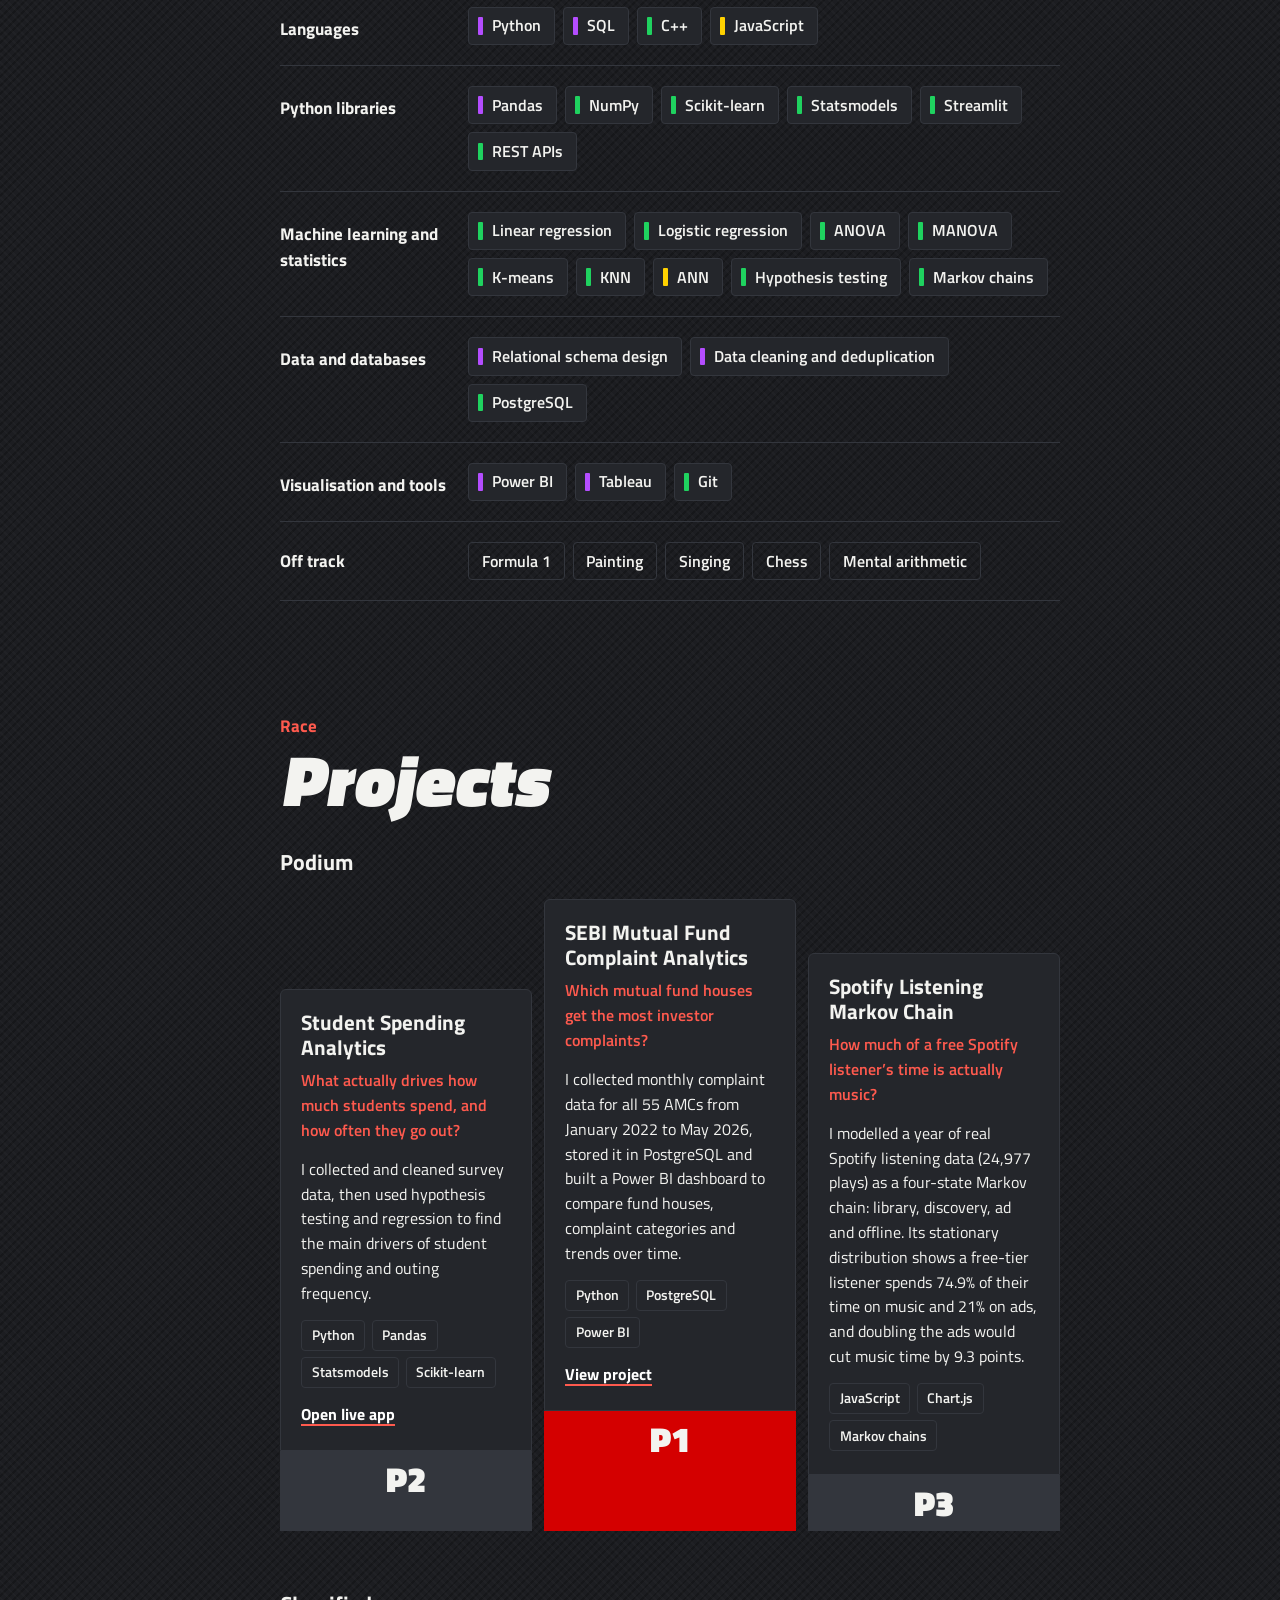
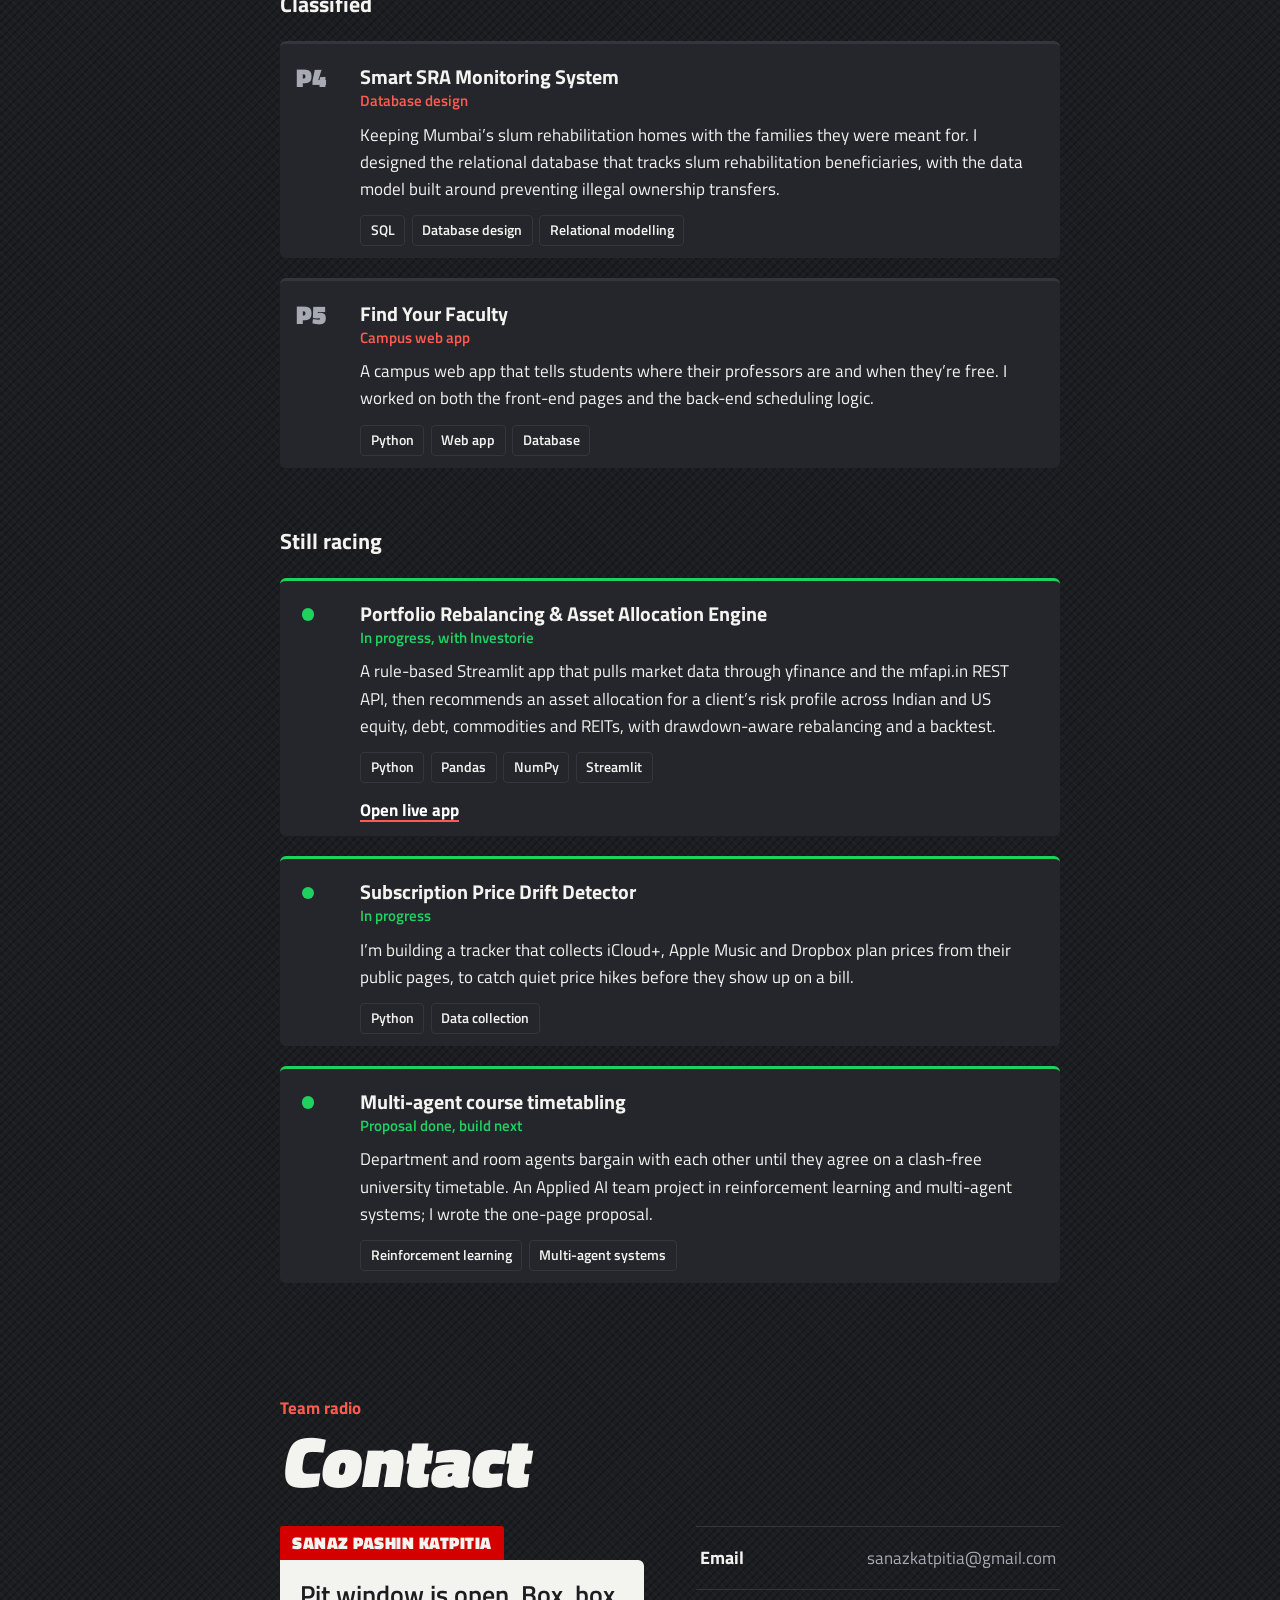
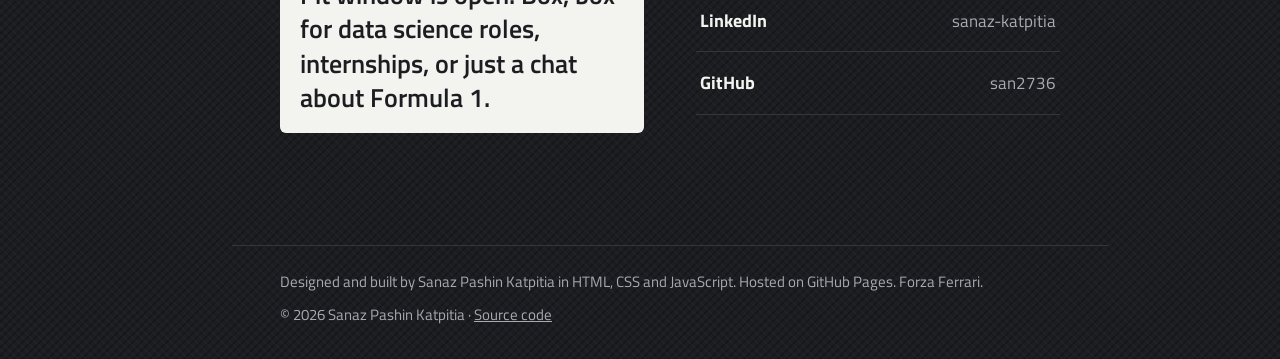
==== commit fae605b0: "Pit wall picture" ====
--- a/index.html
+++ b/index.html
@@ -78,6 +78,10 @@
               <span data-sound-label>Engine sound off</span>
             </button>
           </div>
+          <figure class="pitcam">
+            <img src="images/pit-wall-700.jpg" srcset="images/pit-wall-700.jpg 700w, images/pit-wall-1200.jpg 1200w" sizes="(min-width: 64rem) 40vw, 100vw" width="700" height="523" alt="AI-generated image of me in Ferrari team kit and headphones, at the pit wall in front of timing and telemetry screens." />
+            <figcaption><span class="pitcam__tag">Pit wall</span> The dream job. AI-generated with Gemini.</figcaption>
+          </figure>
         </div>
       </header>
 
--- a/styles.css
+++ b/styles.css
@@ -418,6 +418,79 @@
   }
 }
 
+/* The pit-wall picture, shown in the livery once the lights go out */
+.pitcam {
+  margin: 0.25rem 0 0;
+  background: var(--nero);
+  border-radius: 6px;
+  overflow: hidden;
+  box-shadow: 0 18px 40px -18px rgb(0 0 0 / 0.7);
+}
+
+.pitcam img {
+  display: block;
+  width: 100%;
+  height: auto;
+}
+
+.pitcam figcaption {
+  display: flex;
+  flex-wrap: wrap;
+  align-items: center;
+  gap: 0.3rem 0.6rem;
+  padding: 0.6rem 0.8rem;
+  font-size: 0.9rem;
+  color: var(--chalk);
+}
+
+.pitcam__tag {
+  padding: 0.05rem 0.5rem;
+  font-weight: 900;
+  font-size: 0.8rem;
+  text-transform: uppercase;
+  letter-spacing: 0.04em;
+  color: var(--giallo);
+  border: 1px solid var(--giallo);
+  border-radius: 3px;
+}
+
+/* Laptops: the picture sits beside the name, under the car number */
+@media (min-width: 64rem) {
+  .livery {
+    display: grid;
+    grid-template-columns: minmax(0, 1fr) minmax(0, 0.9fr);
+    grid-template-areas:
+      'tag  num'
+      'name cam'
+      'line cam'
+      'ctrl cam';
+    grid-template-rows: auto auto auto 1fr;
+    column-gap: clamp(2rem, 4vw, 4rem);
+    row-gap: 1.25rem;
+    align-content: center;
+  }
+
+  .livery__number {
+    grid-area: num;
+    justify-self: end;
+    align-self: end;
+    margin: 0;
+    font-size: clamp(4rem, 11cqi, 9rem);
+  }
+
+  .livery__tag { grid-area: tag; align-self: end; }
+  .livery__name { grid-area: name; font-size: clamp(3rem, 8cqi, 6.5rem); }
+  .livery__line { grid-area: line; }
+  .livery__controls { grid-area: ctrl; align-self: start; }
+
+  .pitcam {
+    grid-area: cam;
+    align-self: start;
+    margin: 0;
+    transform: rotate(1.5deg);
+  }
+}
+
 /* ---------- Tap to start ---------- */
 
 .gate {
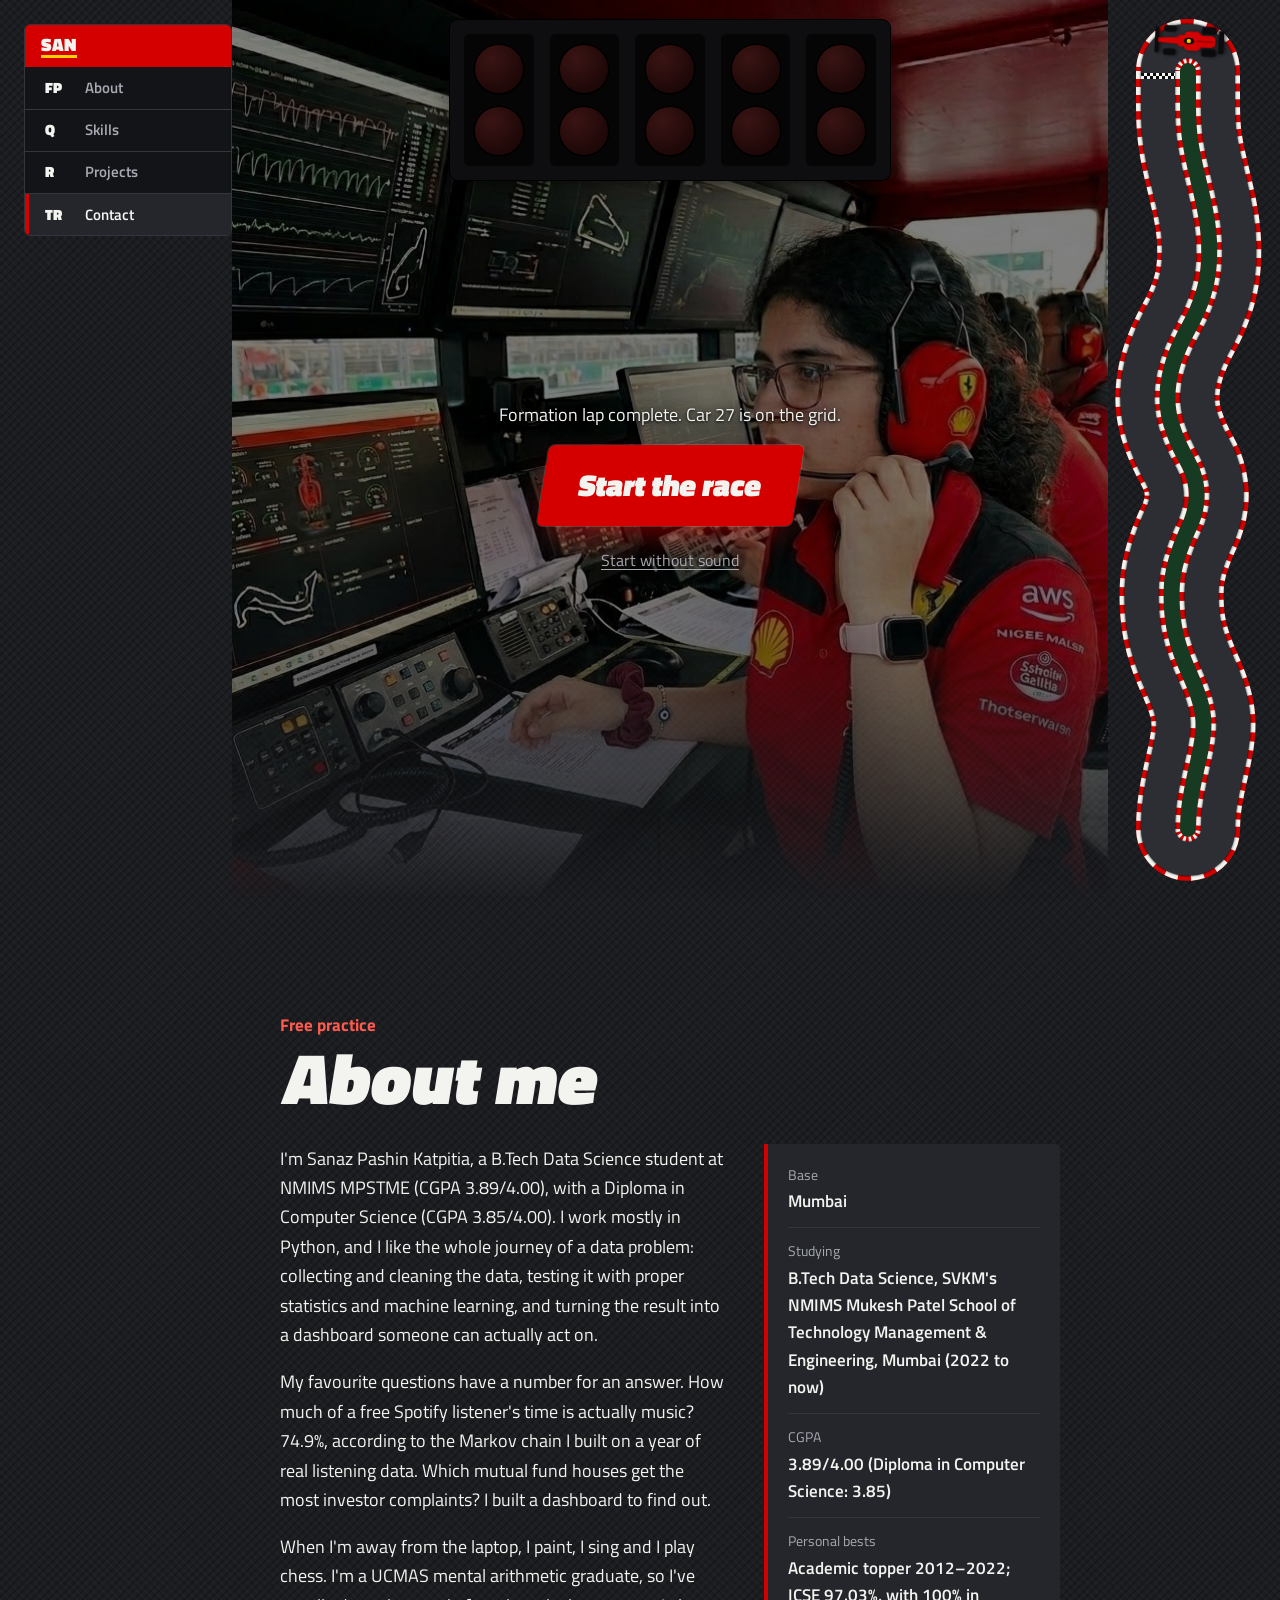
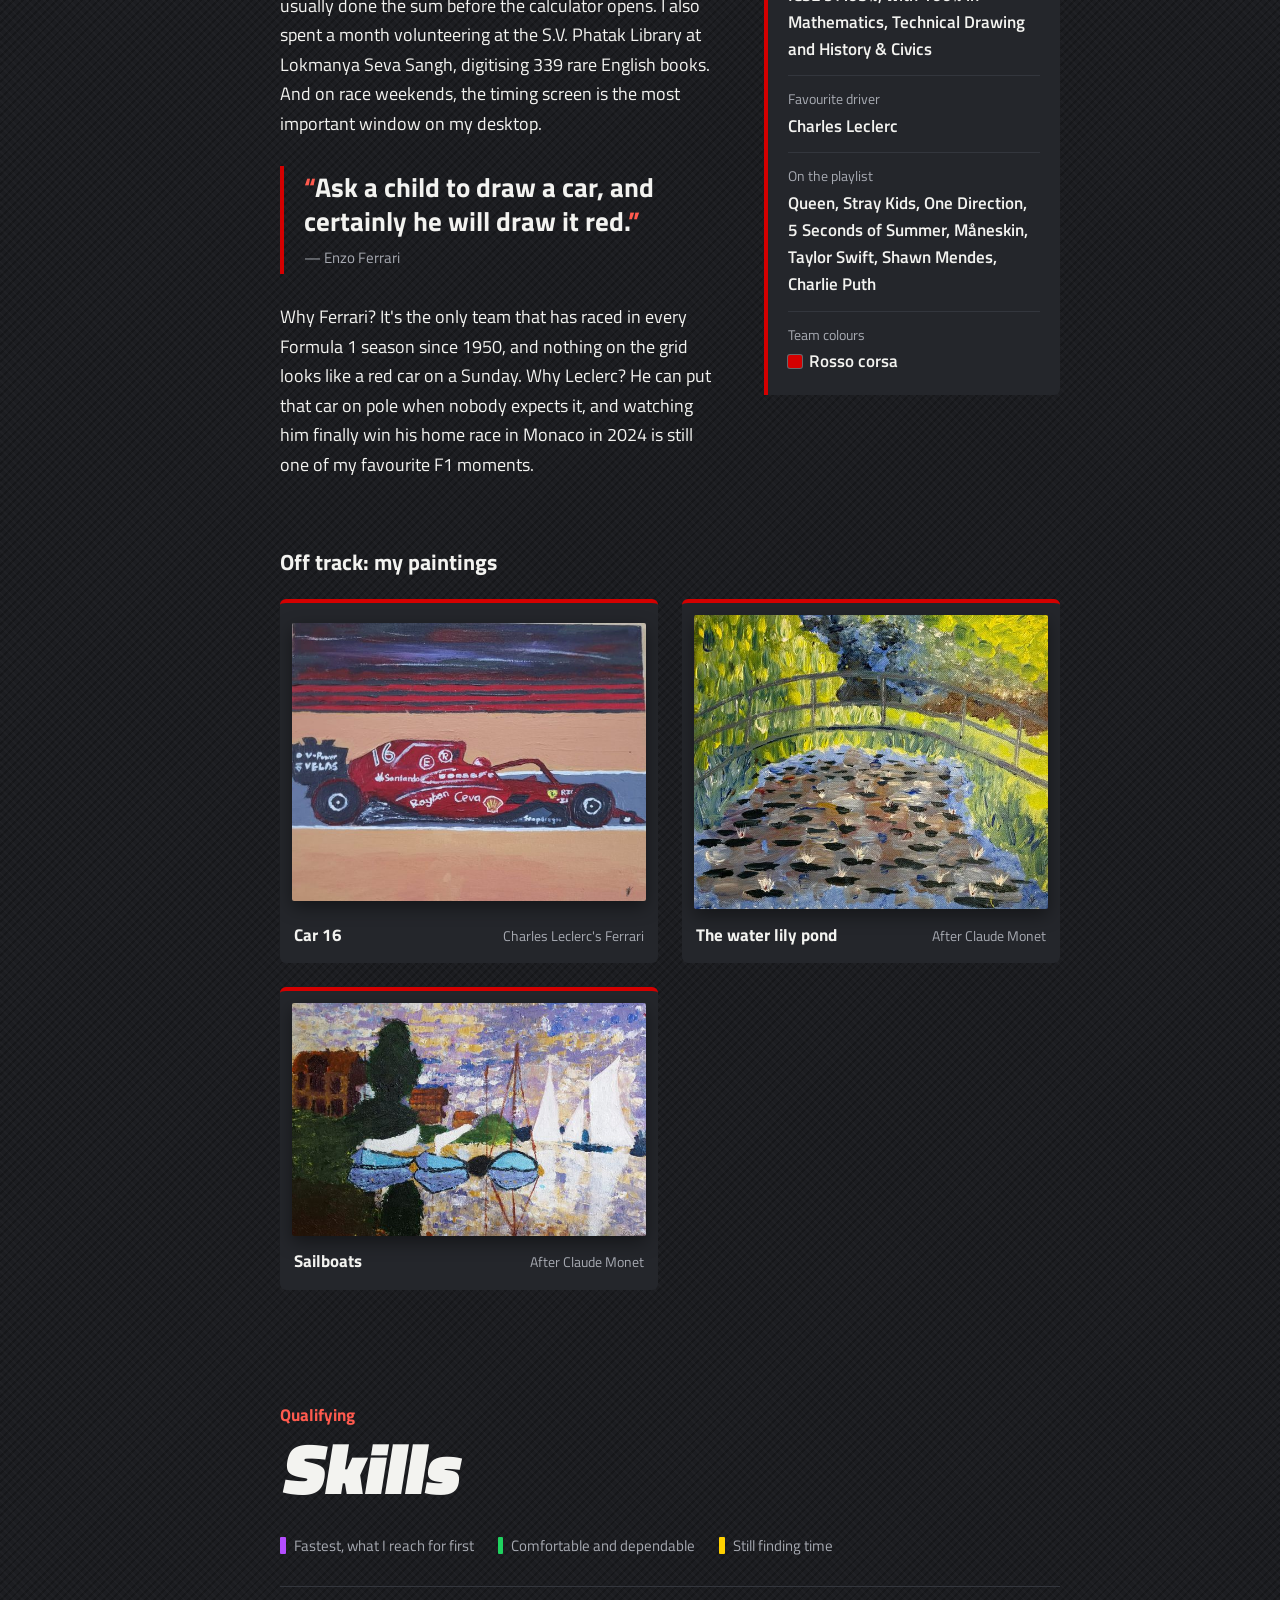
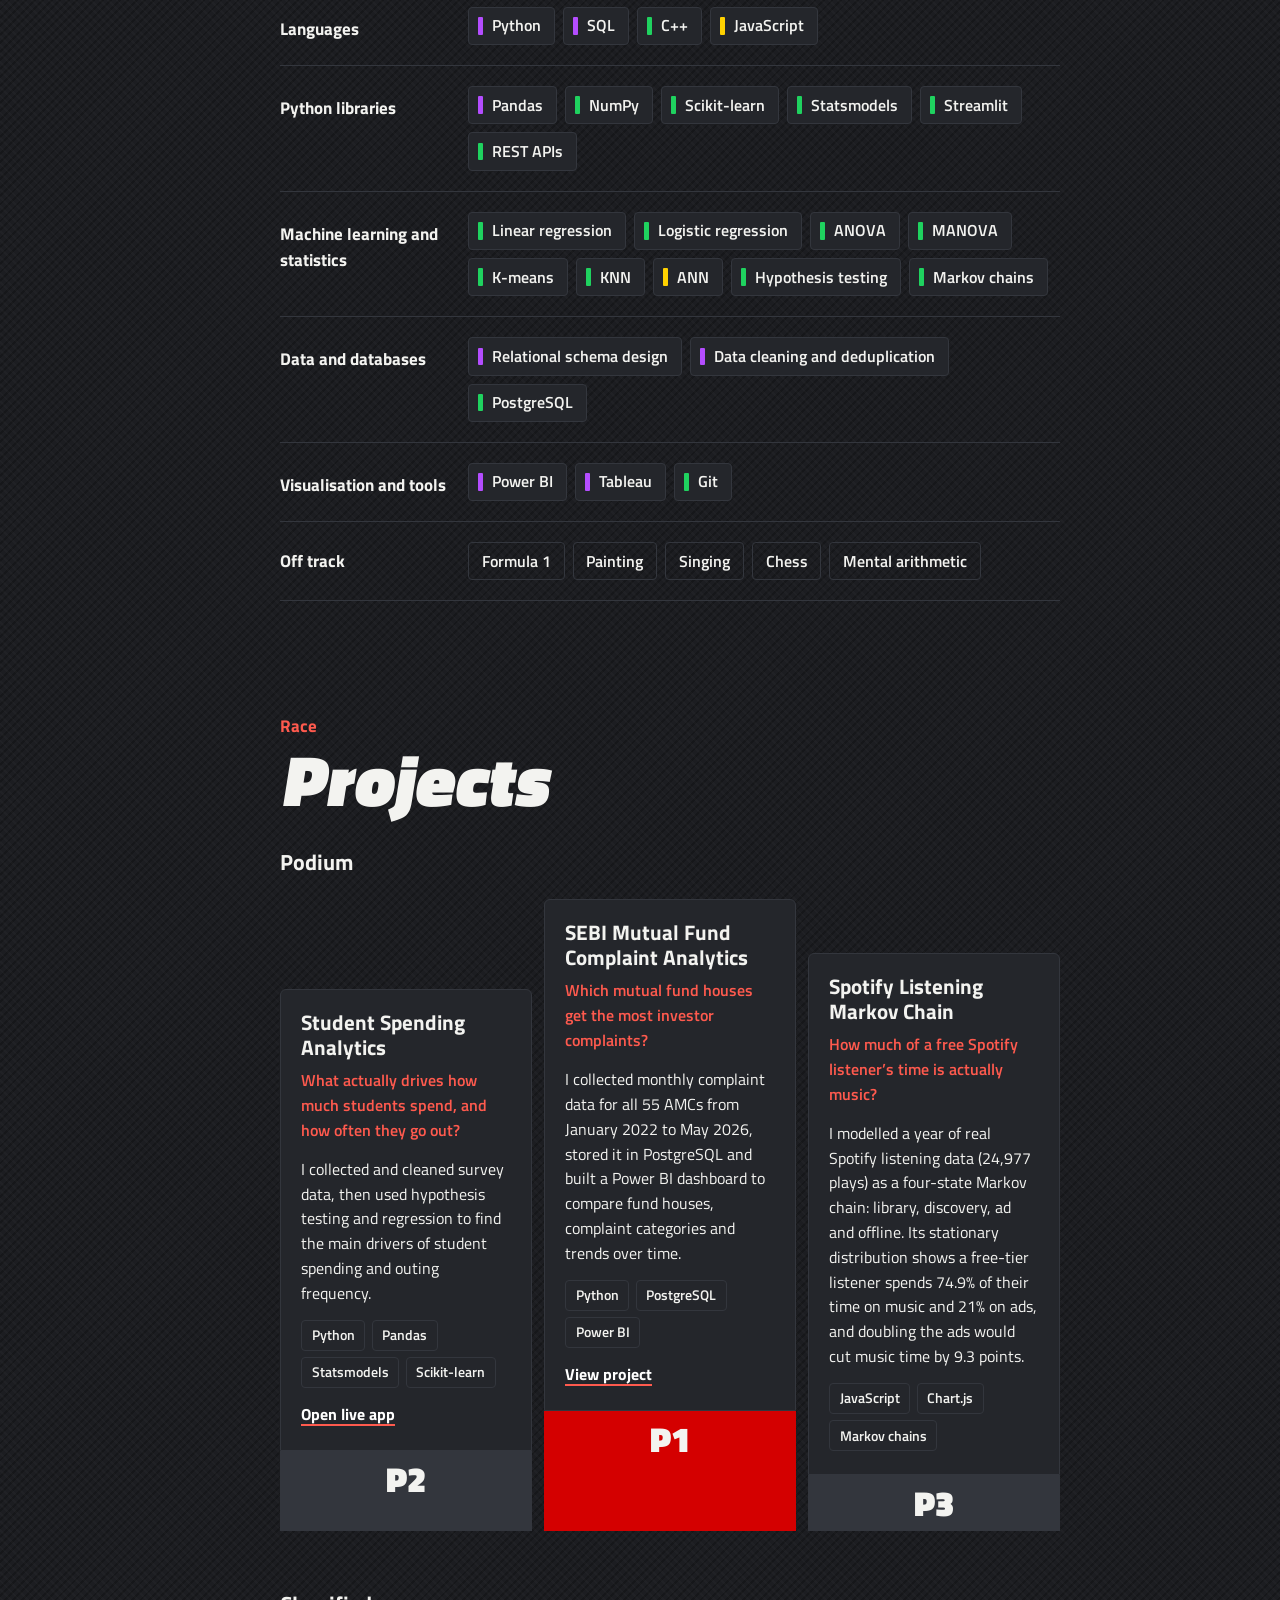
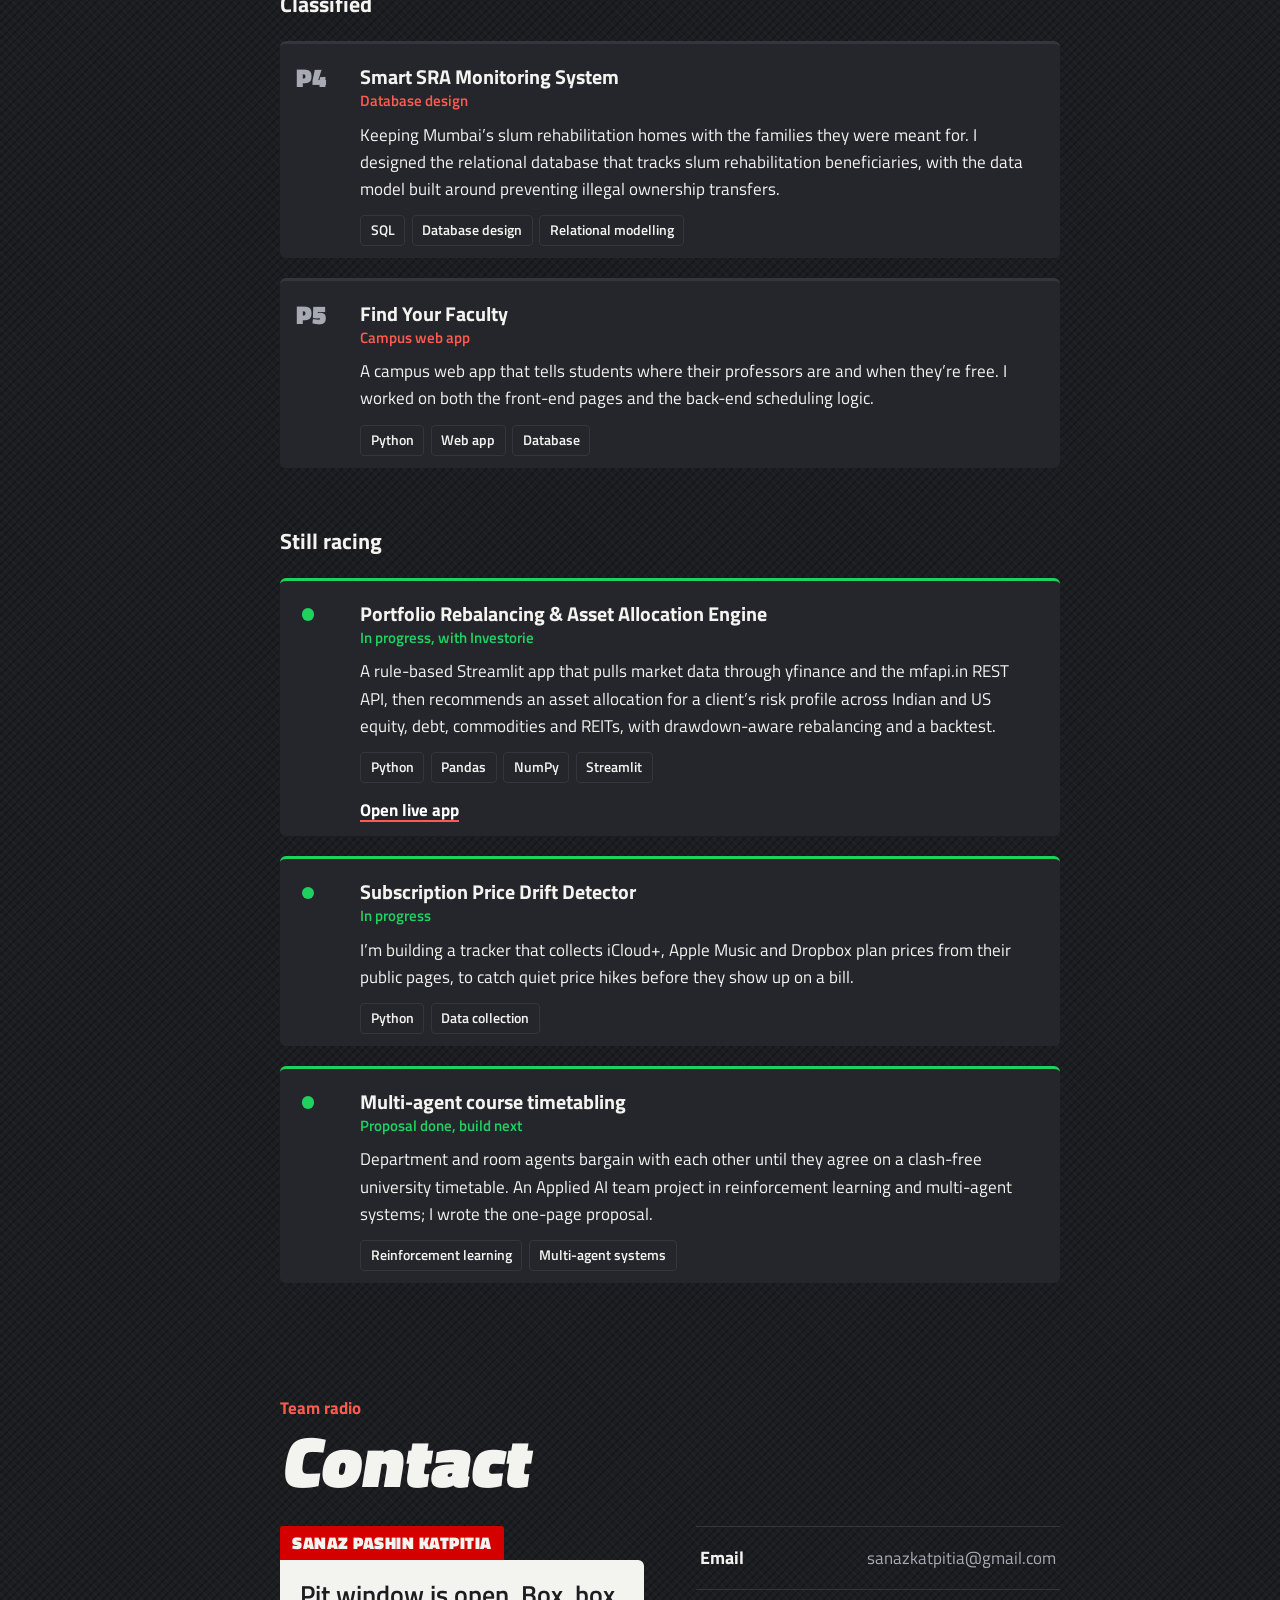
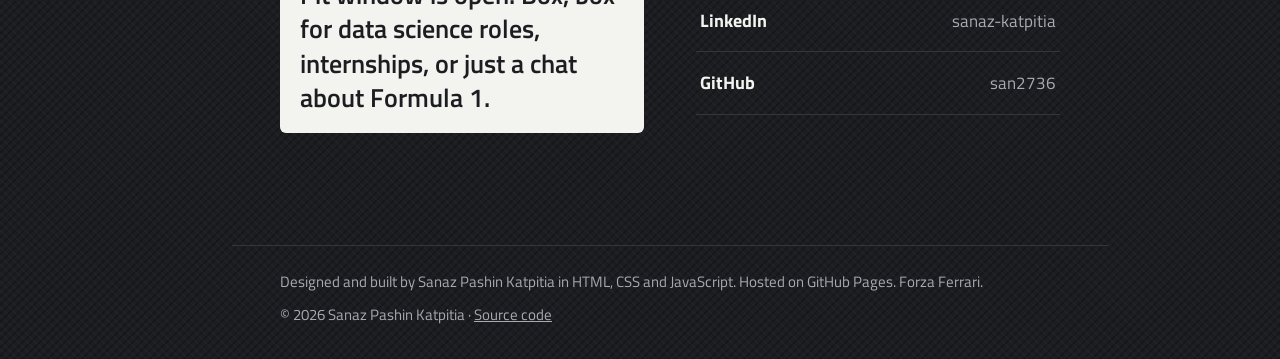
==== commit 92eb1eee: "Pit wall picture on the start screen" ====
--- a/index.html
+++ b/index.html
@@ -10,7 +10,7 @@
     <meta property="og:description" content="Data science student at NMIMS MPSTME, Mumbai. Python, SQL, machine learning, dashboards, Formula 1, painting and music." />
     <meta property="og:type" content="website" />
     <link rel="icon" type="image/svg+xml" href="favicon.svg" />
-    <link rel="stylesheet" href="styles.css" />
+    <link rel="stylesheet" href="styles.css?v=20261018" />
     <!-- Decide before first paint whether the start sequence should run, so nothing flashes. -->
     <script>
       (function () {
@@ -36,6 +36,8 @@
     <main id="top">
       <!-- Hero: five start lights, then the livery -->
       <header class="grid">
+        <!-- Behind the lights while the race is about to start: the view from the pit wall -->
+        <img class="grid__backdrop" src="images/pit-wall-1200.jpg" srcset="images/pit-wall-700.jpg 700w, images/pit-wall-1200.jpg 1200w" sizes="100vw" width="1200" height="896" alt="" aria-hidden="true" />
         <div class="gantry" aria-hidden="true">
           <div class="gantry__col"><span class="lamp"></span><span class="lamp"></span></div>
           <div class="gantry__col"><span class="lamp"></span><span class="lamp"></span></div>
@@ -79,8 +81,7 @@
             </button>
           </div>
           <figure class="pitcam">
-            <img src="images/pit-wall-700.jpg" srcset="images/pit-wall-700.jpg 700w, images/pit-wall-1200.jpg 1200w" sizes="(min-width: 64rem) 40vw, 100vw" width="700" height="523" alt="AI-generated image of me in Ferrari team kit and headphones, at the pit wall in front of timing and telemetry screens." />
-            <figcaption><span class="pitcam__tag">Pit wall</span> The dream job. AI-generated with Gemini.</figcaption>
+            <img src="images/pit-wall-700.jpg" srcset="images/pit-wall-700.jpg 700w, images/pit-wall-1200.jpg 1200w" sizes="(min-width: 64rem) 40vw, 100vw" width="700" height="523" alt="Me at the Ferrari pit wall in team kit and headphones, in front of timing and telemetry screens." />
           </figure>
         </div>
       </header>
@@ -415,6 +416,6 @@
       </div>
     </div>
 
-    <script src="script.js"></script>
+    <script src="script.js?v=20261018"></script>
   </body>
 </html>
--- a/styles.css
+++ b/styles.css
@@ -243,6 +243,8 @@
 }
 
 .gantry {
+  position: relative;
+  z-index: 1;
   display: flex;
   justify-content: center;
   gap: clamp(0.4rem, 2vw, 1rem);
@@ -431,27 +433,6 @@
   display: block;
   width: 100%;
   height: auto;
-}
-
-.pitcam figcaption {
-  display: flex;
-  flex-wrap: wrap;
-  align-items: center;
-  gap: 0.3rem 0.6rem;
-  padding: 0.6rem 0.8rem;
-  font-size: 0.9rem;
-  color: var(--chalk);
-}
-
-.pitcam__tag {
-  padding: 0.05rem 0.5rem;
-  font-weight: 900;
-  font-size: 0.8rem;
-  text-transform: uppercase;
-  letter-spacing: 0.04em;
-  color: var(--giallo);
-  border: 1px solid var(--giallo);
-  border-radius: 3px;
 }
 
 /* Laptops: the picture sits beside the name, under the car number */
@@ -551,6 +532,37 @@
   color: var(--chalk);
 }
 
+/* The pit-wall picture fills the start screen, darkened so the lights and the start button stand out,
+   and fades away as the red bodywork wipes in at lights out */
+.grid__backdrop {
+  position: absolute;
+  inset: 0;
+  z-index: 0;
+  width: 100%;
+  height: 100%;
+  object-fit: cover;
+  object-position: 60% 40%;
+  opacity: 0;
+  pointer-events: none;
+  transition: opacity 0.6s ease;
+  -webkit-mask-image: linear-gradient(to bottom, #000 70%, transparent);
+  mask-image: linear-gradient(to bottom, #000 70%, transparent);
+  filter: brightness(0.5) saturate(0.95);
+}
+
+.pre-start .grid__backdrop {
+  opacity: 1;
+}
+
+.awaiting .gate {
+  z-index: 2;
+}
+
+.awaiting .gate__lead {
+  color: var(--chalk);
+  text-shadow: 0 1px 3px #000, 0 0 14px rgb(0 0 0 / 0.8);
+}
+
 /* The start sequence: the red bodywork stays hidden until the lights go out. */
 .pre-start .livery {
   clip-path: inset(0 100% 0 0);
